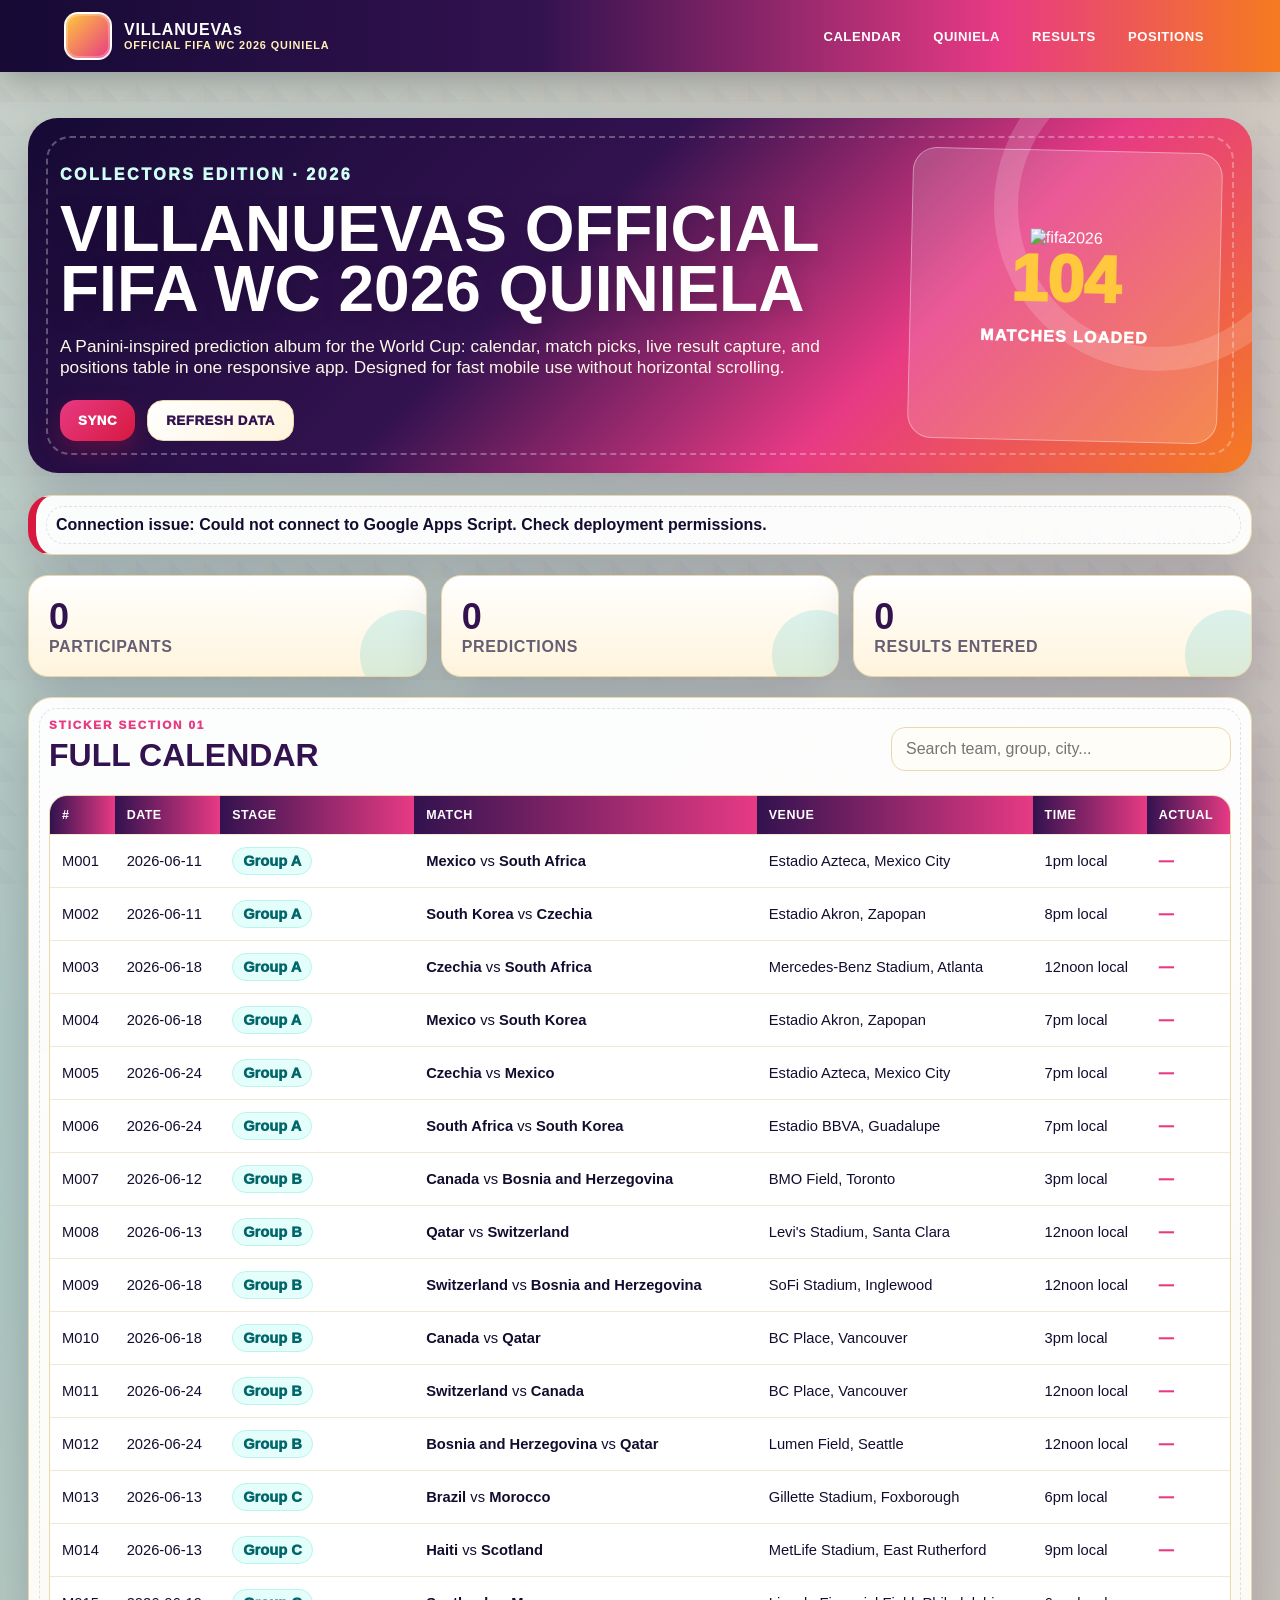
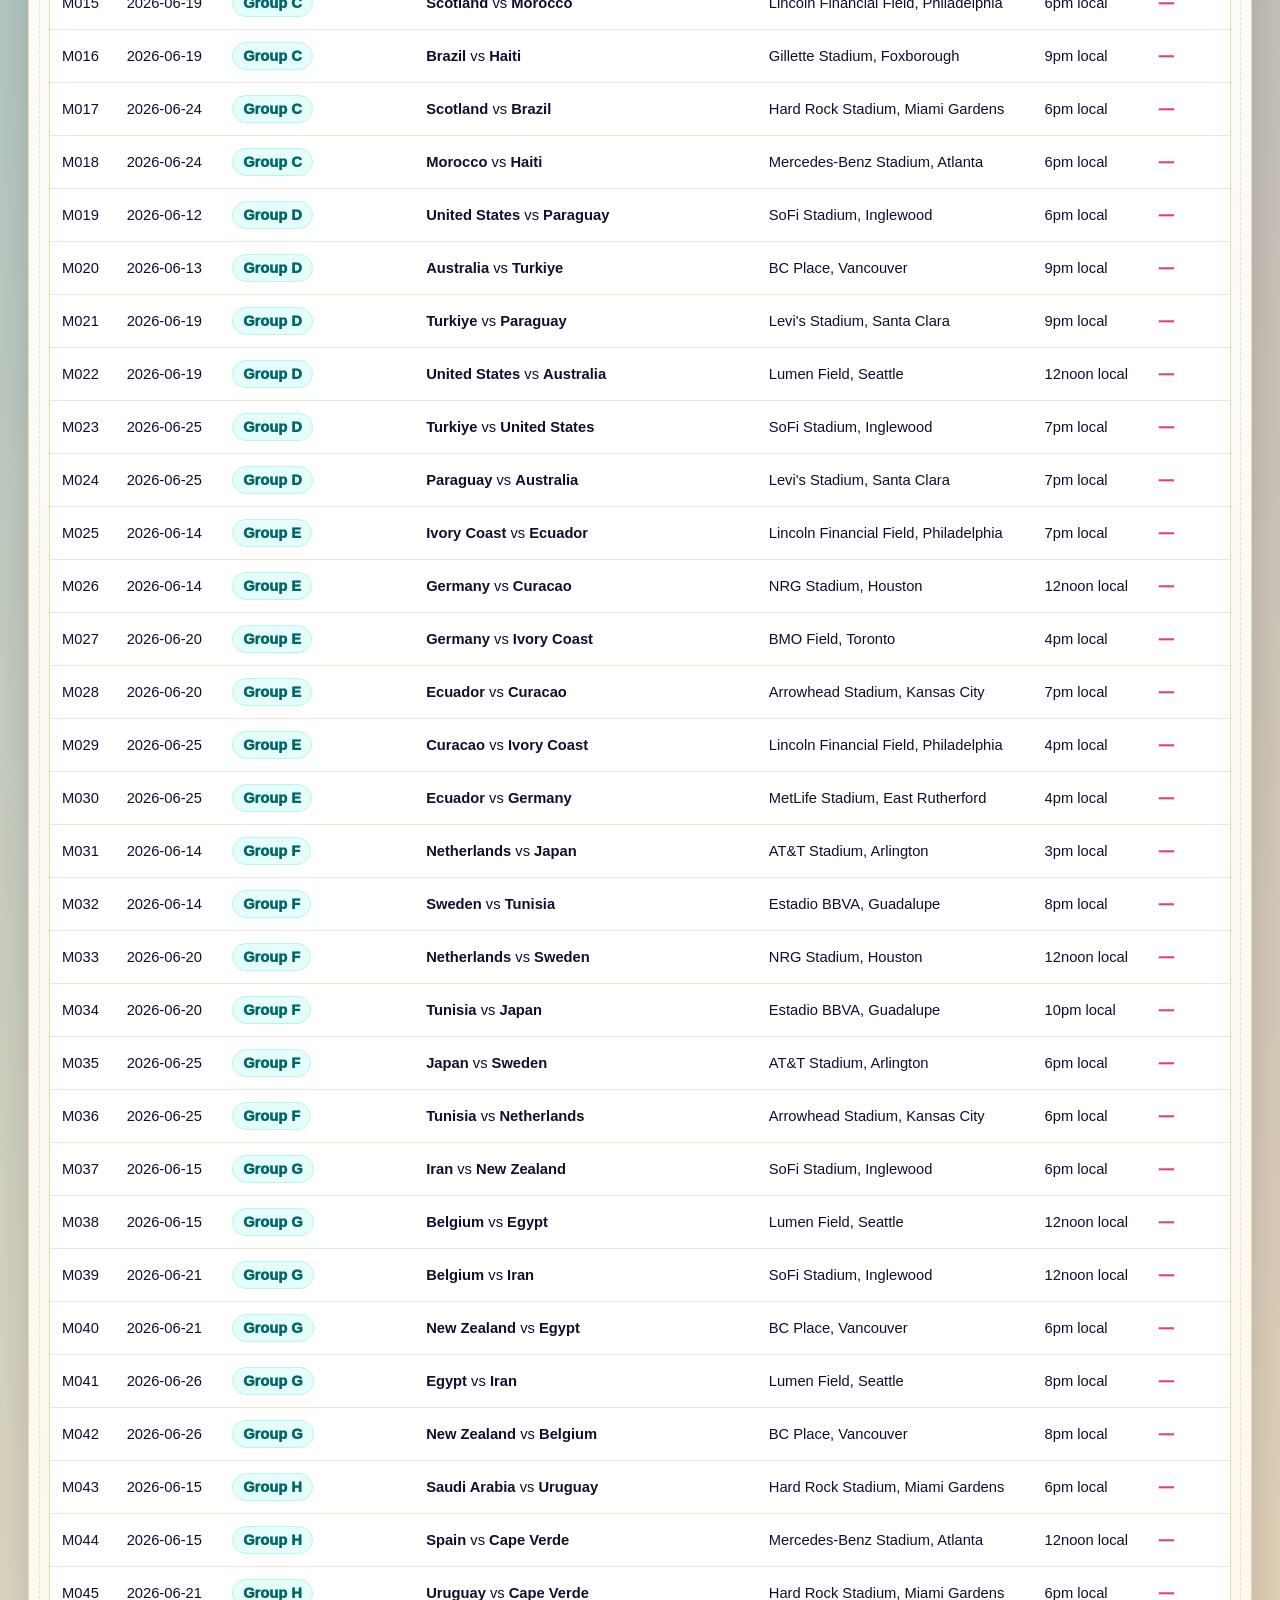
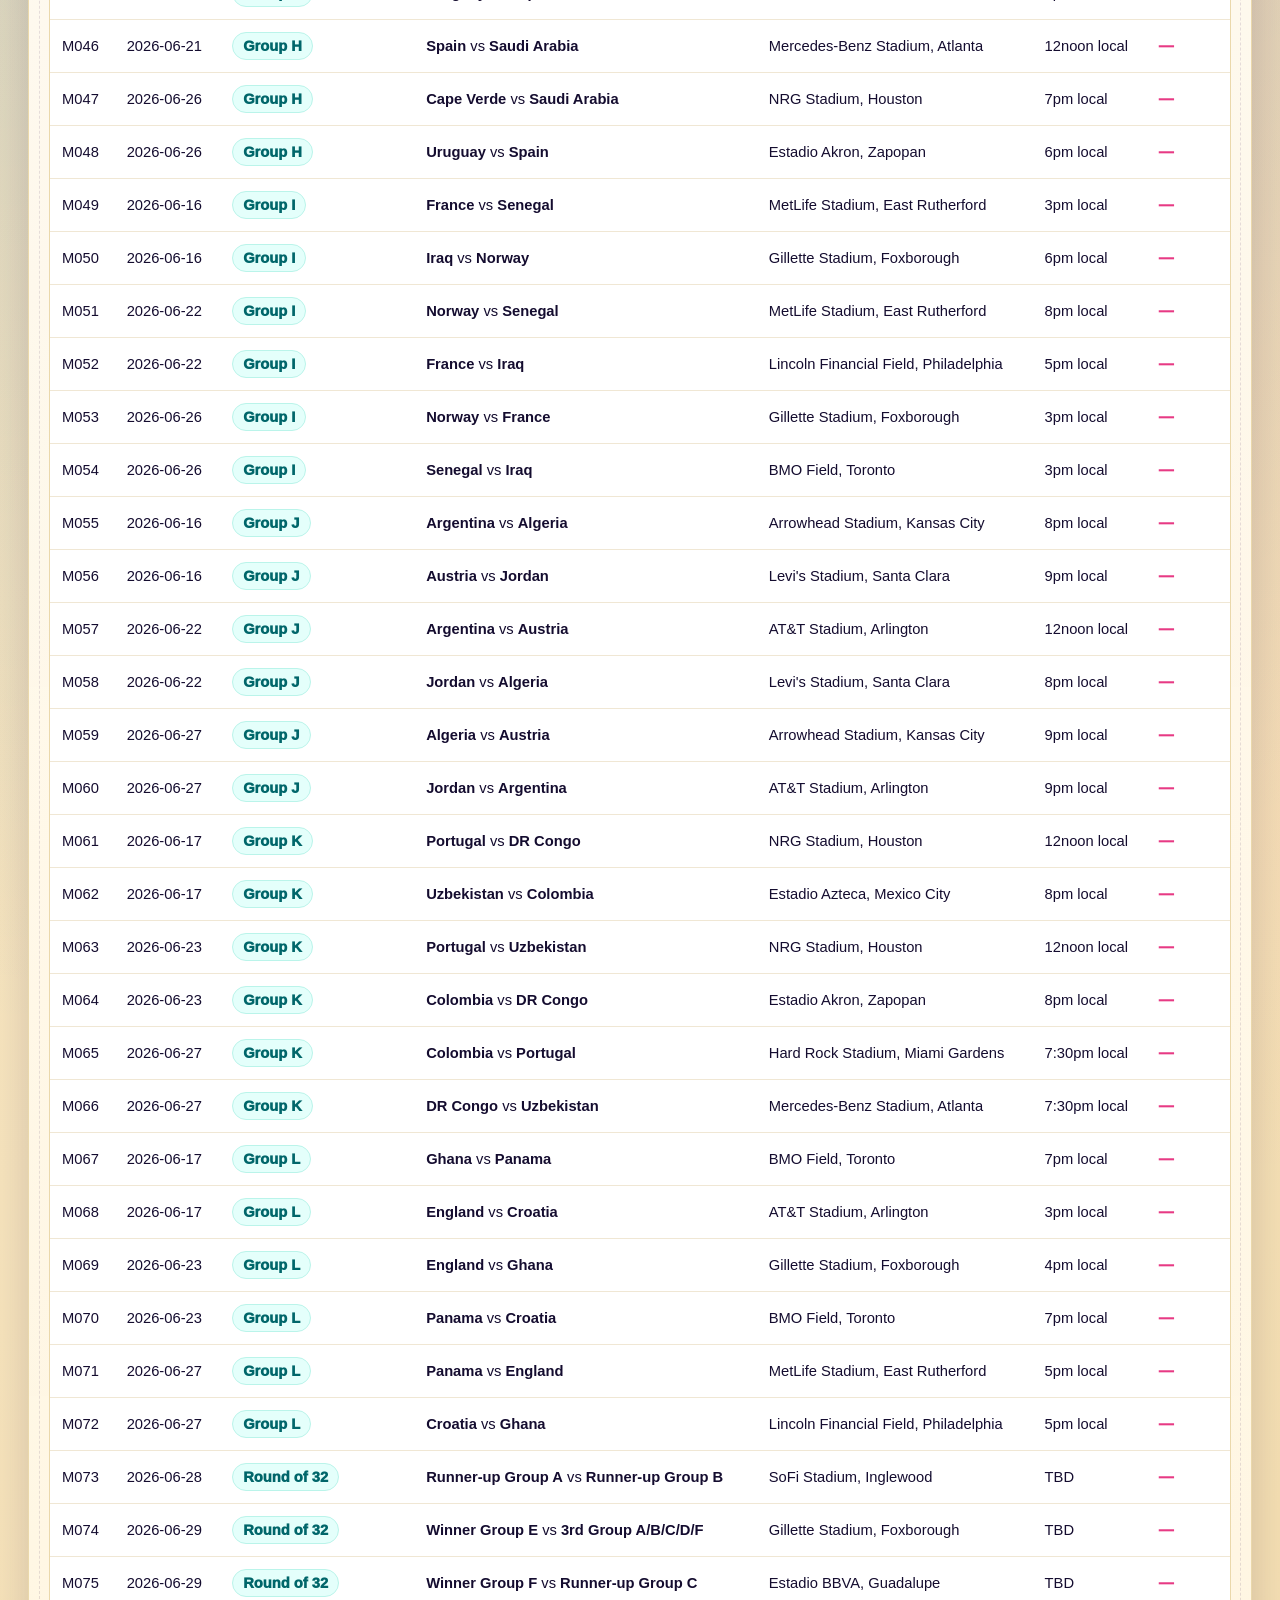
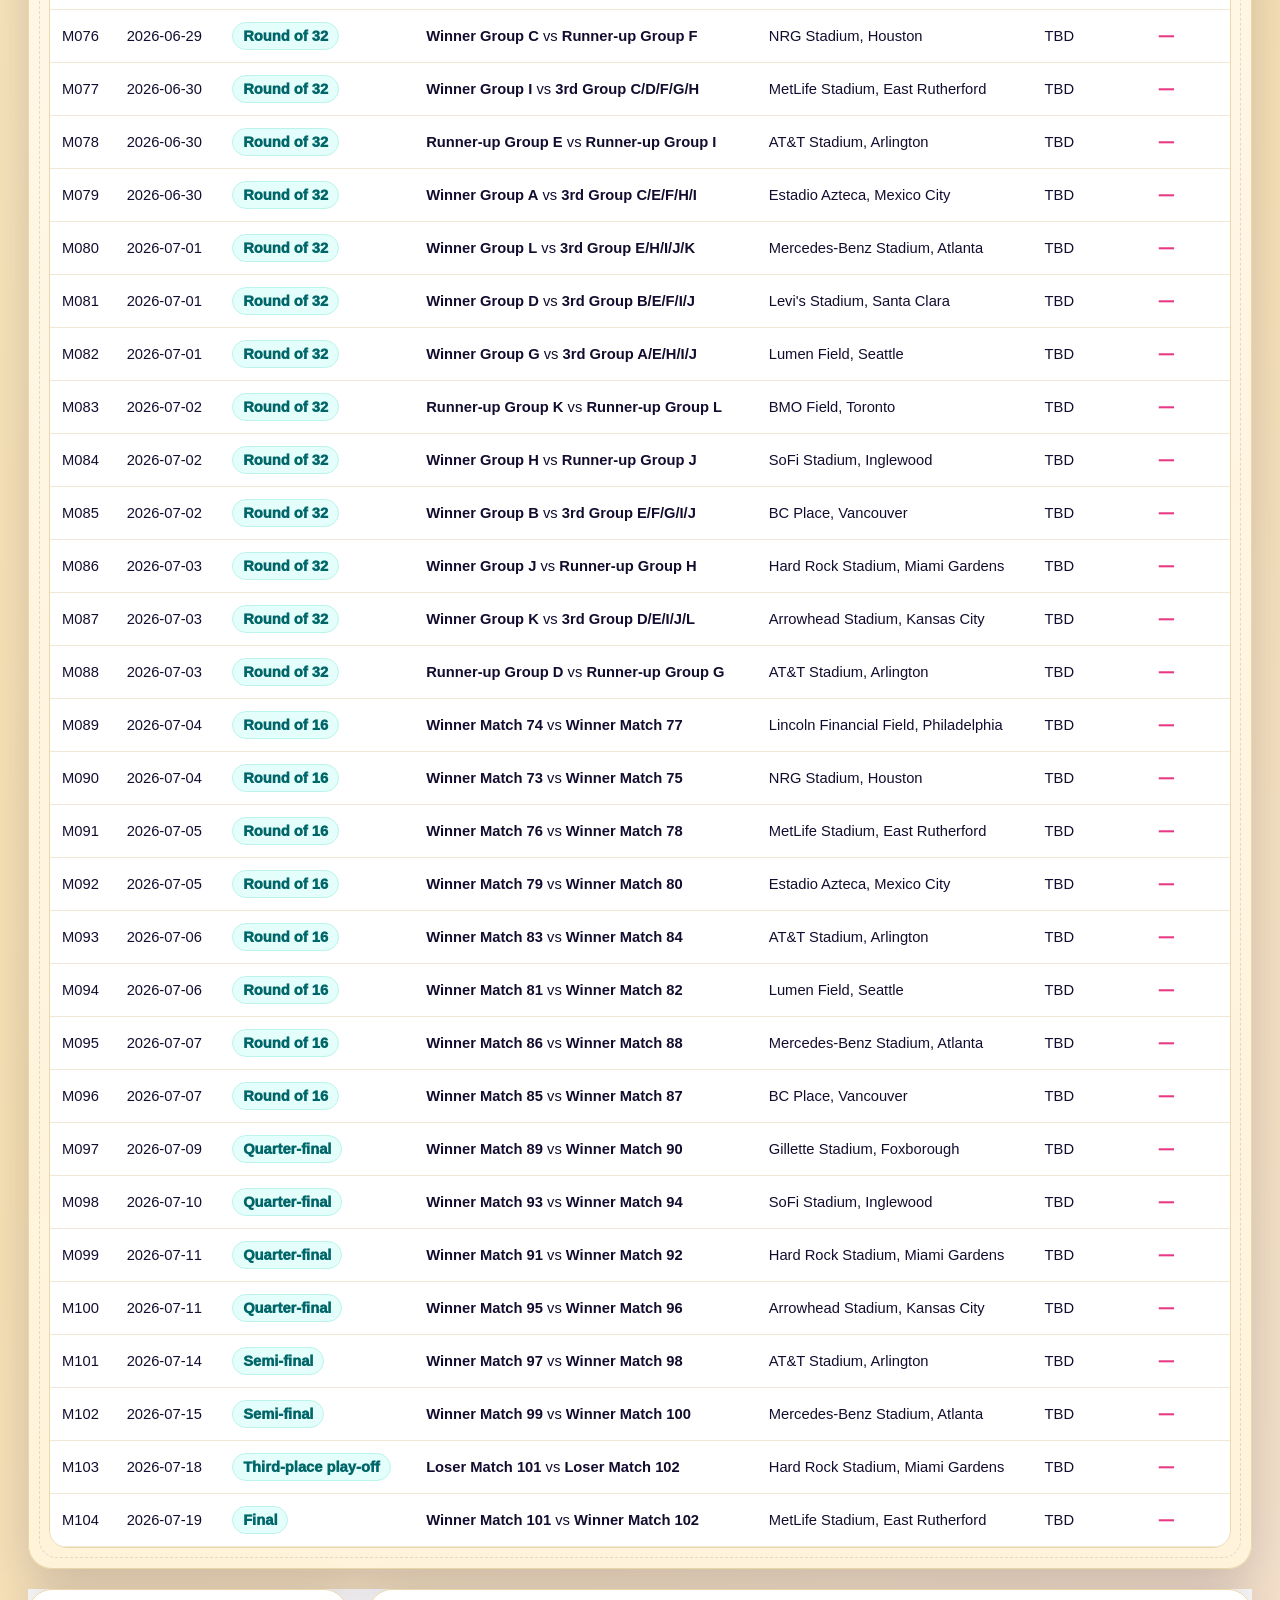
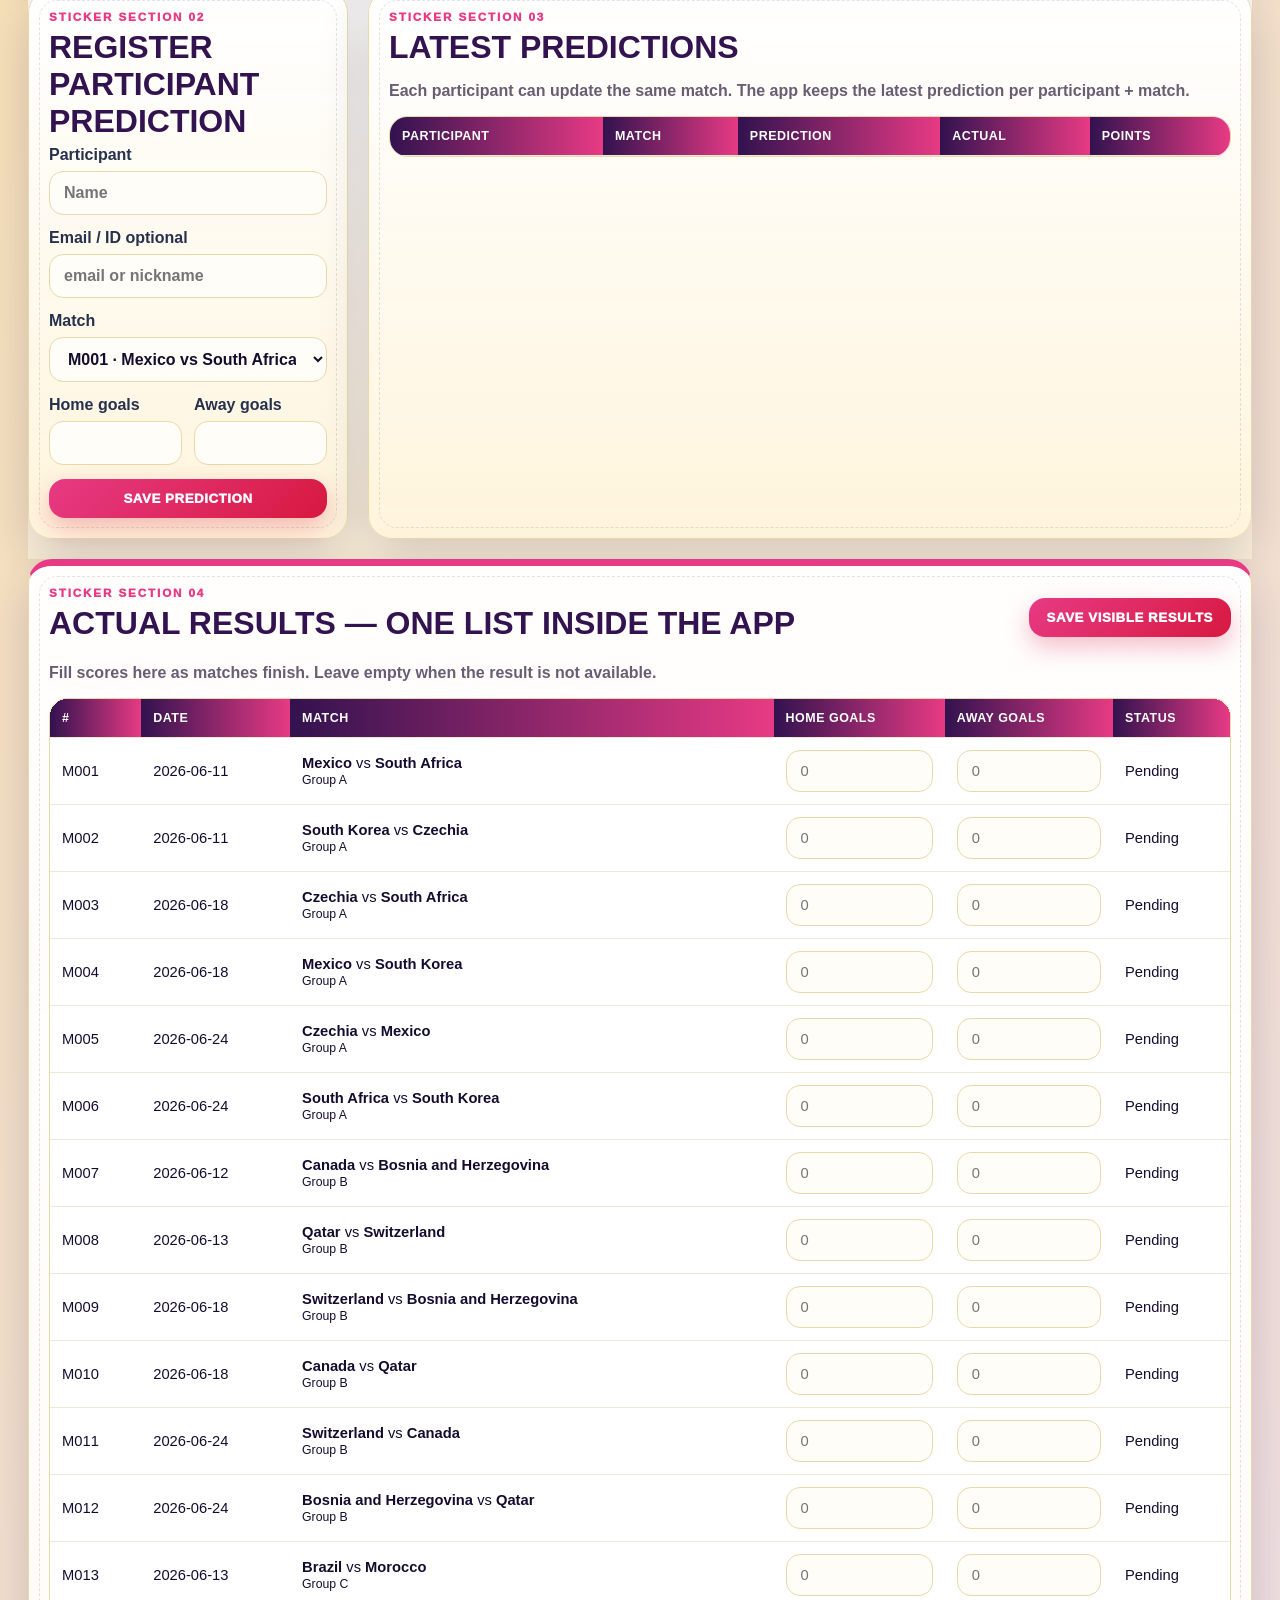
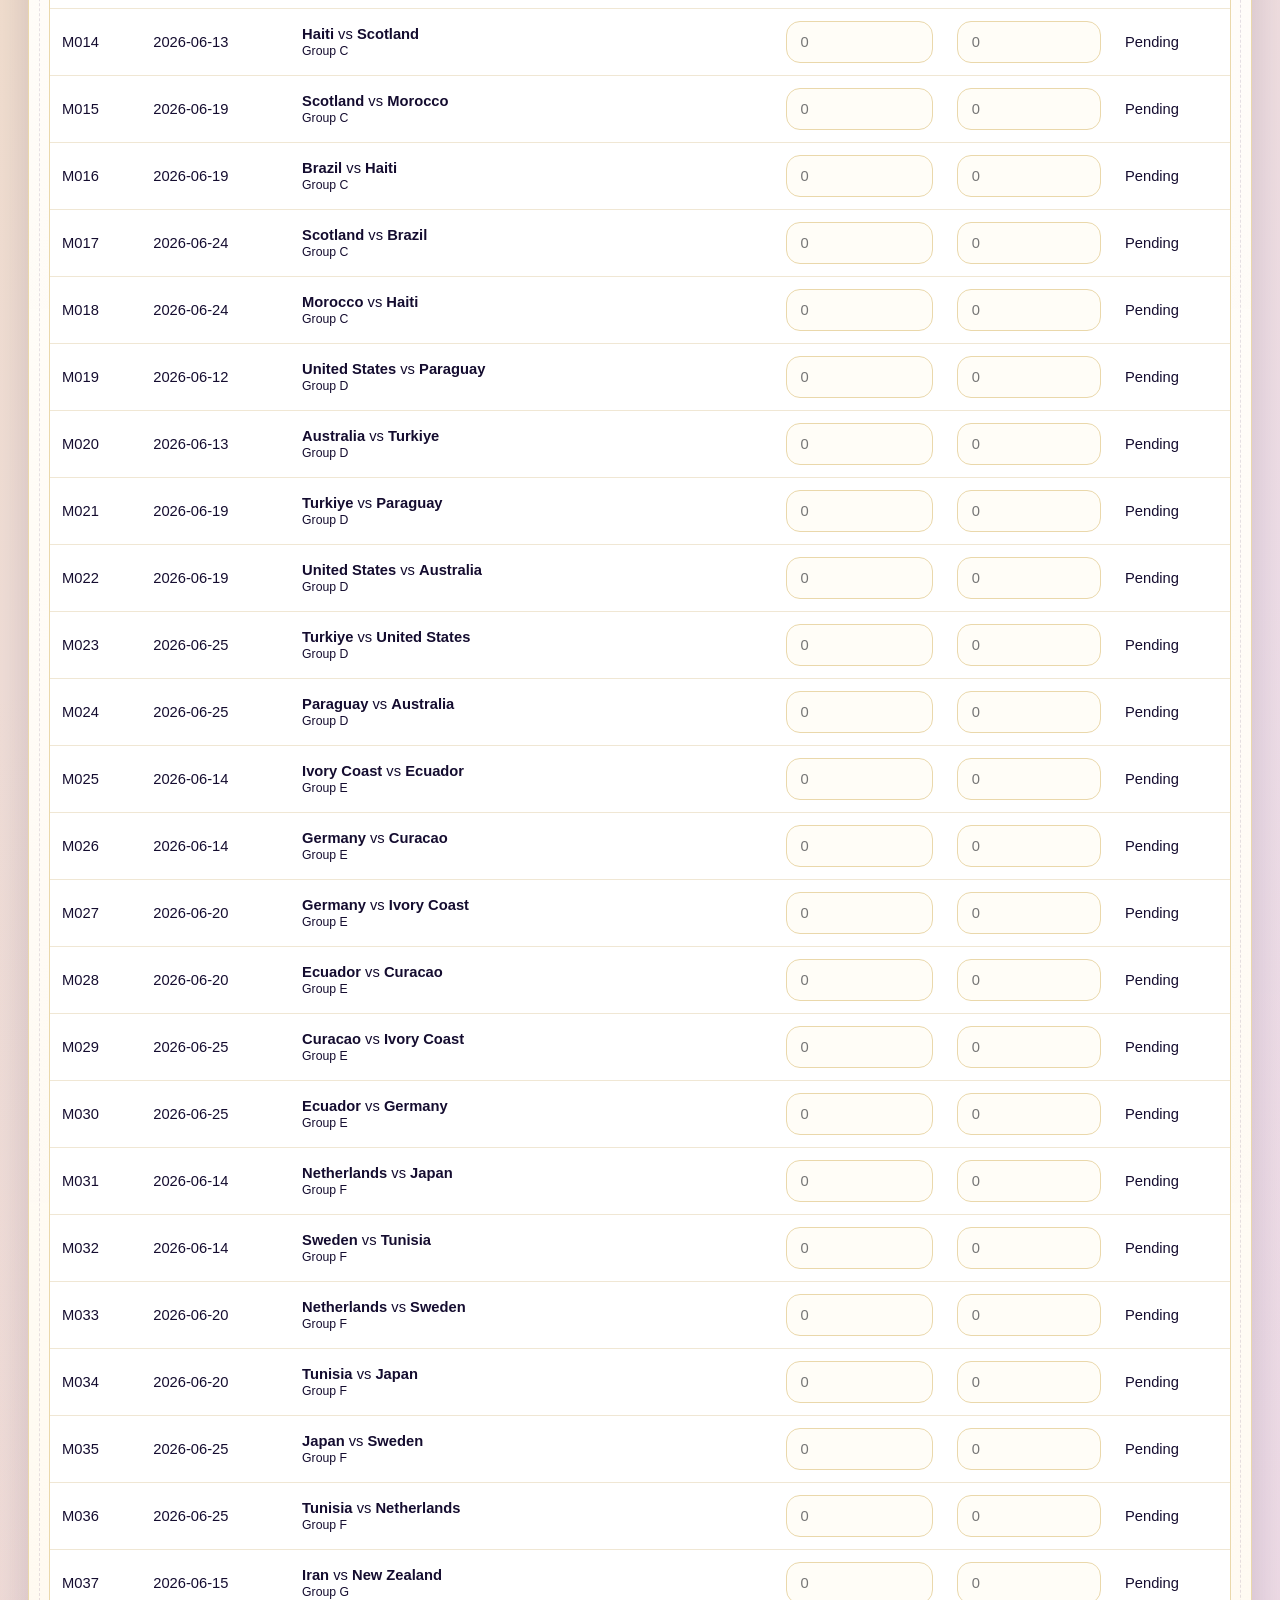
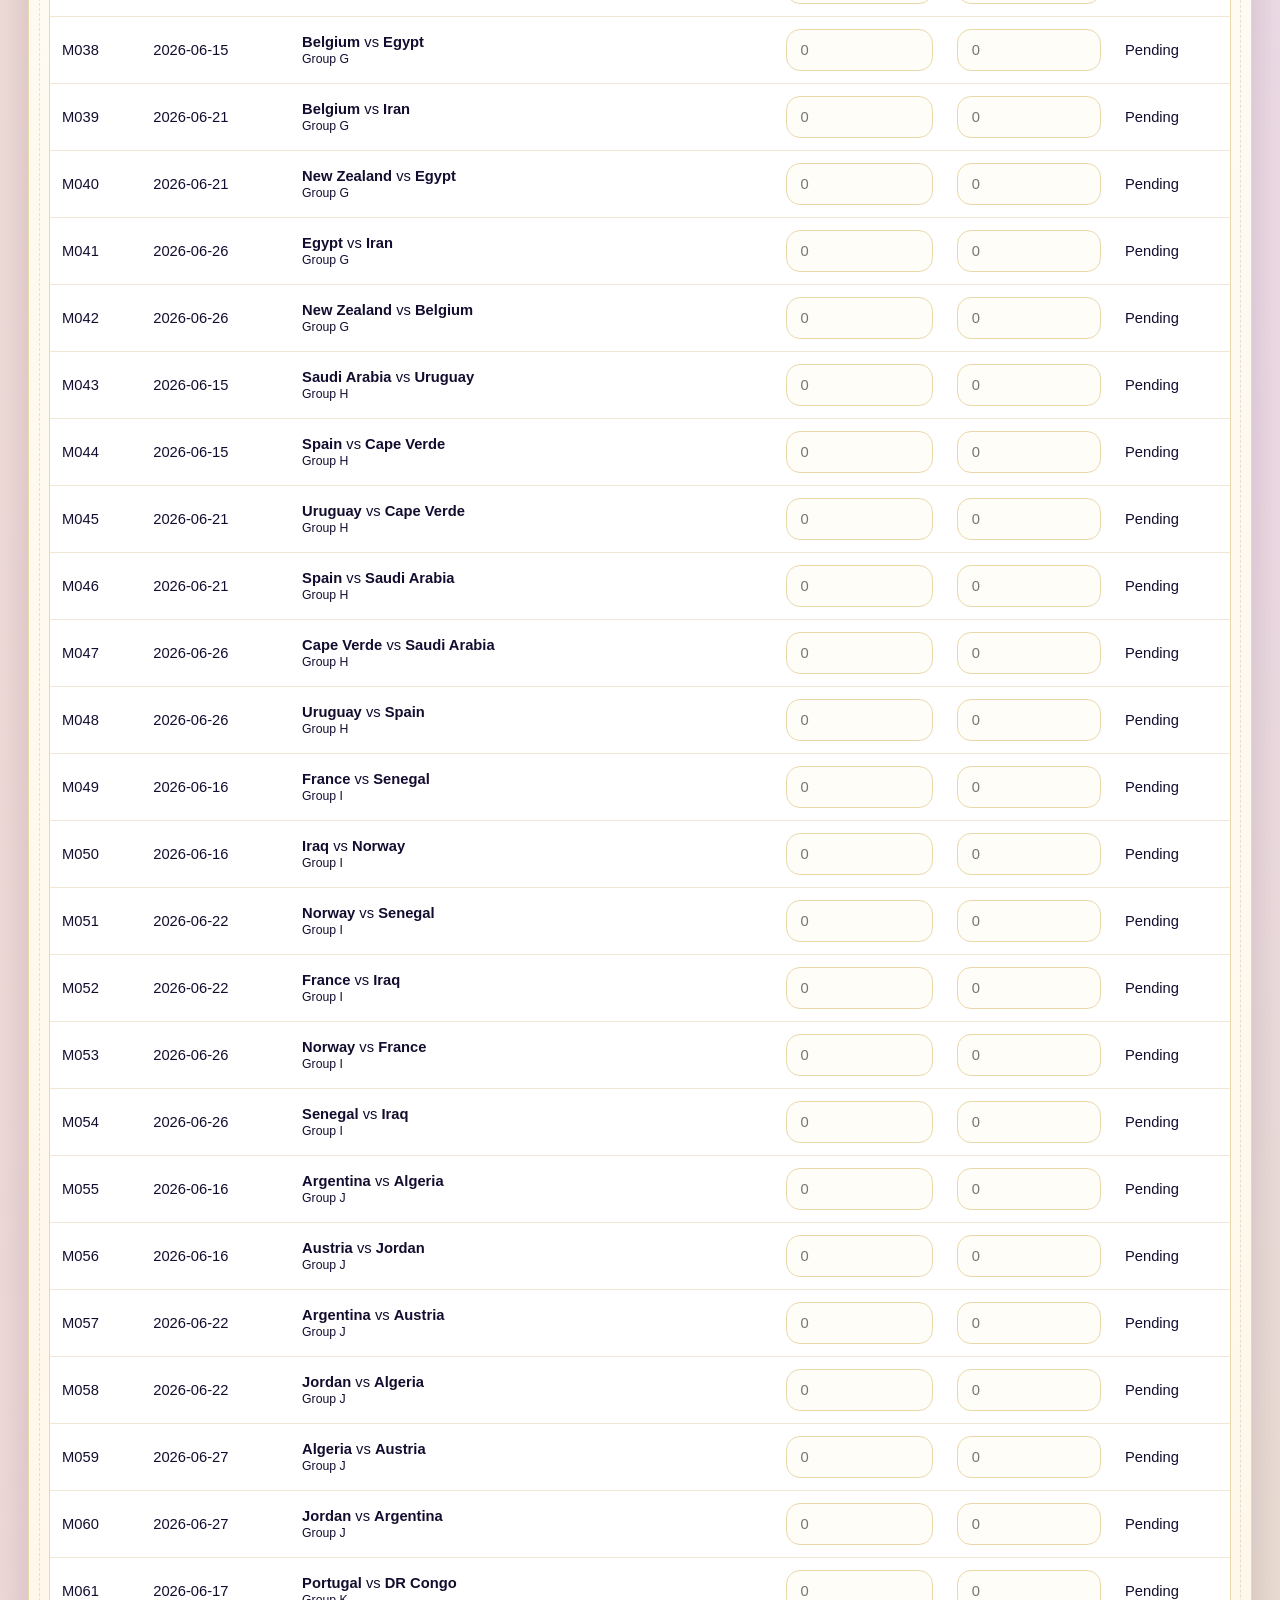
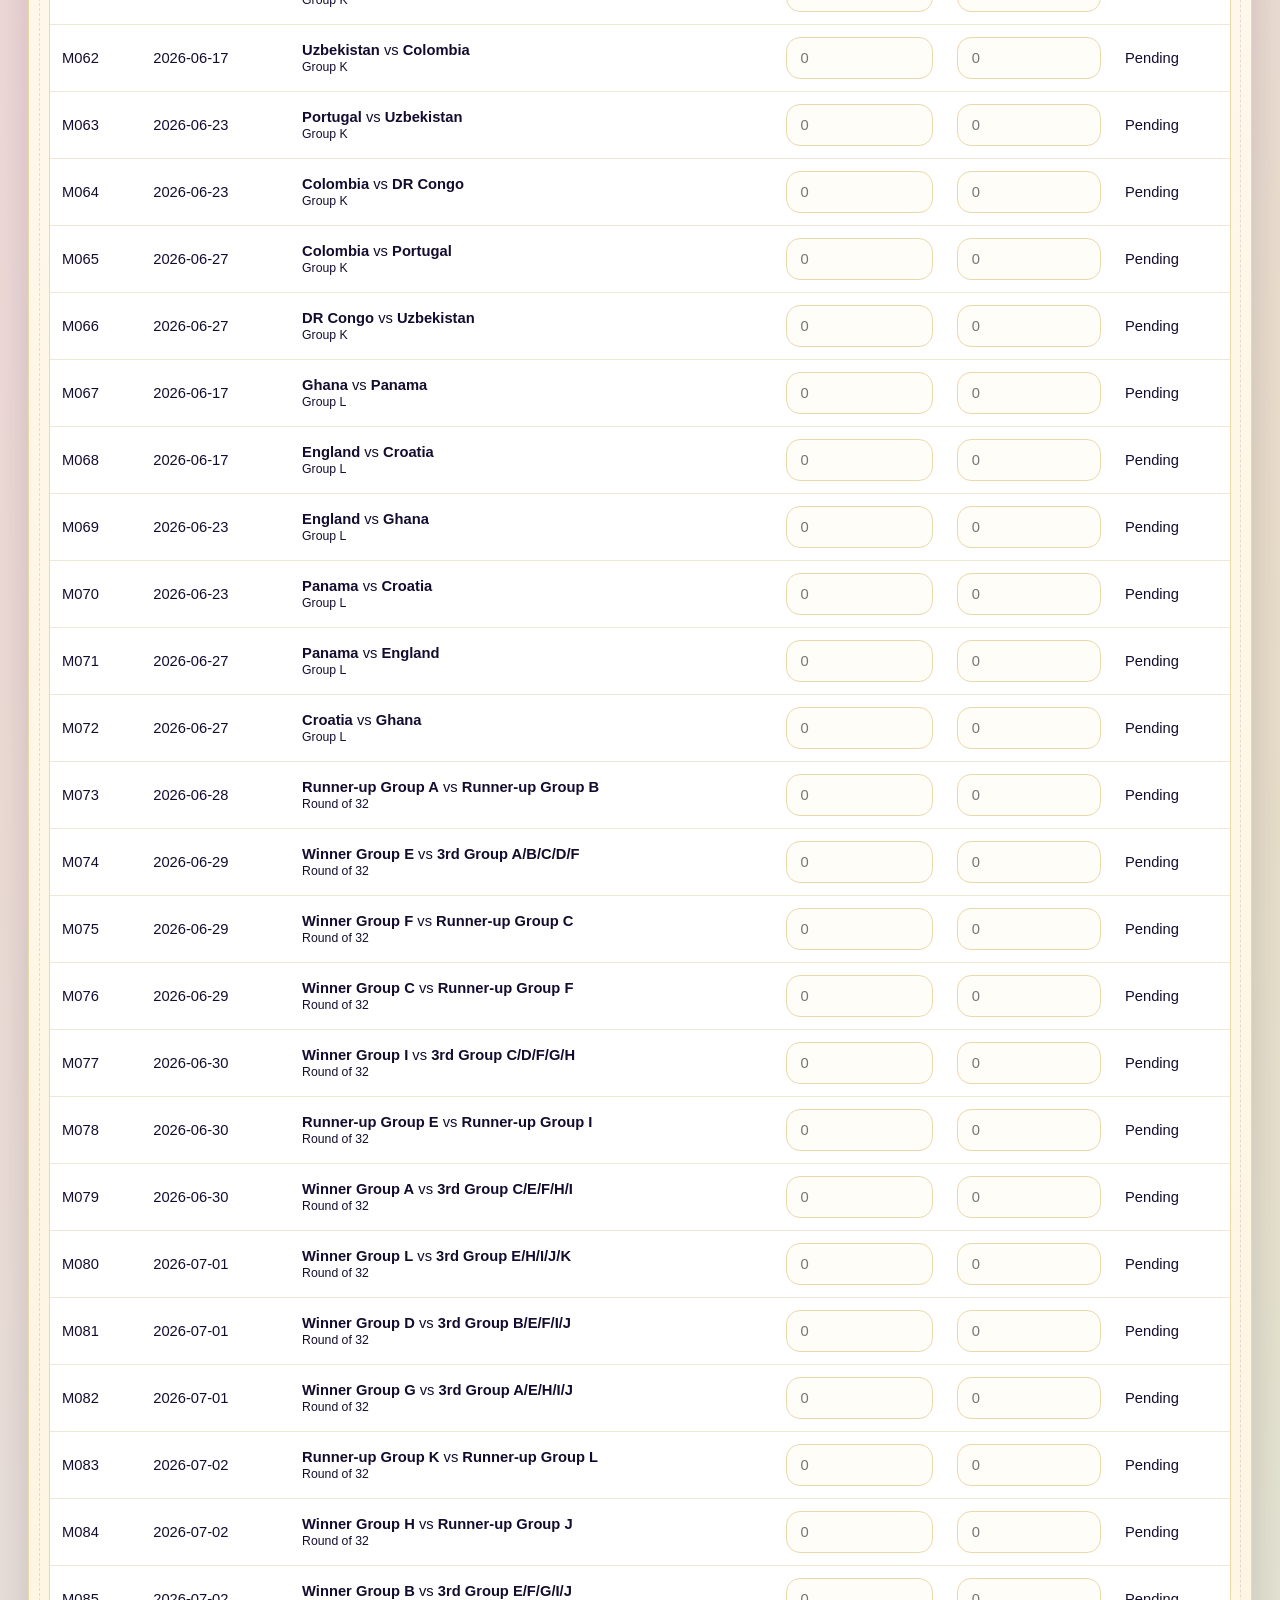
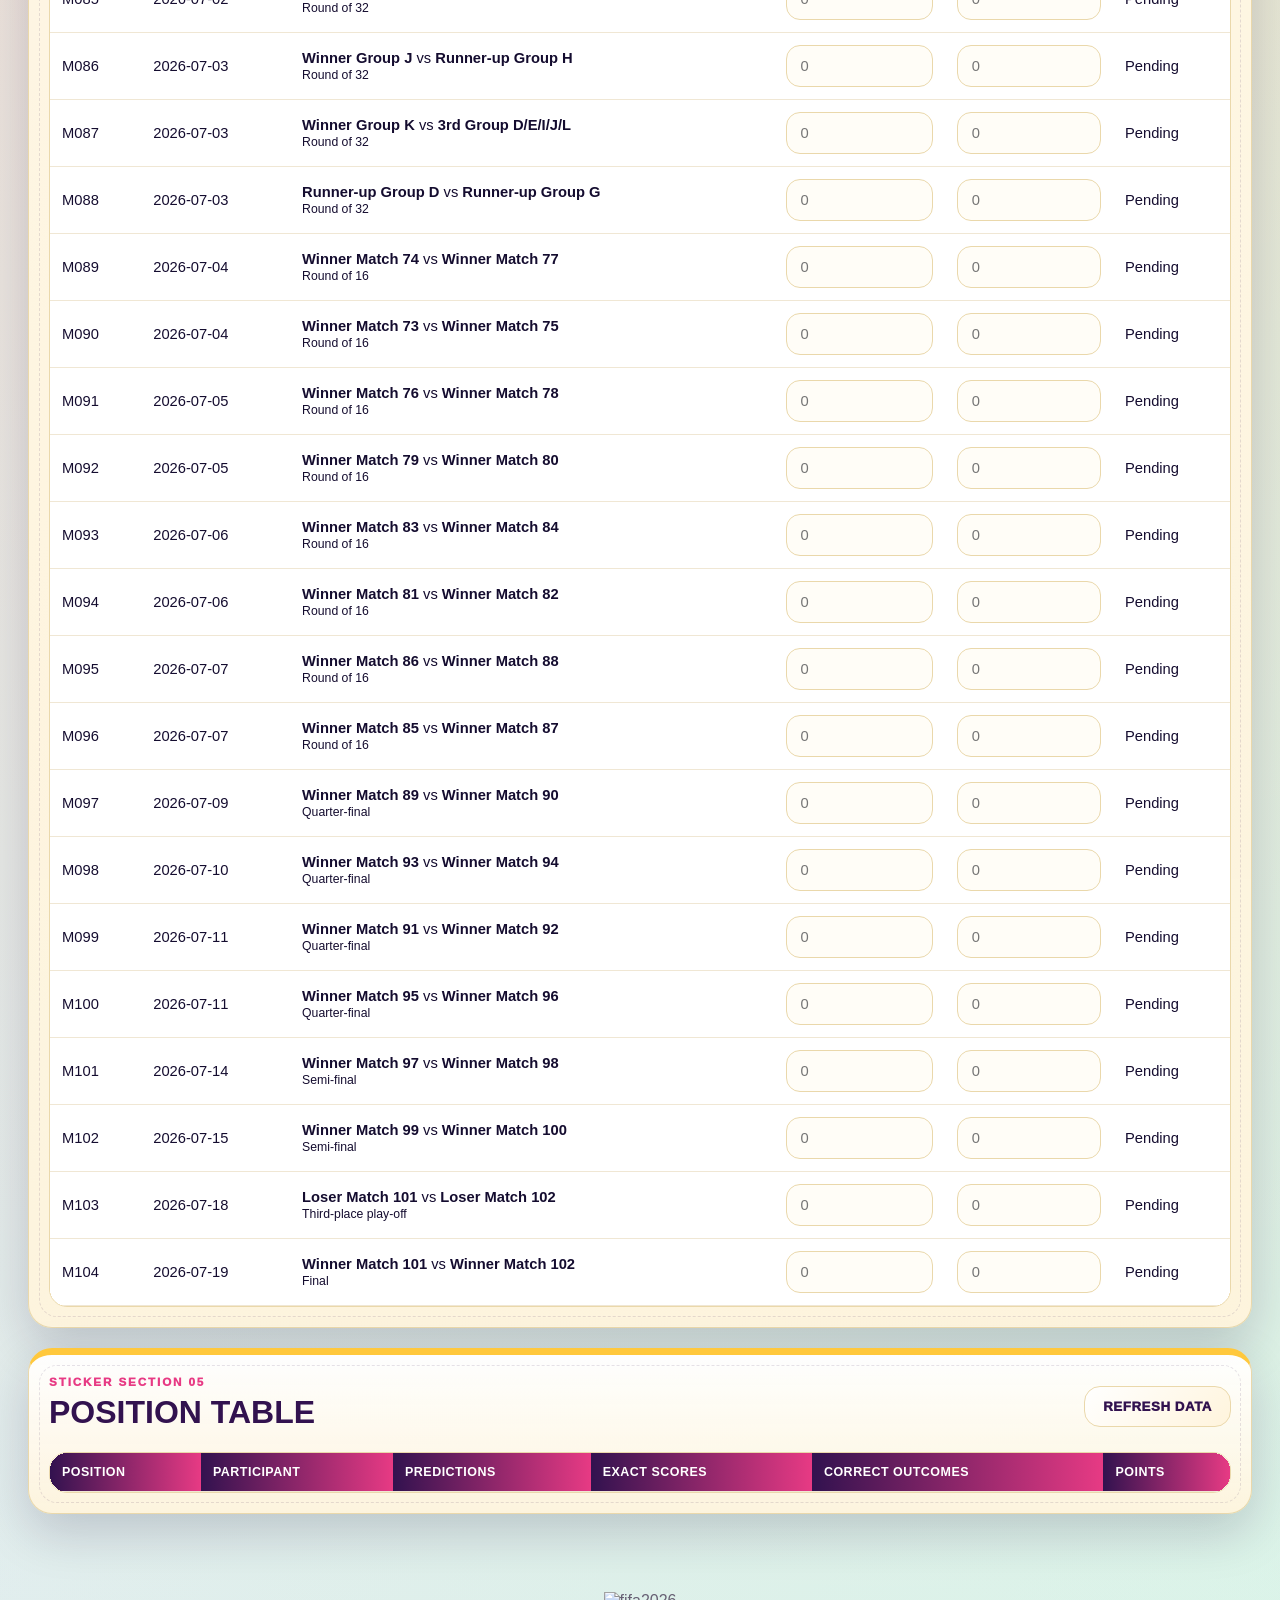
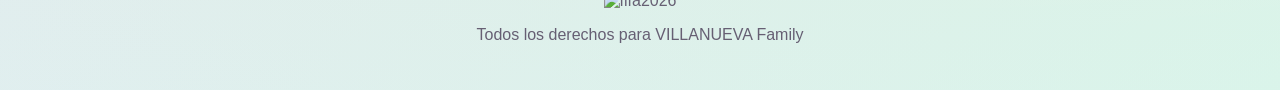
==== index.html @ dacf7bc0 "Update index.html" ====
<!doctype html>
<html lang="en">
<head>
  <meta charset="utf-8" />
  <meta name="viewport" content="width=device-width, initial-scale=1" />
  <title>VILLANUEVAs official FIFA WC 2026 QUINIELA</title>
  <link rel="stylesheet" href="styles.css" />
</head>
<body>
  <header class="topbar">
    <a class="brand" href="#home" aria-label="Home">
      <span class="logo-slot" style="--logo-url:url('https://upload.wikimedia.org/wikipedia/en/1/17/2026_FIFA_World_Cup_emblem.svg')" aria-hidden="true"></span>
      <div>
        <strong>VILLANUEVAs</strong>
        <small>official FIFA WC 2026 QUINIELA</small>
      </div>
    </a>
    <button class="burger" id="burger" aria-label="Open navigation" aria-expanded="false"><span></span><span></span><span></span></button>
    <nav id="nav" aria-label="Main navigation">
      <a href="#calendar">Calendar</a>
      <a href="#quiniela">Quiniela</a>
      <a href="#results">Results</a>
      <a href="#leaderboard">Positions</a>
    </nav>
  </header>

  <main id="home">
    <section class="hero sticker-panel">
      <div class="hero-copy">
        <p class="eyebrow">Collectors edition · 2026</p>
        <h1>VILLANUEVAs official FIFA WC 2026 QUINIELA</h1>
        <p class="hero-text">A Panini-inspired prediction album for the World Cup: calendar, match picks, live result capture, and positions table in one responsive app. Designed for fast mobile use without horizontal scrolling.</p>
        <div class="hero-actions">
          <button id="syncBtn">SYNC</button>
          <button id="refreshHeroBtn" class="secondary">REFRESH DATA</button>
        </div>
      </div>
      <aside class="hero-card album-card">
<div class="image-container">
    <img src="https://upload.wikimedia.org/wikipedia/en/1/17/2026_FIFA_World_Cup_emblem.svg" alt="fifa2026">
</div>        <span>104</span>
        <p>matches loaded</p>
      </aside>
    </section>

    <section class="panel status" id="connectionStatus">Ready to sync.</section>

    <section class="stats album-strip">
      <article class="stat-sticker"><b id="statParticipants">0</b><span>Participants</span></article>
      <article class="stat-sticker"><b id="statPredictions">0</b><span>Predictions</span></article>
      <article class="stat-sticker"><b id="statResults">0</b><span>Results entered</span></article>
    </section>

    <section id="calendar" class="panel album-section">
      <div class="section-head">
        <div><p class="kicker">Sticker section 01</p><h2>Full Calendar</h2></div>
        <input id="search" placeholder="Search team, group, city..." />
      </div>
      <div class="table-wrap match-table-wrap"><table id="scheduleTable"></table></div>
    </section>

    <section id="quiniela" class="grid-two album-section">
      <div class="panel sticker-card">
        <p class="kicker">Sticker section 02</p>
        <h2>Register participant prediction</h2>
        <form id="predictionForm" class="form">
          <label>Participant<input id="participant" required placeholder="Name" /></label>
          <label>Email / ID optional<input id="participantId" placeholder="email or nickname" /></label>
          <label>Match<select id="matchSelect"></select></label>
          <div class="score">
            <label>Home goals<input id="predHome" type="number" min="0" max="20" required /></label>
            <label>Away goals<input id="predAway" type="number" min="0" max="20" required /></label>
          </div>
          <button>Save prediction</button>
        </form>
      </div>
      <div class="panel sticker-card">
        <p class="kicker">Sticker section 03</p>
        <h2>Latest predictions</h2>
        <p class="muted">Each participant can update the same match. The app keeps the latest prediction per participant + match.</p>
        <div class="table-wrap compact"><table id="predictionsTable"></table></div>
      </div>
    </section>

    <section id="results" class="panel album-section results-album">
      <div class="section-head">
        <div><p class="kicker">Sticker section 04</p><h2>Actual results — one list inside the app</h2></div>
        <button id="saveAllResultsBtn">Save visible results</button>
      </div>
      <p class="muted">Fill scores here as matches finish. Leave empty when the result is not available.</p>
      <div class="table-wrap match-table-wrap"><table id="resultsTable"></table></div>
    </section>

    <section id="leaderboard" class="panel album-section podium-section">
      <div class="section-head">
        <div><p class="kicker">Sticker section 05</p><h2>Position Table</h2></div>
        <button id="refreshBtn" class="secondary">REFRESH DATA</button>
      </div>
      <div class="table-wrap"><table id="leaderboardTable"></table></div>
    </section>
  </main>

  <footer>
<div class="image-container">
    <img src="https://images.mlssoccer.com/image/private/t_editorial_landscape_12_desktop_2x/f_auto/mls-skc-prd/jqslzfkzp0jjtvbfx3uw.jpg" alt="fifa2026">
</div>     <p>Todos los derechos para VILLANUEVA Family</p>
  </footer>
  <script src="app.js"></script>
</body>
</html>
---- styles.css ----
:root{
  --wc-purple:#32124f;
  --wc-deep:#160a35;
  --wc-blue:#102a7a;
  --wc-pink:#e73a84;
  --wc-red:#d7193f;
  --wc-orange:#f57b20;
  --wc-yellow:#ffc83d;
  --wc-teal:#00b3b8;
  --wc-mint:#72d6b5;
  --paper:#fff4dc;
  --sticker:#ffffff;
  --ink:#140c2f;
  --muted:#665f73;
  --line:#ead8ab;
  --shadow:0 18px 50px rgba(22,10,53,.18);
}
*{box-sizing:border-box}
html{scroll-behavior:smooth}
body{margin:0;font-family:Inter,Arial,sans-serif;background:
  radial-gradient(circle at 12% 8%,rgba(0,179,184,.32),transparent 23%),
  radial-gradient(circle at 88% 7%,rgba(231,58,132,.26),transparent 25%),
  radial-gradient(circle at 72% 82%,rgba(255,200,61,.28),transparent 28%),
  linear-gradient(135deg,#fff4dc 0%,#f7e1b3 38%,#efe0ff 72%,#d8f7f5 100%);color:var(--ink)}
body:before{content:"";position:fixed;inset:0;pointer-events:none;opacity:.22;background-image:linear-gradient(45deg,rgba(50,18,79,.10) 25%,transparent 25%),linear-gradient(-45deg,rgba(245,123,32,.10) 25%,transparent 25%);background-size:34px 34px;z-index:-1}
.topbar{position:sticky;top:0;z-index:50;display:flex;align-items:center;justify-content:space-between;padding:12px 5vw;background:linear-gradient(90deg,var(--wc-deep),var(--wc-purple) 42%,var(--wc-pink) 78%,var(--wc-orange));color:white;box-shadow:0 10px 35px rgba(0,0,0,.25)}
.brand{display:flex;gap:12px;align-items:center;color:white;text-decoration:none}.brand strong{display:block;letter-spacing:.05em}.brand small{display:block;color:#fff0ba;font-weight:900;text-transform:uppercase;font-size:.68rem;letter-spacing:.08em}.logo-slot{width:48px;height:48px;border-radius:14px;background:var(--logo-url),linear-gradient(135deg,var(--wc-yellow),var(--wc-pink));background-size:contain;background-repeat:no-repeat;background-position:center;display:grid;place-items:center;color:white;font-weight:1000;border:2px solid rgba(255,255,255,.82);box-shadow:inset 0 0 0 2px rgba(255,255,255,.25);background-color:white}
nav{display:flex;gap:8px}nav a{color:white;text-decoration:none;font-weight:900;text-transform:uppercase;letter-spacing:.04em;font-size:.82rem;padding:10px 12px;border-radius:999px}nav a:hover{background:rgba(255,255,255,.18)}
.burger{display:none;background:rgba(255,255,255,.15);border:1px solid rgba(255,255,255,.30);border-radius:12px;padding:8px;box-shadow:none}.burger span{display:block;width:26px;height:3px;background:white;margin:5px;border-radius:3px;transition:.2s}.burger.open span:nth-child(1){transform:translateY(8px) rotate(45deg)}.burger.open span:nth-child(2){opacity:0}.burger.open span:nth-child(3){transform:translateY(-8px) rotate(-45deg)}
main{max-width:1260px;margin:auto;padding:28px 18px}.hero{display:grid;grid-template-columns:1fr 310px;gap:22px;align-items:stretch;margin:18px 0 22px;padding:32px;border-radius:30px;color:white;overflow:hidden;position:relative;background:linear-gradient(135deg,var(--wc-deep),var(--wc-purple) 42%,var(--wc-pink) 70%,var(--wc-orange));box-shadow:var(--shadow)}
.hero:before{content:"";position:absolute;inset:18px;border:2px dashed rgba(255,255,255,.30);border-radius:24px;pointer-events:none}.hero:after{content:"";position:absolute;right:-70px;top:-75px;width:280px;height:280px;border:24px solid rgba(255,255,255,.16);border-radius:50%}.hero-copy{position:relative;z-index:1}.eyebrow,.kicker{text-transform:uppercase;letter-spacing:.16em;font-weight:1000}.eyebrow{color:#cffff5}.kicker{margin:0 0 6px;color:var(--wc-pink);font-size:.73rem}.hero h1{font-size:clamp(2rem,5vw,4.6rem);line-height:.93;margin:.18em 0;text-transform:uppercase;max-width:860px;text-shadow:0 6px 20px rgba(0,0,0,.18)}.hero-text{font-size:1.08rem;max-width:760px;color:#fff9e9}.hero-actions{display:flex;gap:12px;flex-wrap:wrap;margin-top:22px}.hero-card{position:relative;z-index:1;background:rgba(255,255,255,.16);border:1px solid rgba(255,255,255,.38);border-radius:24px;padding:20px;display:flex;flex-direction:column;justify-content:center;align-items:center;text-align:center;transform:rotate(1.3deg)}.hero-card span{font-size:4.1rem;font-weight:1000;color:var(--wc-yellow);line-height:1}.hero-card p{font-weight:1000;text-transform:uppercase;letter-spacing:.08em}.image-placeholder{width:100%;min-height:150px;border:2px dashed rgba(255,255,255,.72);border-radius:18px;display:grid;place-items:center;text-align:center;padding:14px;color:white;font-weight:1000;background:rgba(255,255,255,.11)}.logo-placeholder{background-image:var(--hero-logo);background-color:white;background-size:contain;background-repeat:no-repeat;background-position:center}.logo-placeholder span{font-size:.72rem;color:var(--wc-purple);align-self:end;background:rgba(255,255,255,.82);padding:6px 8px;border-radius:999px}
button{border:0;border-radius:16px;padding:12px 18px;background:linear-gradient(135deg,var(--wc-pink),var(--wc-red));color:white;font-weight:1000;cursor:pointer;box-shadow:0 10px 24px rgba(215,25,63,.28);text-transform:uppercase;letter-spacing:.04em}button.secondary{background:linear-gradient(135deg,#fff,var(--paper));color:var(--wc-purple);box-shadow:none;border:1px solid var(--line)}button:hover{filter:brightness(1.05);transform:translateY(-1px)}
.panel{background:rgba(255,255,255,.94);border:1px solid var(--line);border-radius:24px;padding:20px;margin-bottom:20px;box-shadow:var(--shadow);position:relative}.panel:before{content:"";position:absolute;inset:10px;border:1px dashed rgba(50,18,79,.12);border-radius:18px;pointer-events:none}.status{font-weight:900}.status.ok{border-left:8px solid var(--wc-mint)}.status.warn{border-left:8px solid var(--wc-yellow)}.status.error{border-left:8px solid var(--wc-red)}.status.info{border-left:8px solid var(--wc-teal)}
.stats{display:grid;grid-template-columns:repeat(3,1fr);gap:14px;margin-bottom:20px}.stat-sticker{background:linear-gradient(180deg,#fff,var(--paper));border:1px solid var(--line);border-radius:20px;padding:20px;box-shadow:var(--shadow);position:relative;overflow:hidden}.stat-sticker:after{content:"";position:absolute;right:-24px;bottom:-24px;width:90px;height:90px;border-radius:50%;background:rgba(0,179,184,.14)}.stat-sticker b{display:block;font-size:2.25rem;color:var(--wc-purple)}.stat-sticker span{color:var(--muted);font-weight:900;text-transform:uppercase;letter-spacing:.04em}.section-head{display:flex;justify-content:space-between;gap:12px;align-items:center;margin-bottom:14px}h2{margin:.1em 0 .2em;font-size:clamp(1.4rem,3vw,2rem);color:var(--wc-purple);text-transform:uppercase}.muted{color:var(--muted);font-weight:650}
input,select{width:100%;padding:12px 14px;border:1px solid var(--line);border-radius:14px;font:inherit;background:#fffdf7;color:var(--ink)}#search{max-width:340px}.grid-two{display:grid;grid-template-columns:1fr 1fr;gap:20px}.form{display:grid;gap:14px}.score{display:grid;grid-template-columns:1fr 1fr;gap:12px}label{font-weight:900;color:#25314d}label input,label select{margin-top:7px}.table-wrap{overflow:auto;border-radius:18px;border:1px solid var(--line);background:white;position:relative}table{width:100%;border-collapse:collapse;background:white;min-width:840px}th,td{padding:12px;border-bottom:1px solid #f0e7d4;text-align:left;font-size:.92rem}th{background:linear-gradient(90deg,var(--wc-purple),var(--wc-pink));color:white;position:sticky;top:0;z-index:2;text-transform:uppercase;font-size:.78rem;letter-spacing:.04em}tr:hover td{background:#fffaf0}.tag{display:inline-block;padding:5px 10px;border-radius:999px;background:#e4fffb;color:#00666a;font-weight:1000;border:1px solid #baf4ea}.pts{font-weight:1000;color:#008f72}.rank{font-weight:1000;color:var(--wc-orange)}.actual-score{font-weight:1000;color:var(--wc-pink)}.album-section,.sticker-card{background:linear-gradient(180deg,rgba(255,255,255,.96),rgba(255,244,220,.93))}.results-album{border-top:7px solid var(--wc-pink)}.podium-section{border-top:7px solid var(--wc-yellow)}
footer{text-align:center;color:var(--muted);padding:30px}.footer-logo-slot{display:inline-grid;place-items:center;min-width:170px;min-height:54px;border:2px dashed var(--line);border-radius:14px;font-weight:1000;color:var(--wc-purple);background:rgba(255,255,255,.6)}
@media(max-width:820px){
  .burger{display:block}nav{display:none;position:absolute;left:12px;right:12px;top:68px;flex-direction:column;background:linear-gradient(180deg,var(--wc-purple),var(--wc-deep));padding:14px;border-radius:20px;border:1px solid rgba(255,255,255,.22);box-shadow:0 20px 45px rgba(0,0,0,.28)}nav.open{display:flex}nav a{padding:15px 16px;border-radius:14px;background:rgba(255,255,255,.08)}
  .hero,.grid-two,.stats{grid-template-columns:1fr}.section-head{align-items:stretch;flex-direction:column}.hero-card{transform:none}.hero-actions{display:grid}.hero:before{inset:10px}.brand small{font-size:.58rem}.brand strong{font-size:.9rem}main{padding:14px 10px}.topbar{padding:10px 12px}.score{grid-template-columns:1fr}.panel{padding:16px;border-radius:20px}.hero{padding:24px 18px}.logo-slot{width:44px;height:44px}
  .table-wrap{overflow:visible;border:0;background:transparent}.table-wrap table{min-width:0;width:100%;border-collapse:separate;border-spacing:0 12px;background:transparent}.table-wrap thead{display:none}.table-wrap tbody,.table-wrap tr,.table-wrap td{display:block;width:100%}.table-wrap tr{background:#fff;border:1px solid var(--line);border-radius:20px;box-shadow:0 10px 26px rgba(22,10,53,.10);padding:12px;margin-bottom:12px;overflow:hidden}.table-wrap td{border:0;padding:8px 10px;display:grid;grid-template-columns:106px 1fr;gap:10px;align-items:start;font-size:.94rem}.table-wrap td:before{content:attr(data-label);font-weight:1000;text-transform:uppercase;letter-spacing:.04em;color:var(--wc-purple);font-size:.72rem}.table-wrap .teams{display:block;padding:12px;background:linear-gradient(135deg,#fff7e5,#f3fffd);border-radius:14px;margin:4px 0 8px}.table-wrap .teams:before{display:block;margin-bottom:6px}.table-wrap .teams b{display:block;font-size:1rem;color:var(--wc-deep)}.table-wrap .teams span{display:inline-block;margin:5px 0;padding:3px 8px;border-radius:999px;background:var(--wc-yellow);font-size:.72rem;font-weight:1000;color:var(--wc-deep)}.match-id{font-weight:1000;color:var(--wc-pink)}.result-row td[data-label="Home goals"],.result-row td[data-label="Away goals"]{grid-template-columns:1fr}.result-row td[data-label="Home goals"]:before,.result-row td[data-label="Away goals"]:before{margin-bottom:6px}.resultInput{font-size:1.05rem;text-align:center;font-weight:900}.compact table{border-spacing:0 10px}#search{max-width:none}.tag{width:max-content}.status-cell{font-weight:1000;color:var(--wc-purple)}
}
@media(max-width:420px){.brand div{max-width:230px}.hero h1{font-size:2rem}.table-wrap td{grid-template-columns:92px 1fr}.panel:before{display:none}}
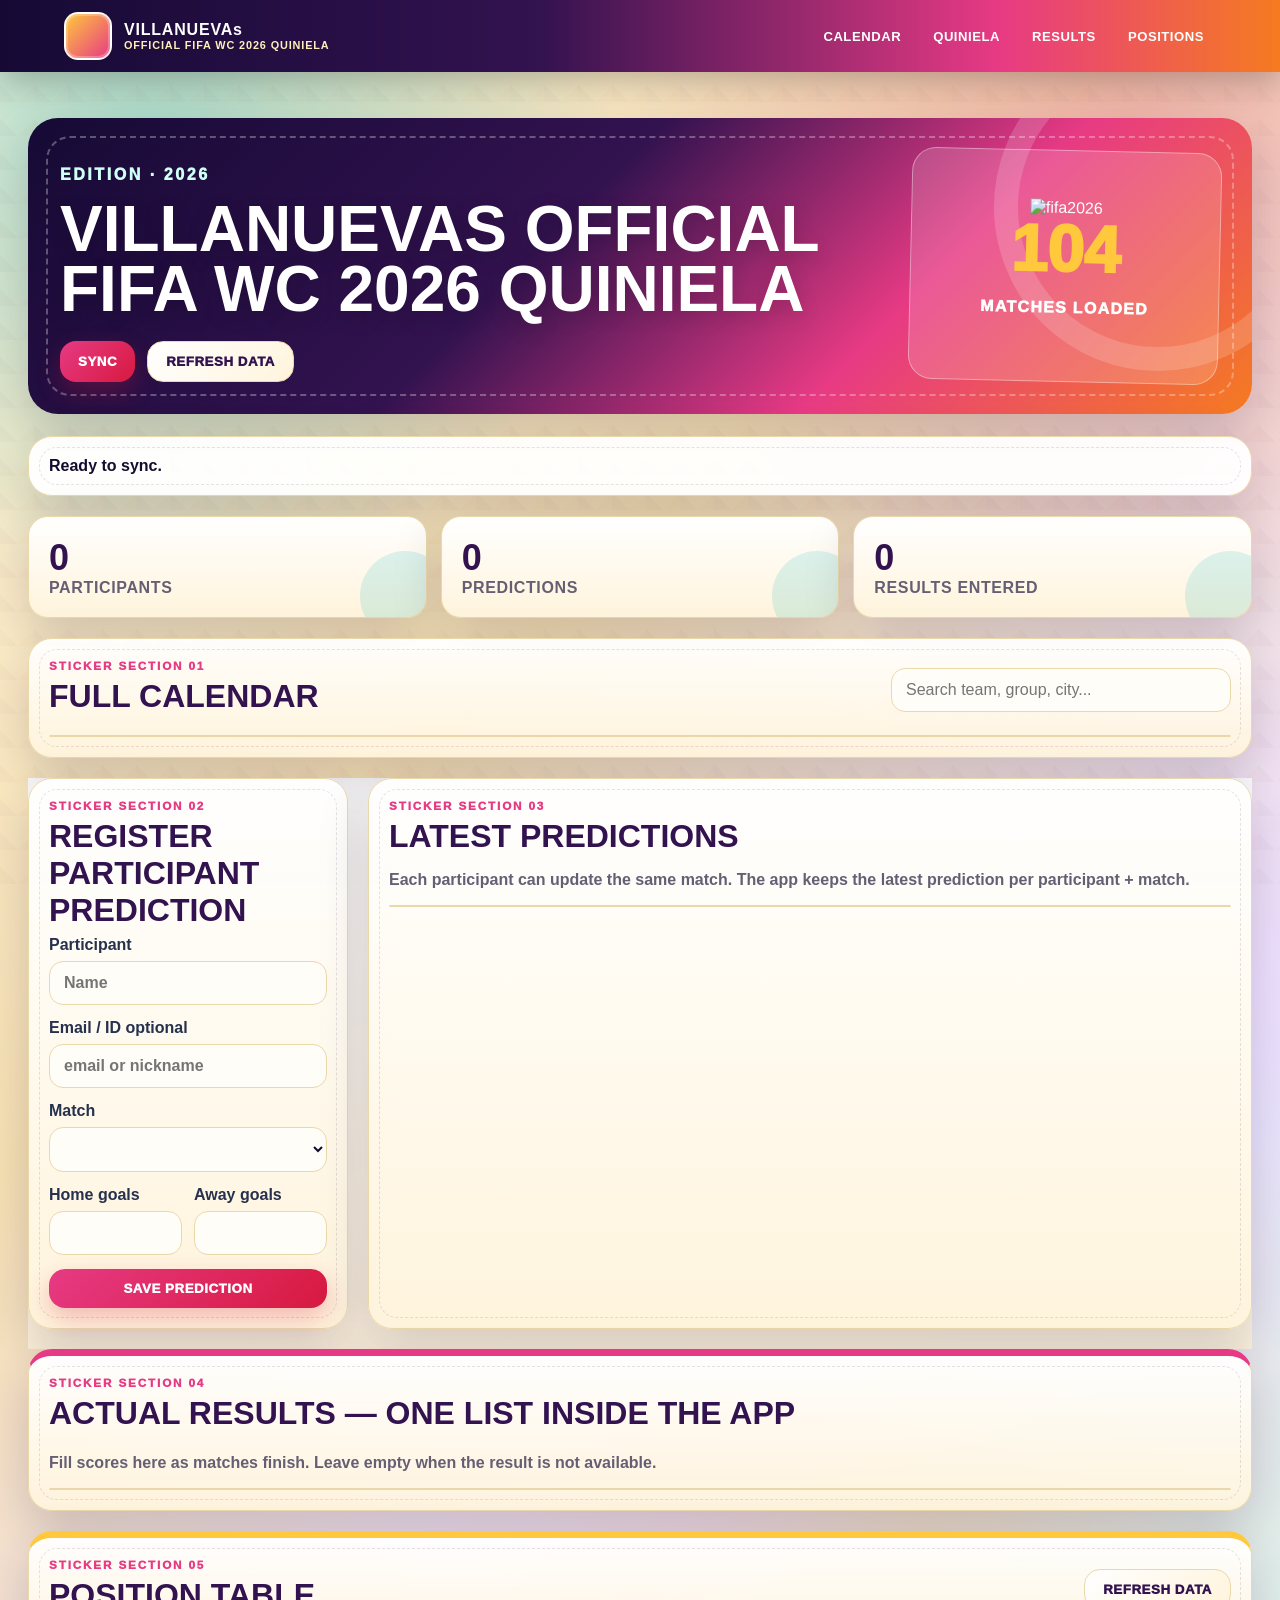
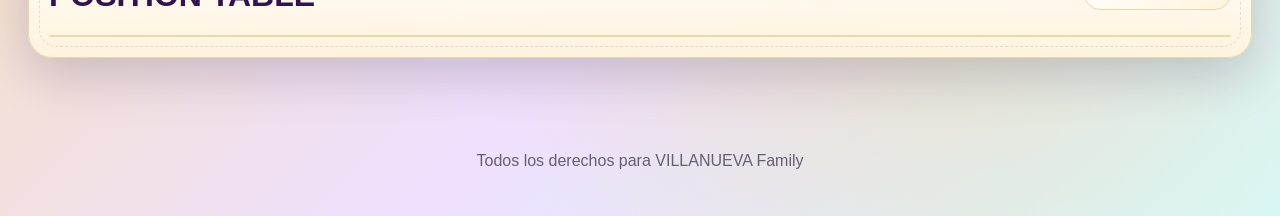
==== commit 700b9f79: "Update index.html" ====
--- a/index.html
+++ b/index.html
@@ -27,9 +27,8 @@
   <main id="home">
     <section class="hero sticker-panel">
       <div class="hero-copy">
-        <p class="eyebrow">Collectors edition · 2026</p>
+        <p class="eyebrow">Edition · 2026</p>
         <h1>VILLANUEVAs official FIFA WC 2026 QUINIELA</h1>
-        <p class="hero-text">A Panini-inspired prediction album for the World Cup: calendar, match picks, live result capture, and positions table in one responsive app. Designed for fast mobile use without horizontal scrolling.</p>
         <div class="hero-actions">
           <button id="syncBtn">SYNC</button>
           <button id="refreshHeroBtn" class="secondary">REFRESH DATA</button>
@@ -85,7 +84,6 @@
     <section id="results" class="panel album-section results-album">
       <div class="section-head">
         <div><p class="kicker">Sticker section 04</p><h2>Actual results — one list inside the app</h2></div>
-        <button id="saveAllResultsBtn">Save visible results</button>
       </div>
       <p class="muted">Fill scores here as matches finish. Leave empty when the result is not available.</p>
       <div class="table-wrap match-table-wrap"><table id="resultsTable"></table></div>
@@ -102,7 +100,6 @@
 
   <footer>
 <div class="image-container">
-    <img src="https://images.mlssoccer.com/image/private/t_editorial_landscape_12_desktop_2x/f_auto/mls-skc-prd/jqslzfkzp0jjtvbfx3uw.jpg" alt="fifa2026">
 </div>     <p>Todos los derechos para VILLANUEVA Family</p>
   </footer>
   <script src="app.js"></script>
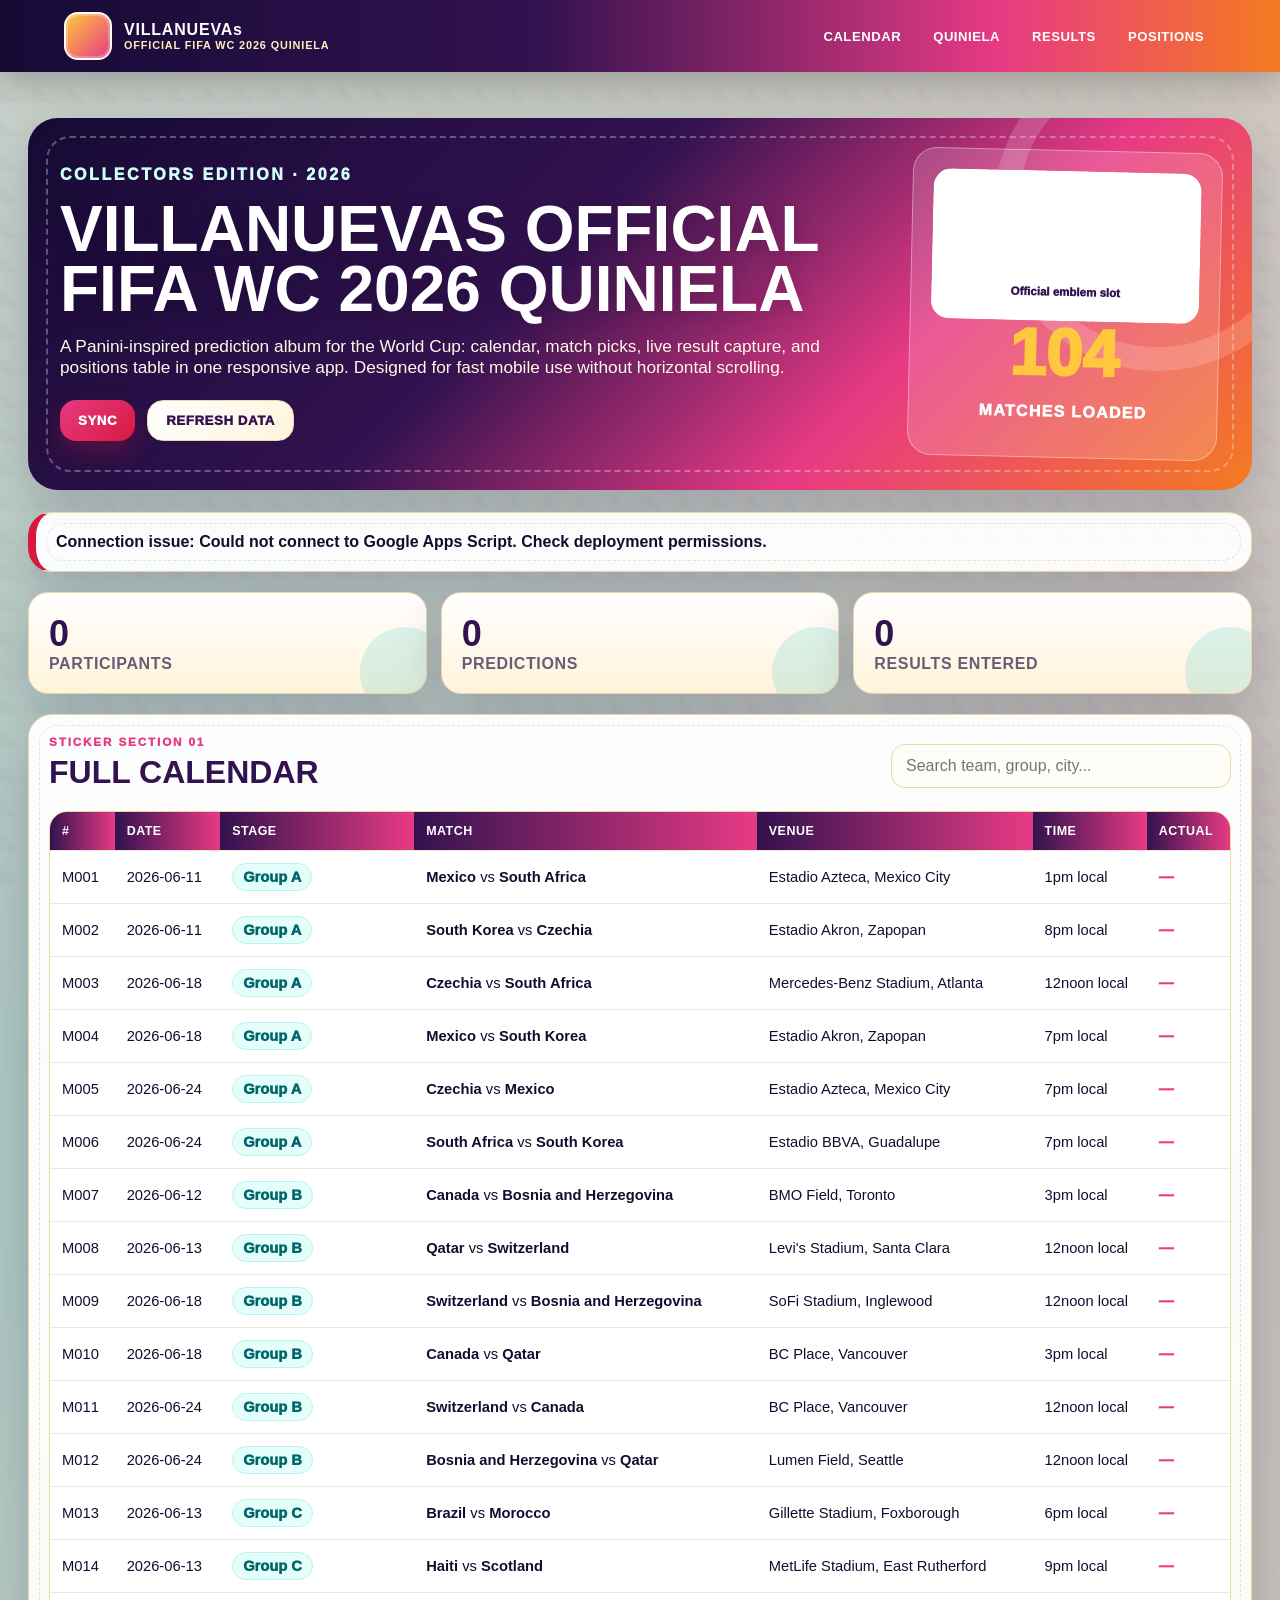
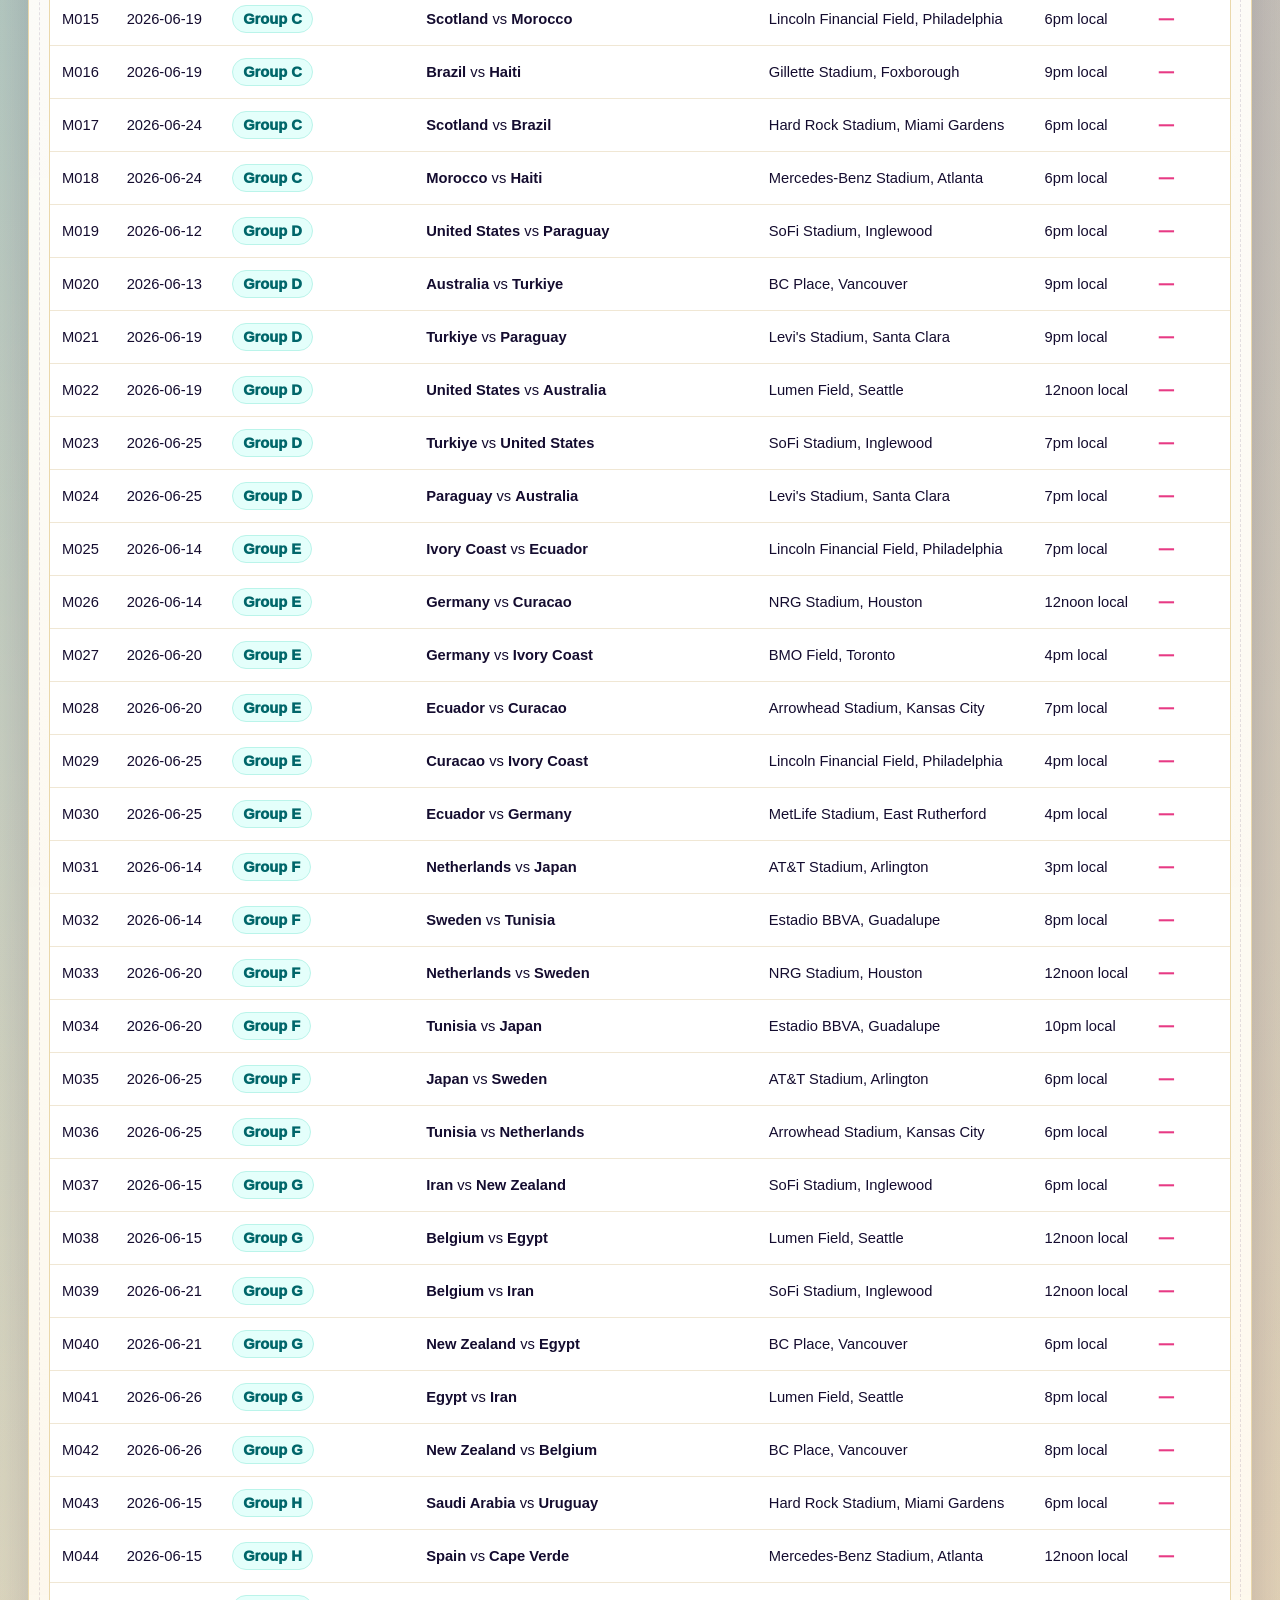
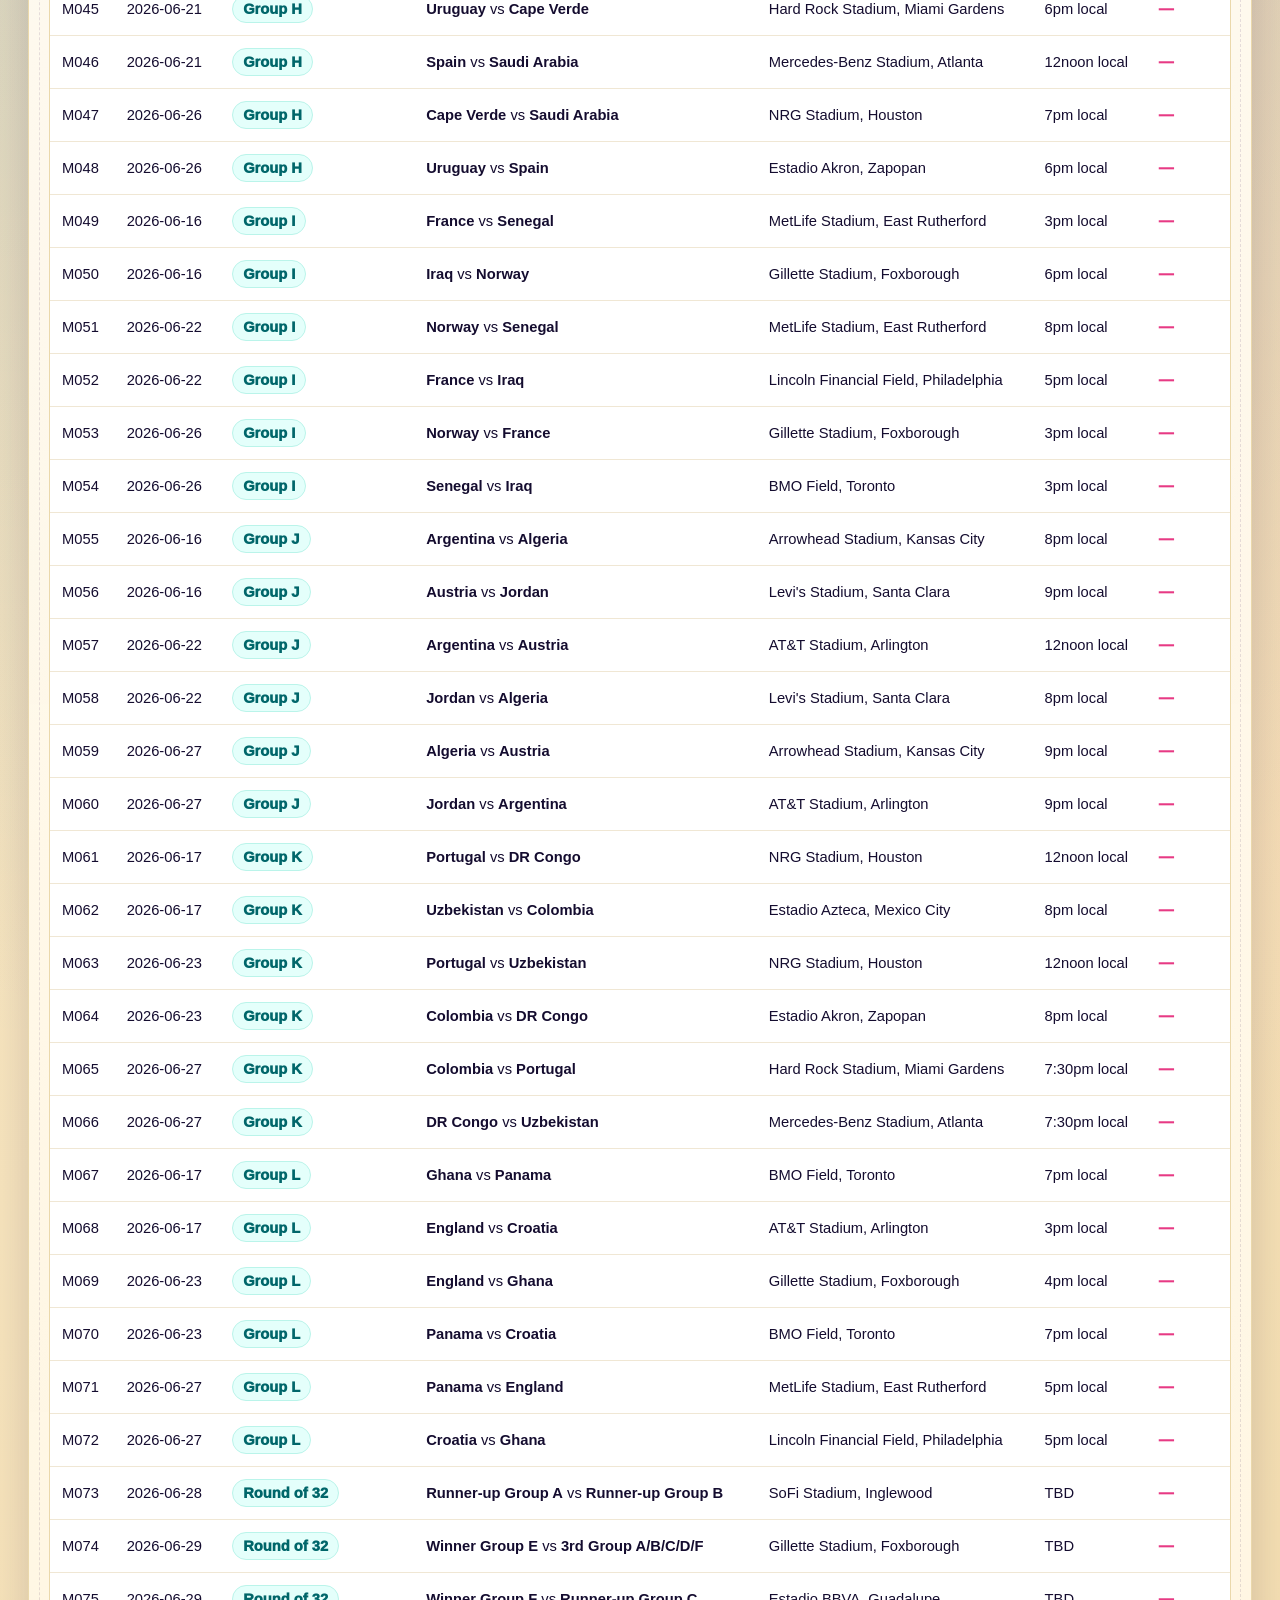
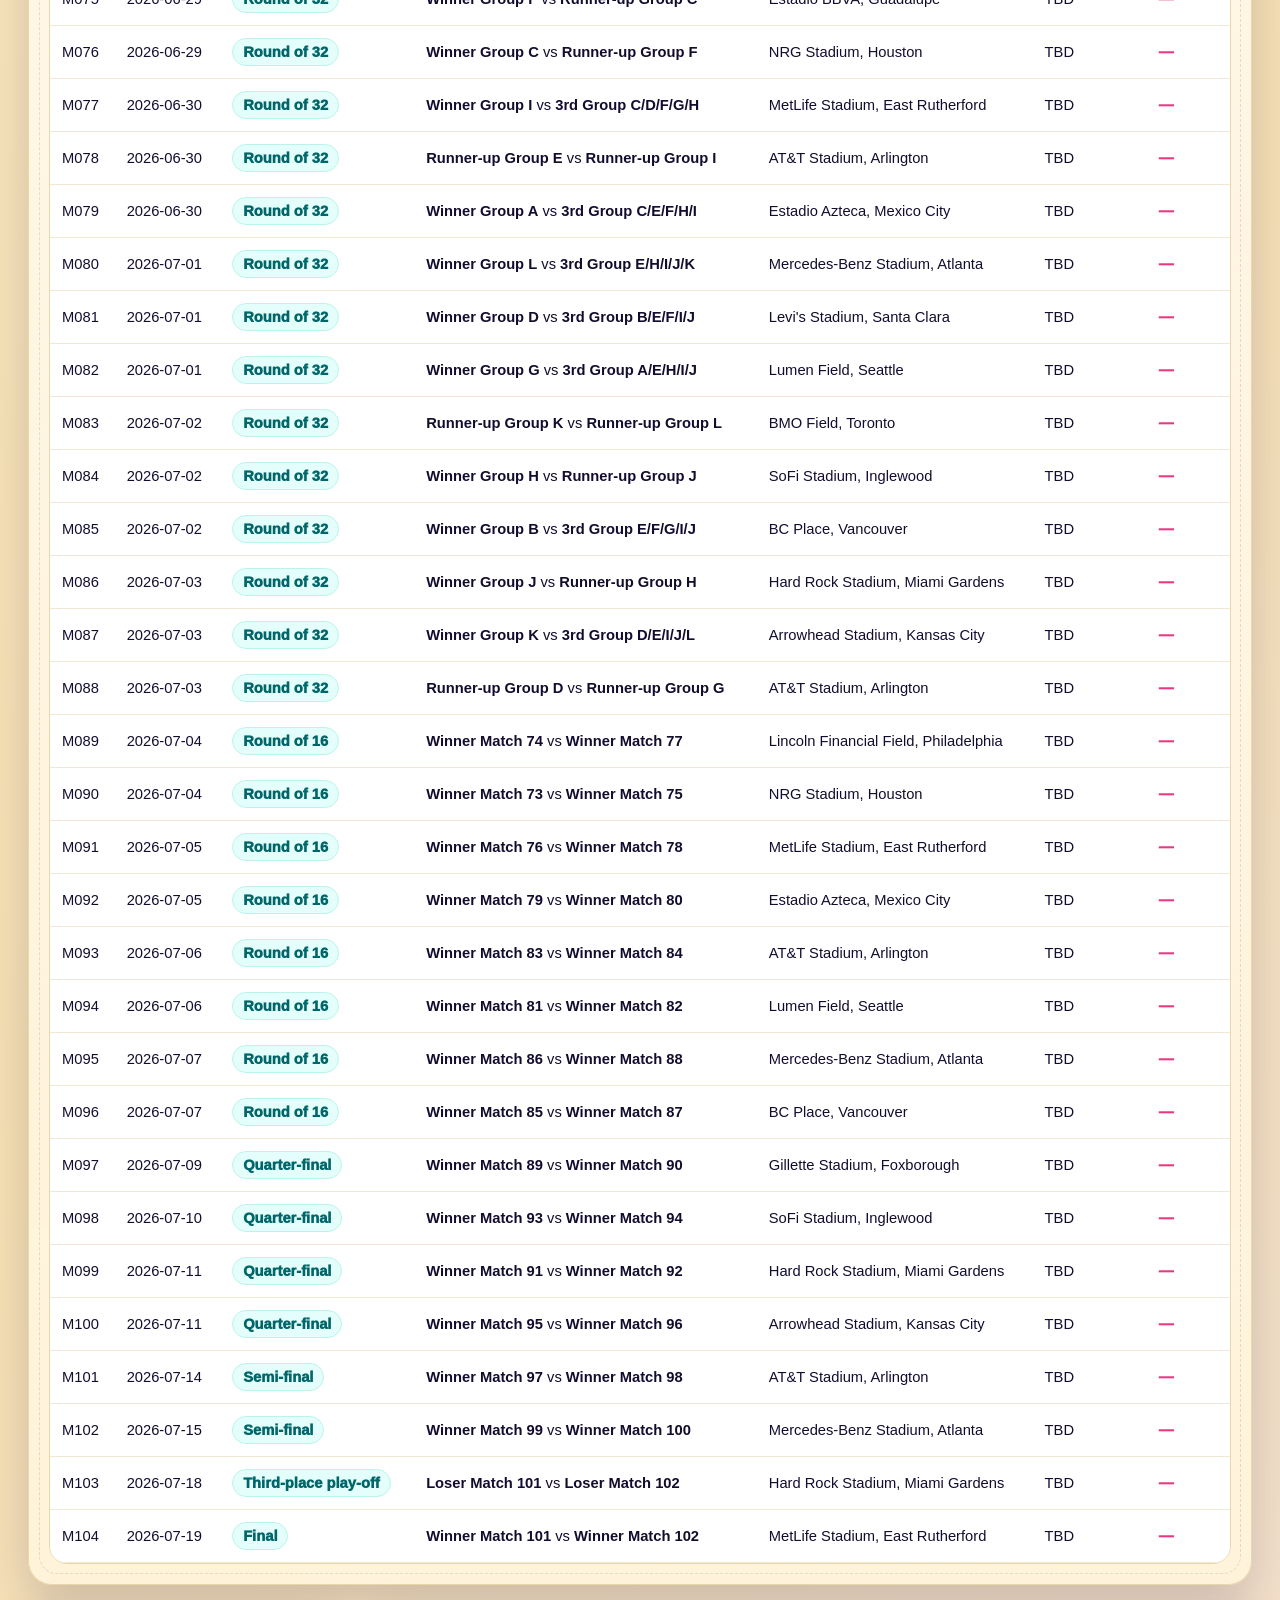
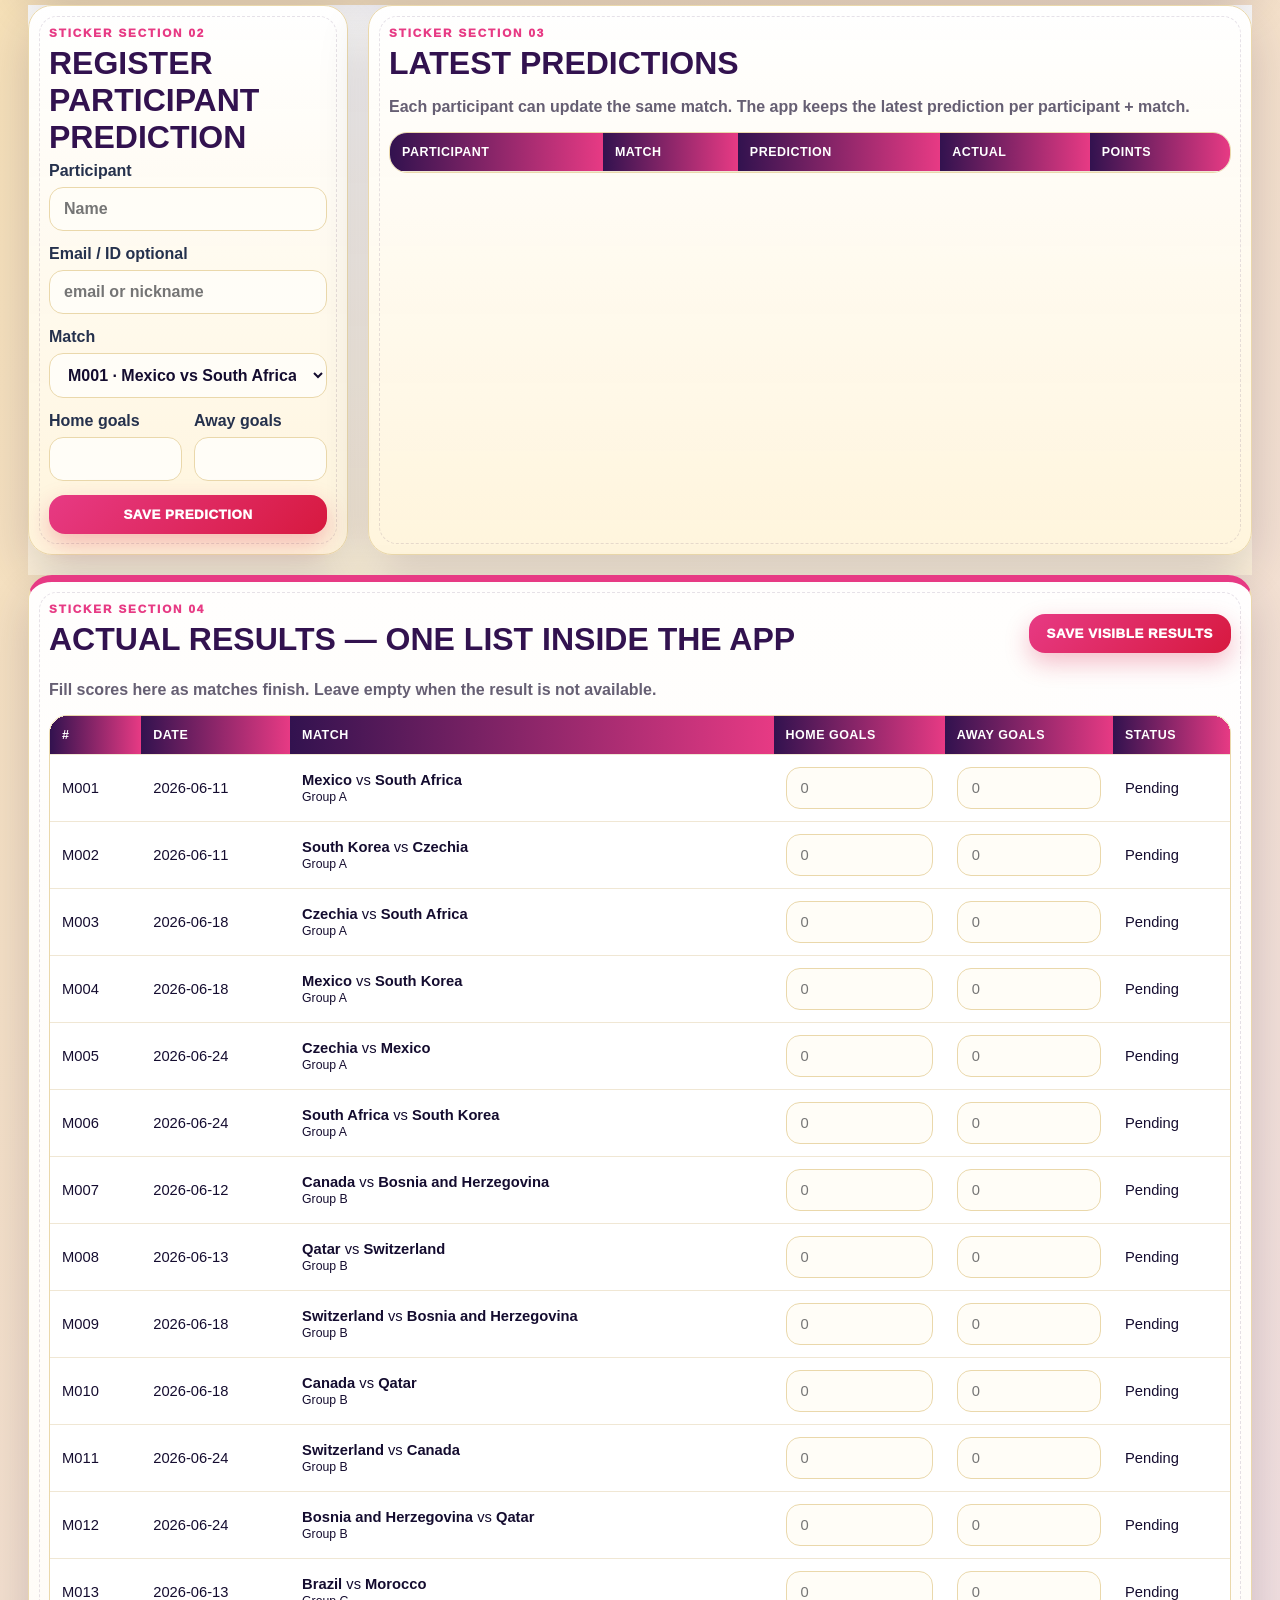
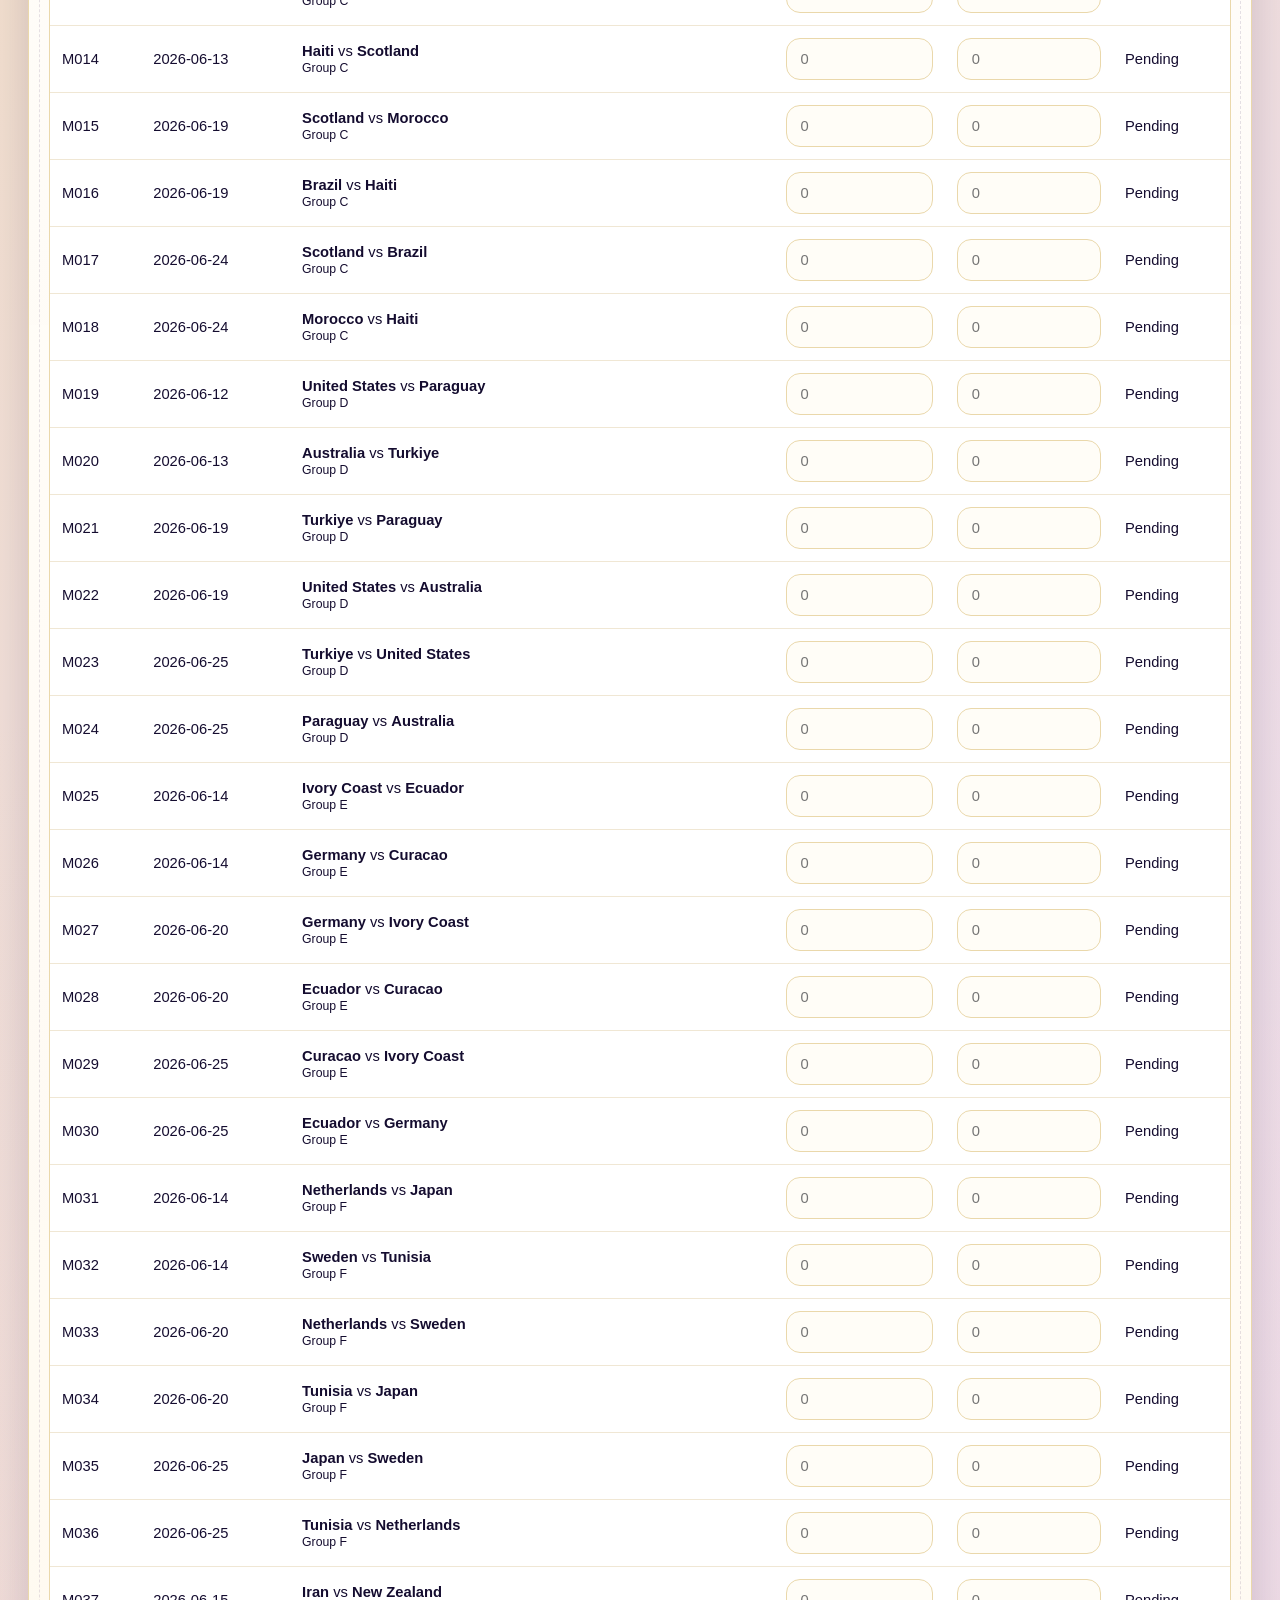
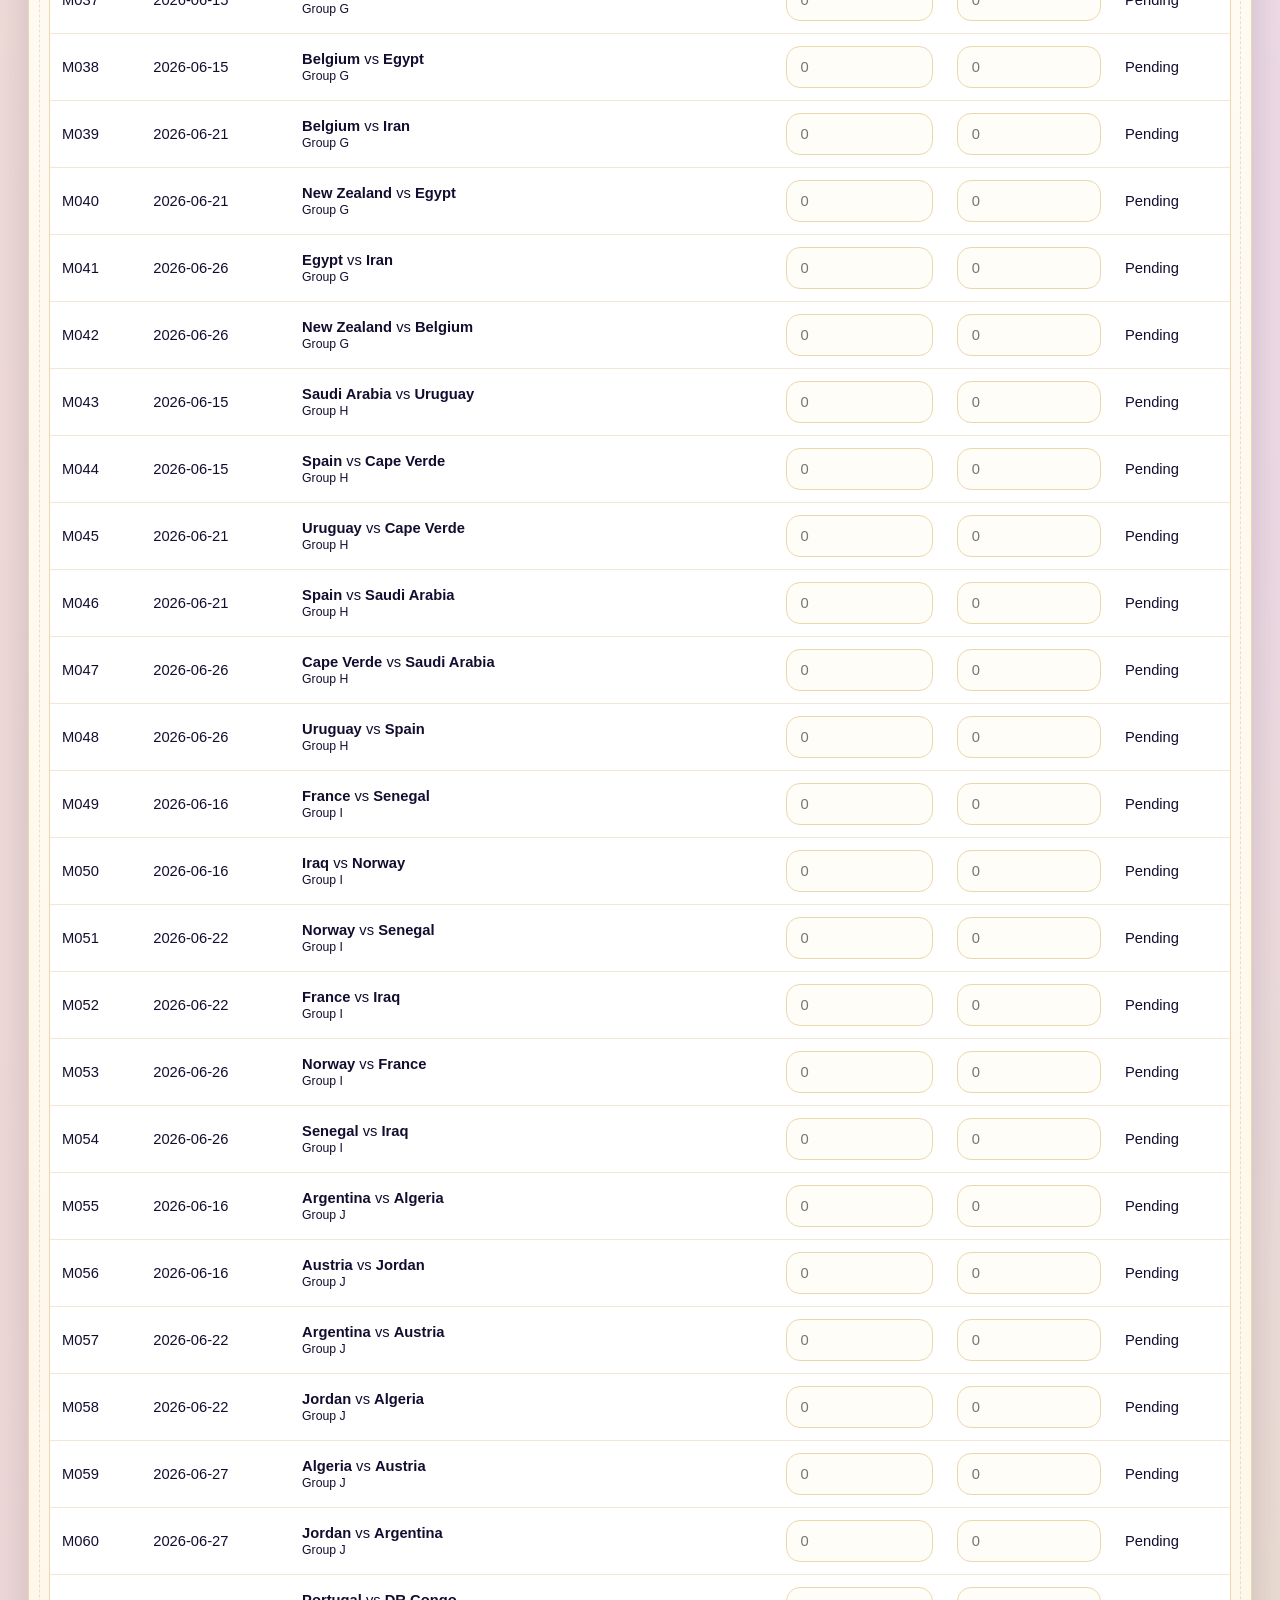
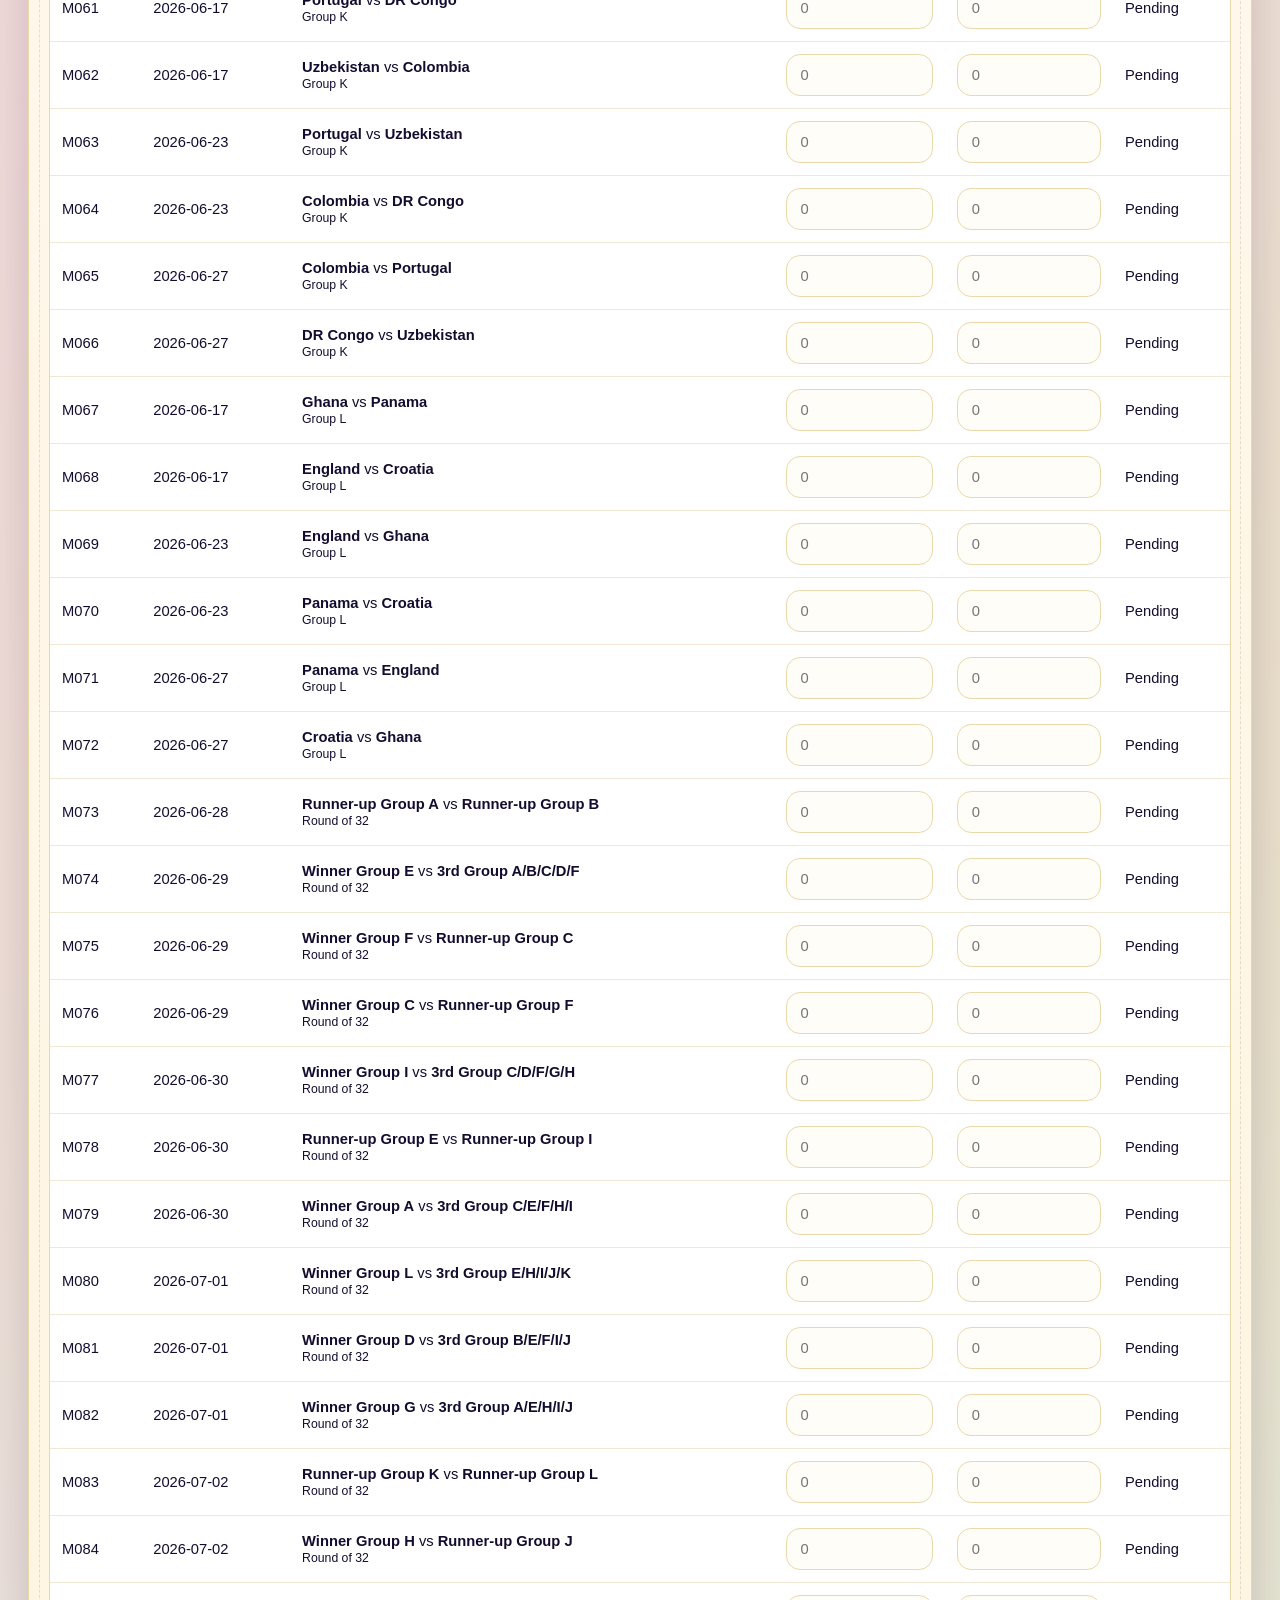
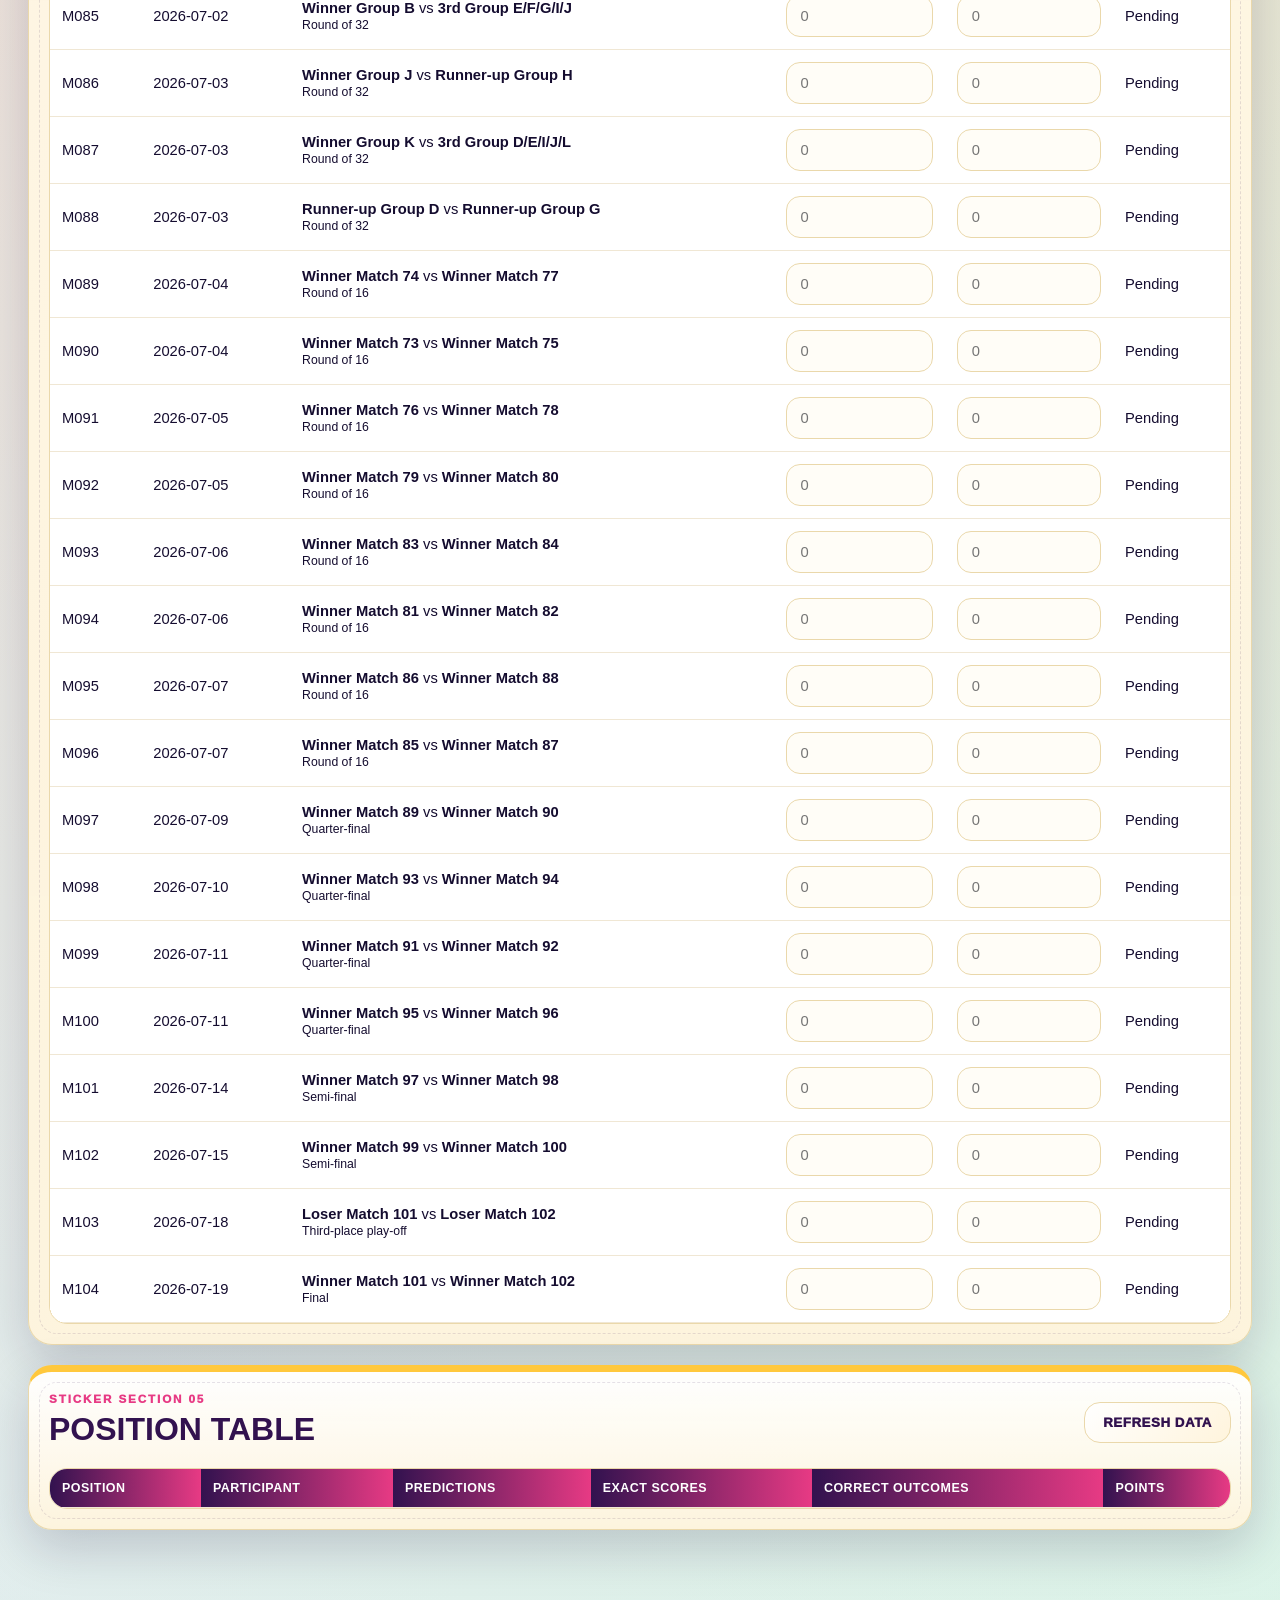
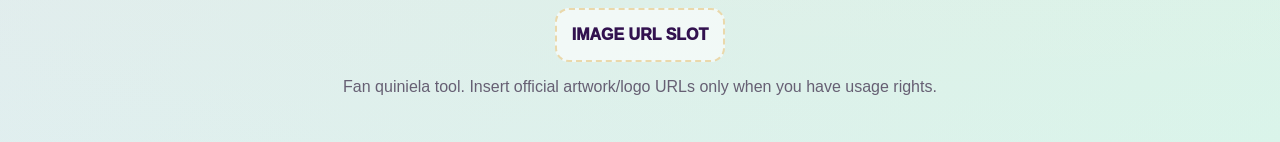
==== commit 687369ff: "Add files via upload" ====
--- a/index.html
+++ b/index.html
@@ -27,17 +27,17 @@
   <main id="home">
     <section class="hero sticker-panel">
       <div class="hero-copy">
-        <p class="eyebrow">Edition · 2026</p>
+        <p class="eyebrow">Collectors edition · 2026</p>
         <h1>VILLANUEVAs official FIFA WC 2026 QUINIELA</h1>
+        <p class="hero-text">A Panini-inspired prediction album for the World Cup: calendar, match picks, live result capture, and positions table in one responsive app. Designed for fast mobile use without horizontal scrolling.</p>
         <div class="hero-actions">
           <button id="syncBtn">SYNC</button>
           <button id="refreshHeroBtn" class="secondary">REFRESH DATA</button>
         </div>
       </div>
       <aside class="hero-card album-card">
-<div class="image-container">
-    <img src="https://upload.wikimedia.org/wikipedia/en/1/17/2026_FIFA_World_Cup_emblem.svg" alt="fifa2026">
-</div>        <span>104</span>
+        <div class="image-placeholder logo-placeholder" style="--hero-logo:url('https://upload.wikimedia.org/wikipedia/en/1/17/2026_FIFA_World_Cup_emblem.svg')"><span>Official emblem slot</span></div>
+        <span>104</span>
         <p>matches loaded</p>
       </aside>
     </section>
@@ -84,6 +84,7 @@
     <section id="results" class="panel album-section results-album">
       <div class="section-head">
         <div><p class="kicker">Sticker section 04</p><h2>Actual results — one list inside the app</h2></div>
+        <button id="saveAllResultsBtn">Save visible results</button>
       </div>
       <p class="muted">Fill scores here as matches finish. Leave empty when the result is not available.</p>
       <div class="table-wrap match-table-wrap"><table id="resultsTable"></table></div>
@@ -99,8 +100,8 @@
   </main>
 
   <footer>
-<div class="image-container">
-</div>     <p>Todos los derechos para VILLANUEVA Family</p>
+    <span class="footer-logo-slot">IMAGE URL SLOT</span>
+    <p>Fan quiniela tool. Insert official artwork/logo URLs only when you have usage rights.</p>
   </footer>
   <script src="app.js"></script>
 </body>
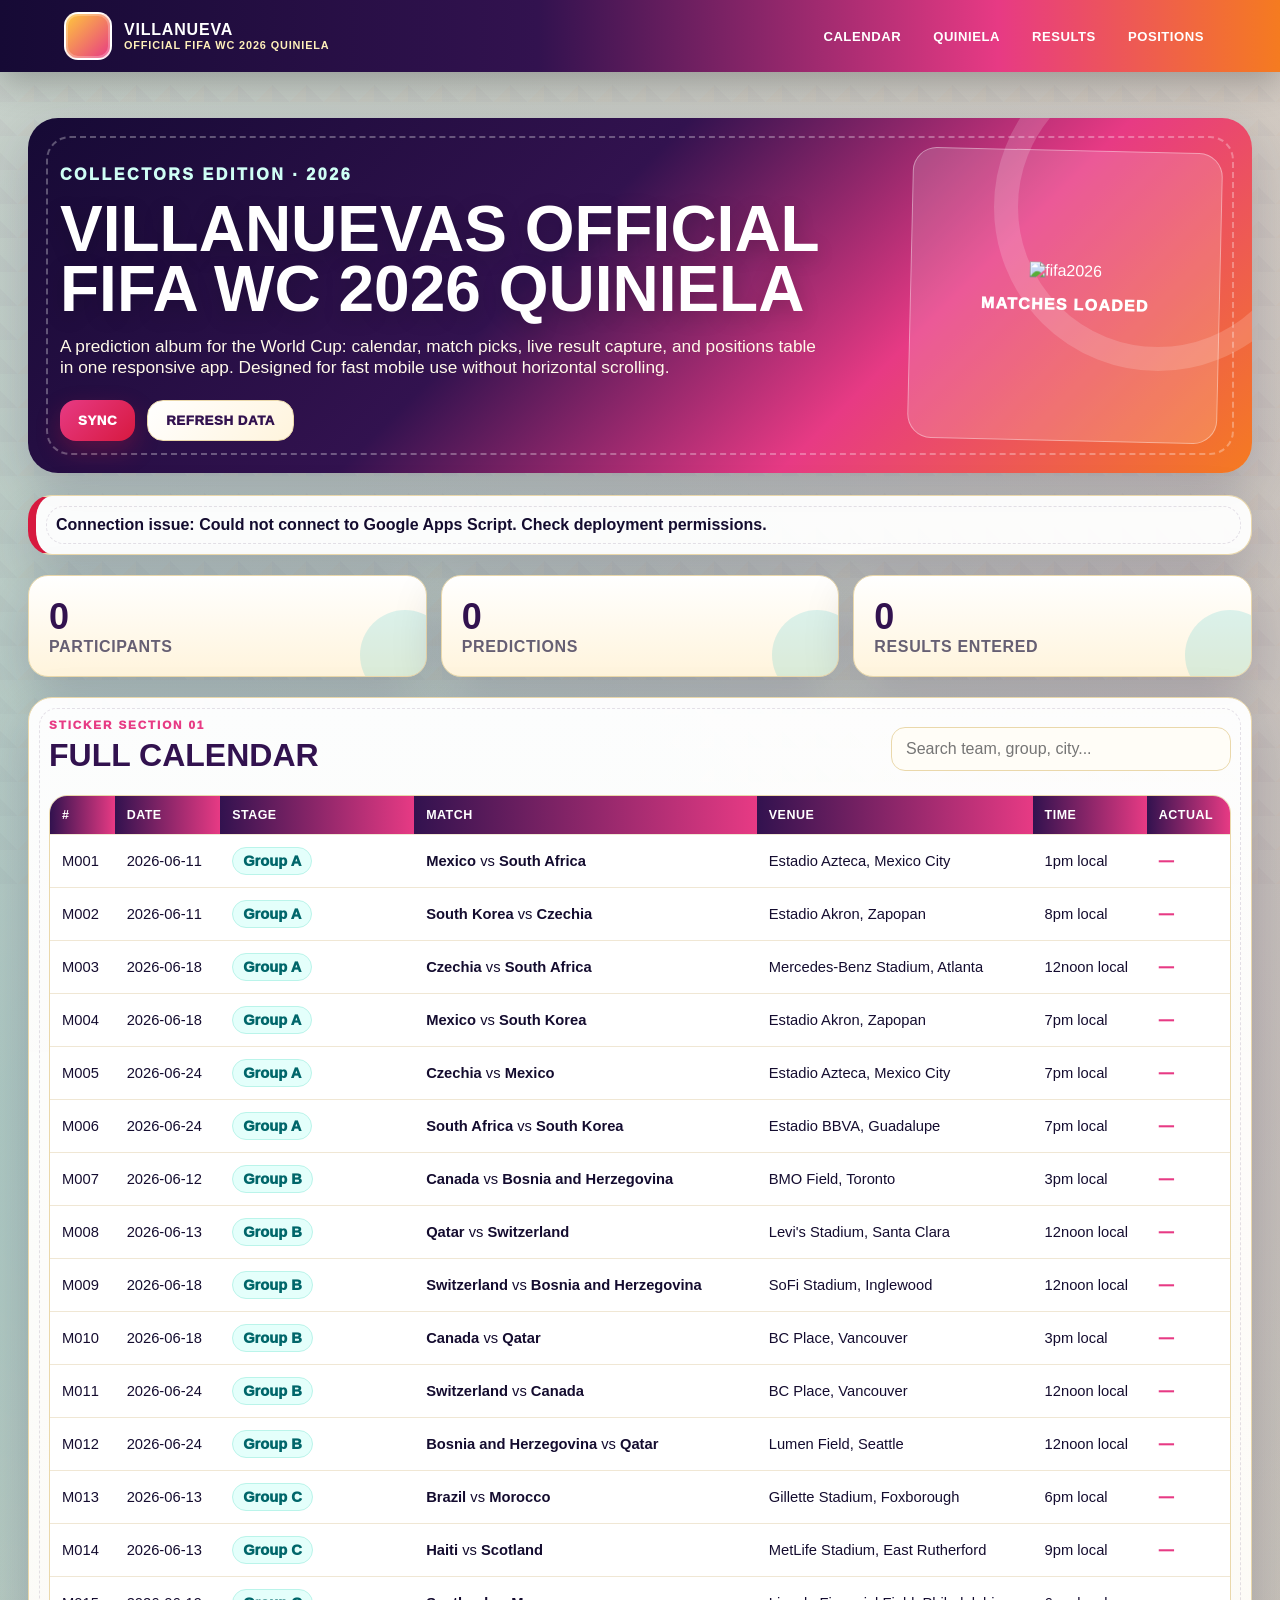
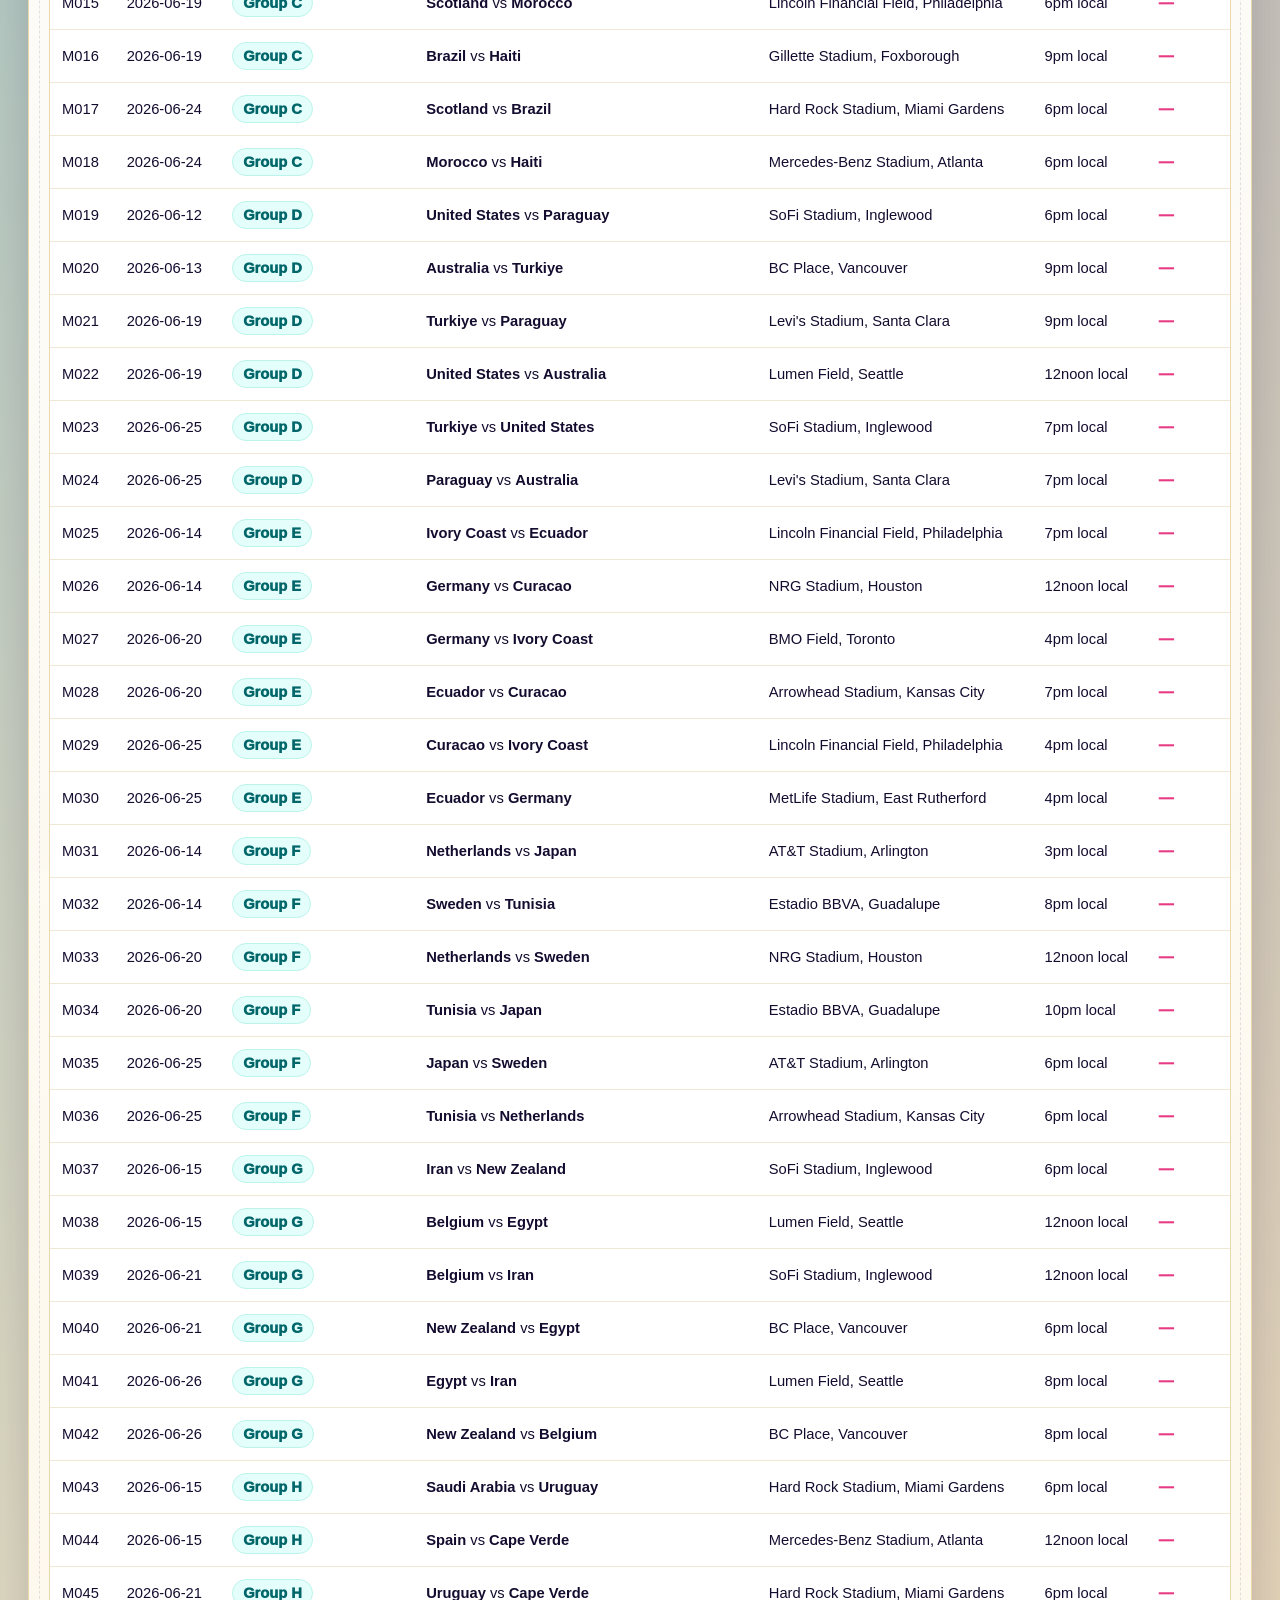
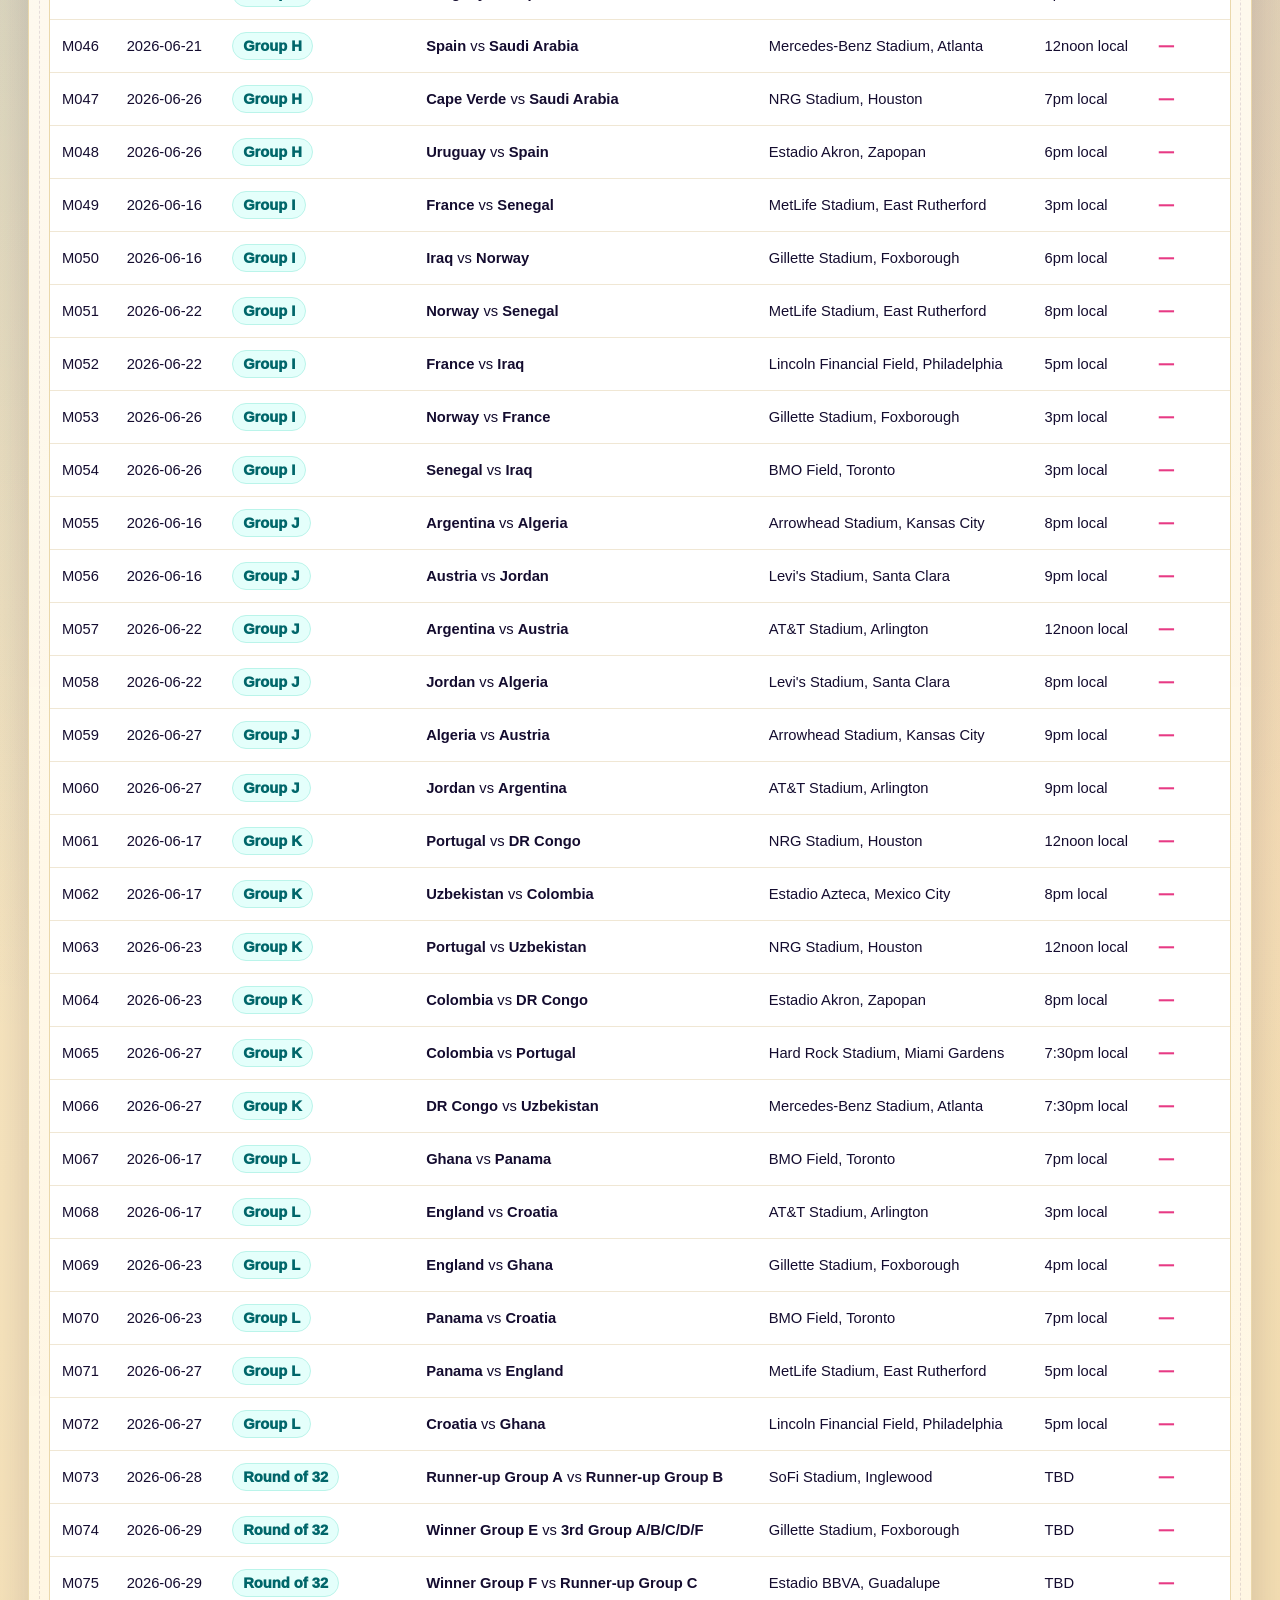
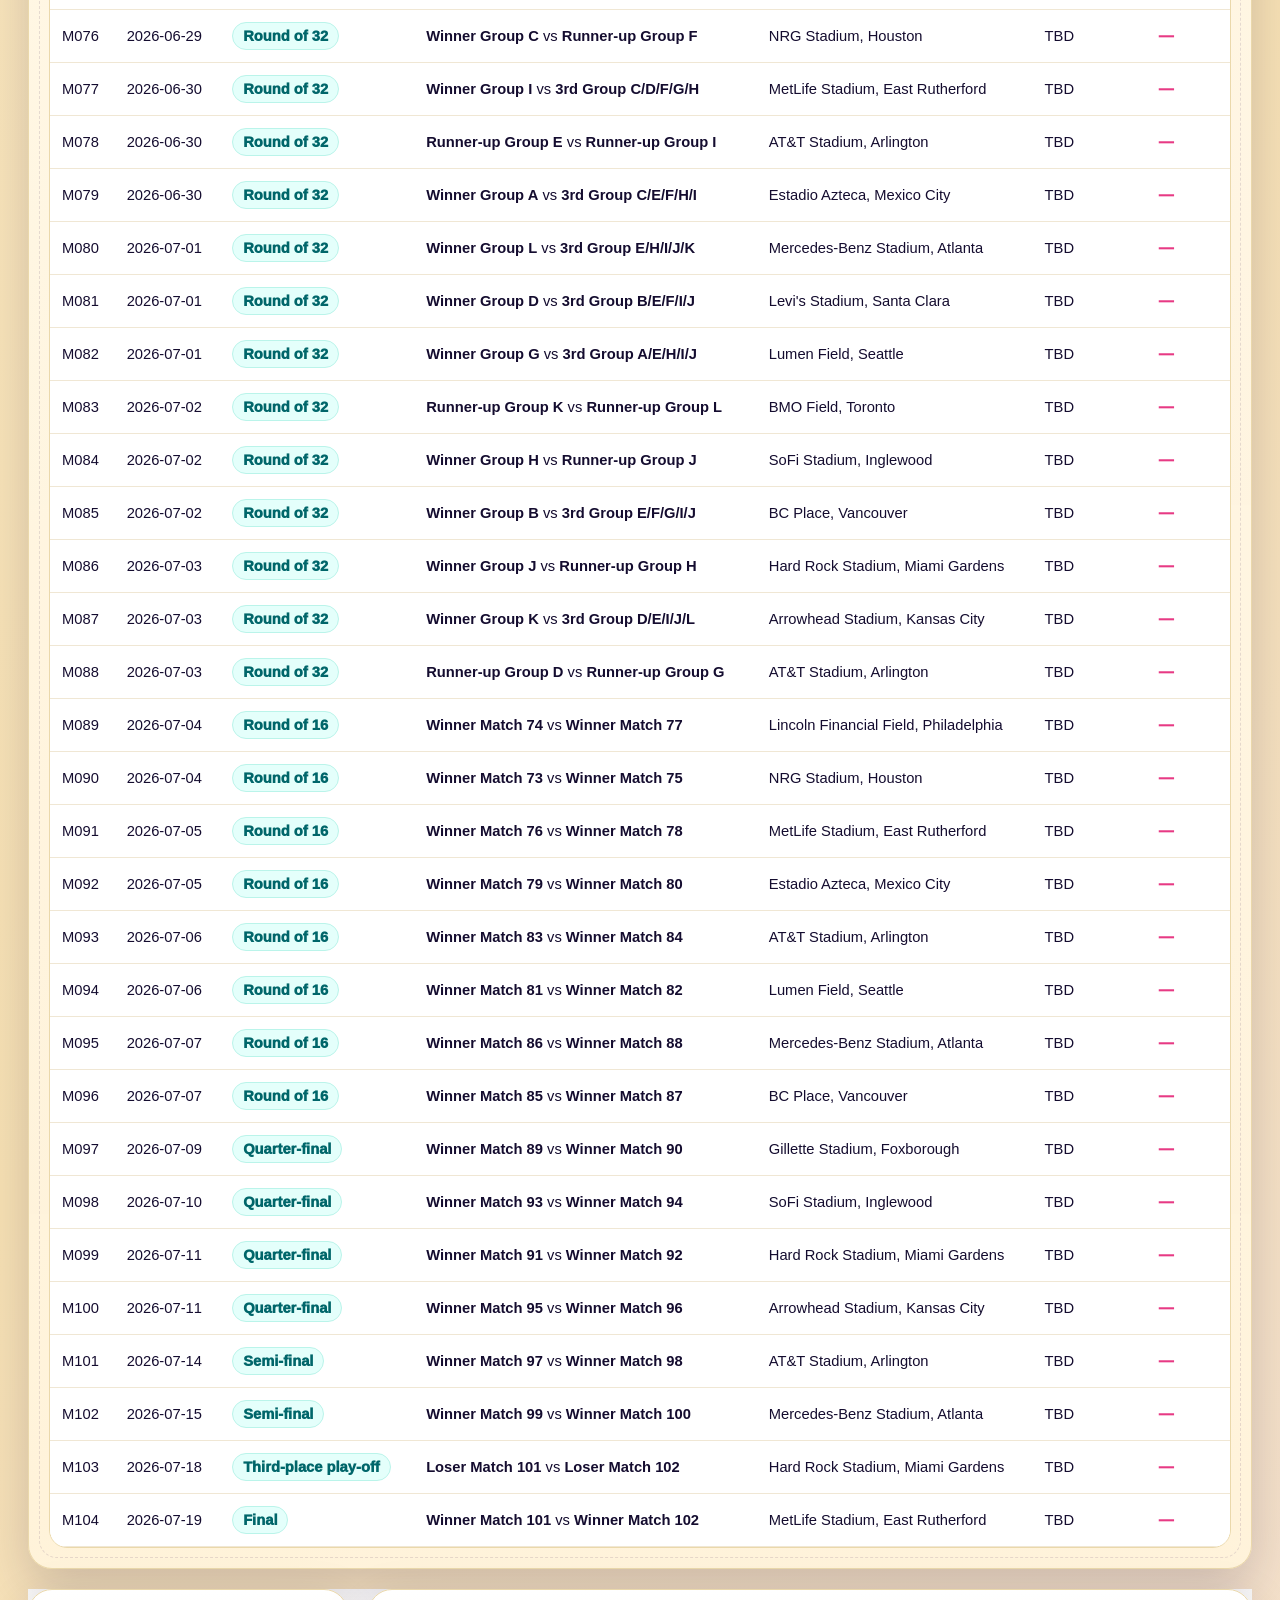
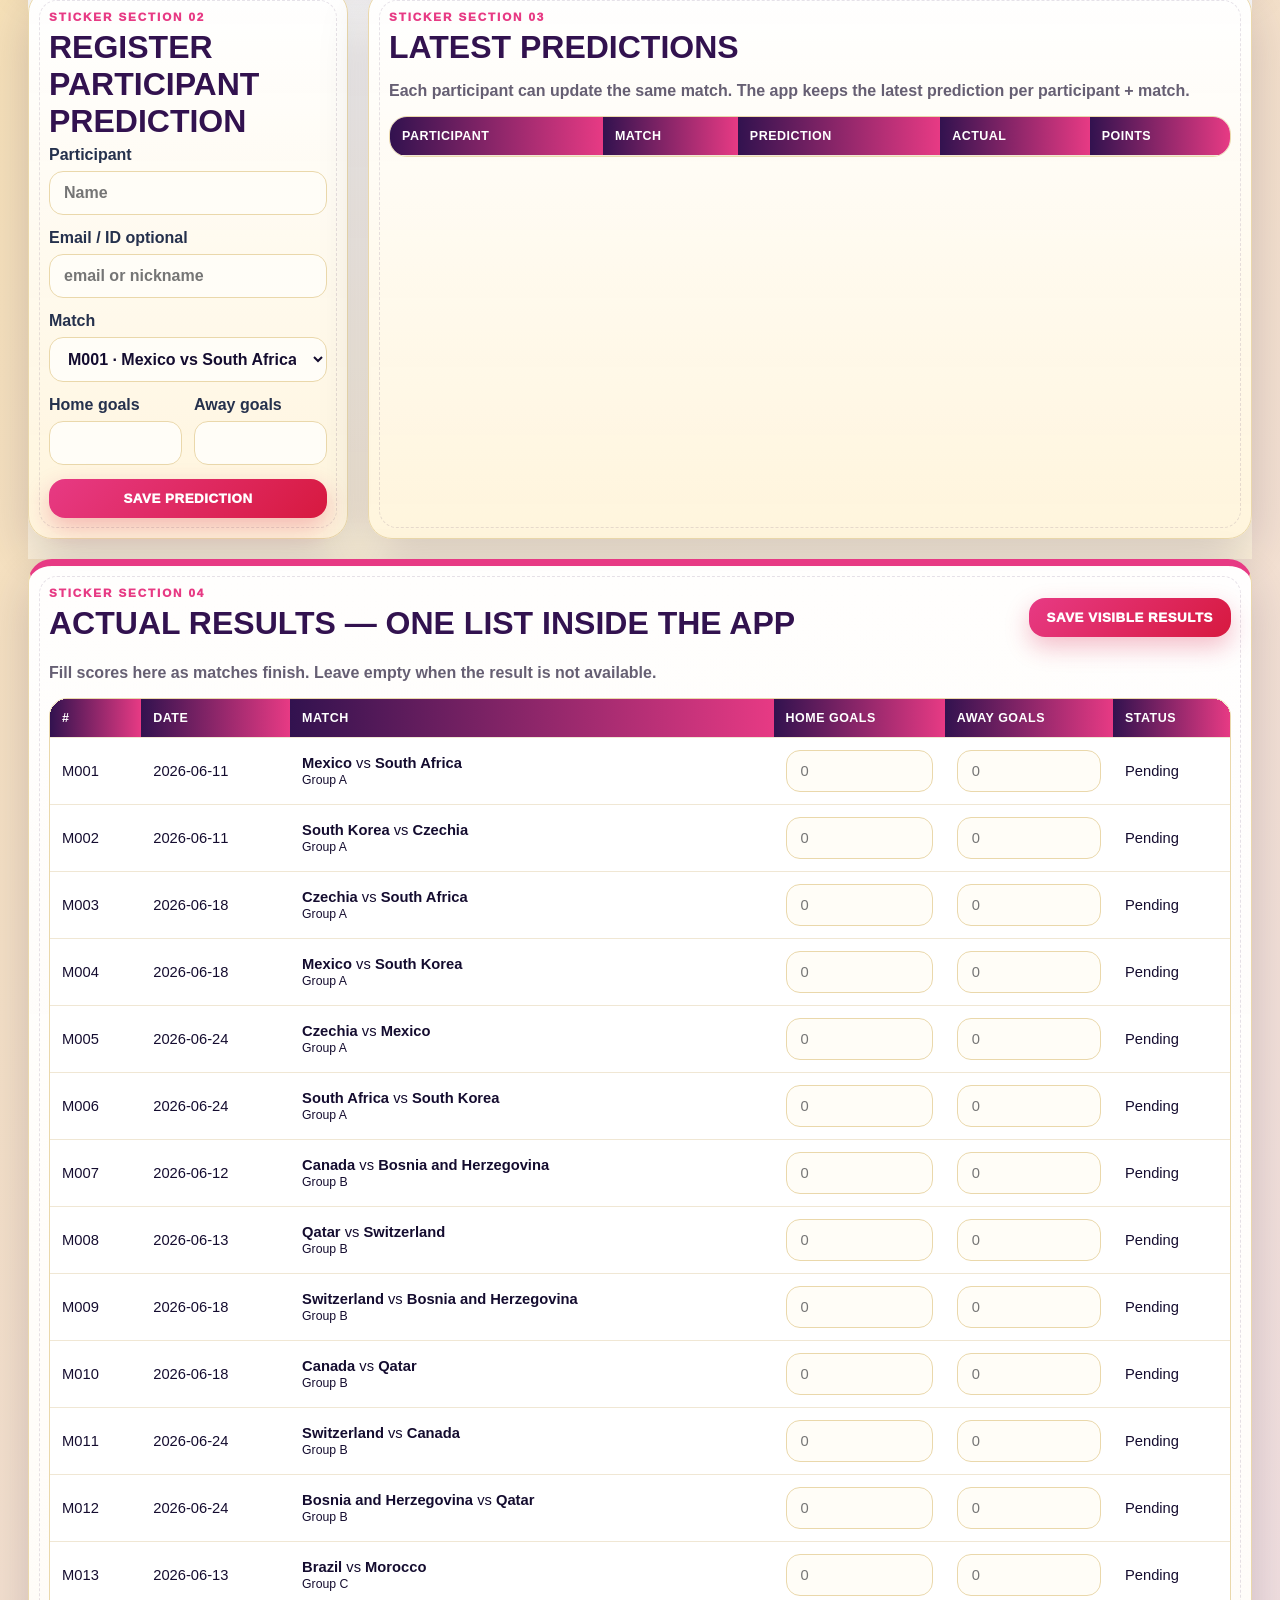
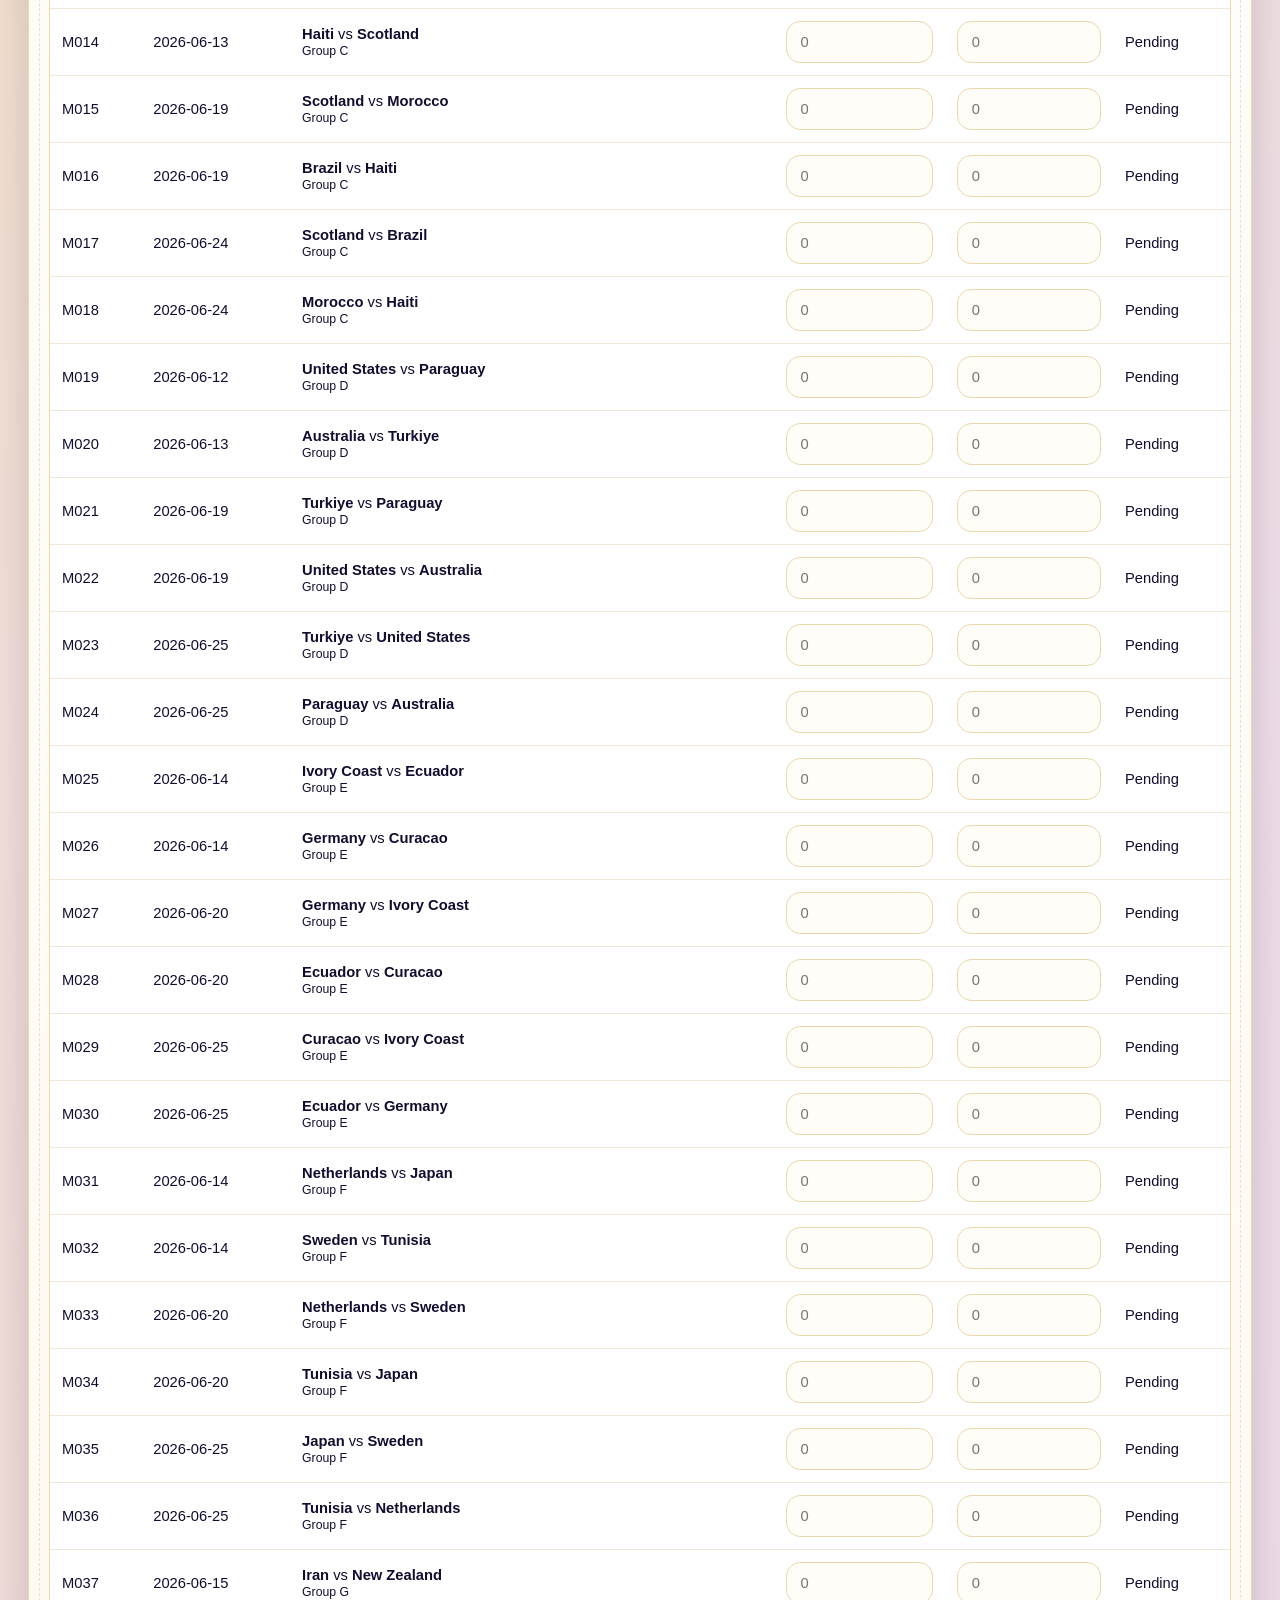
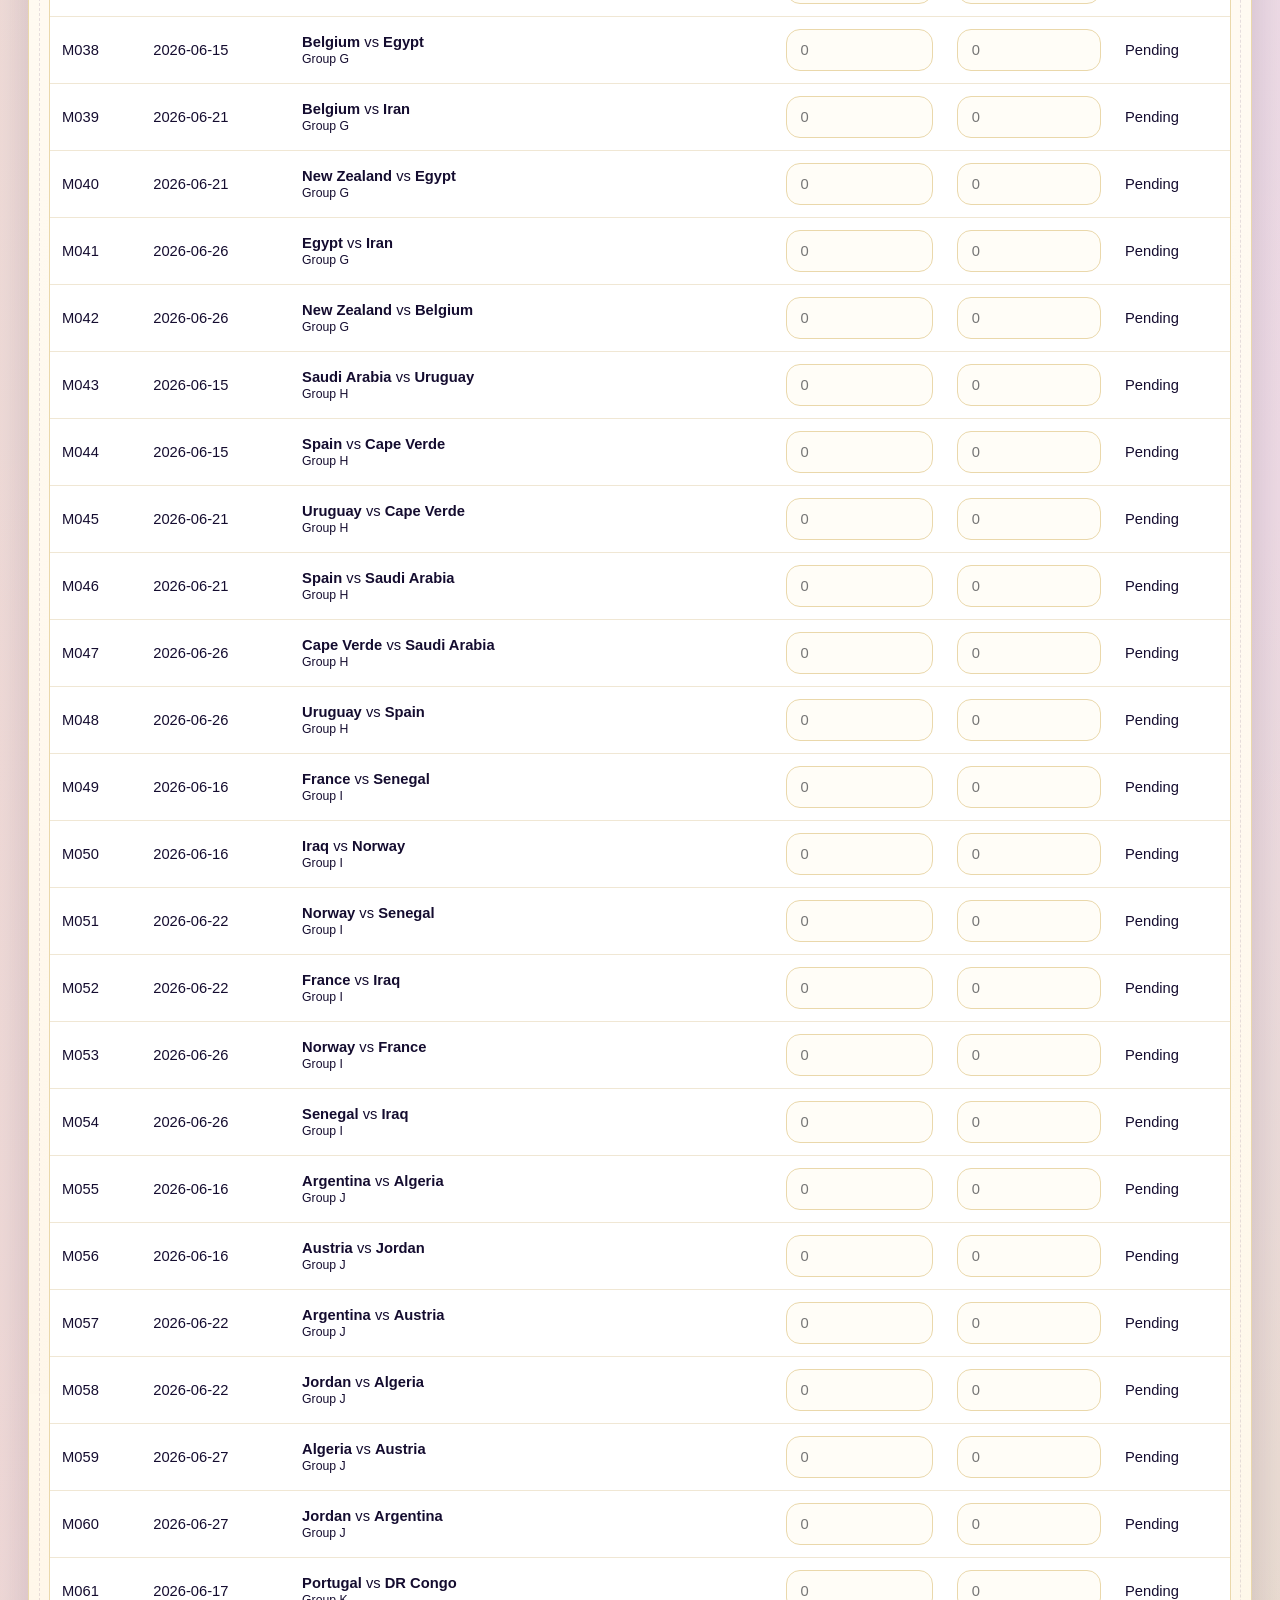
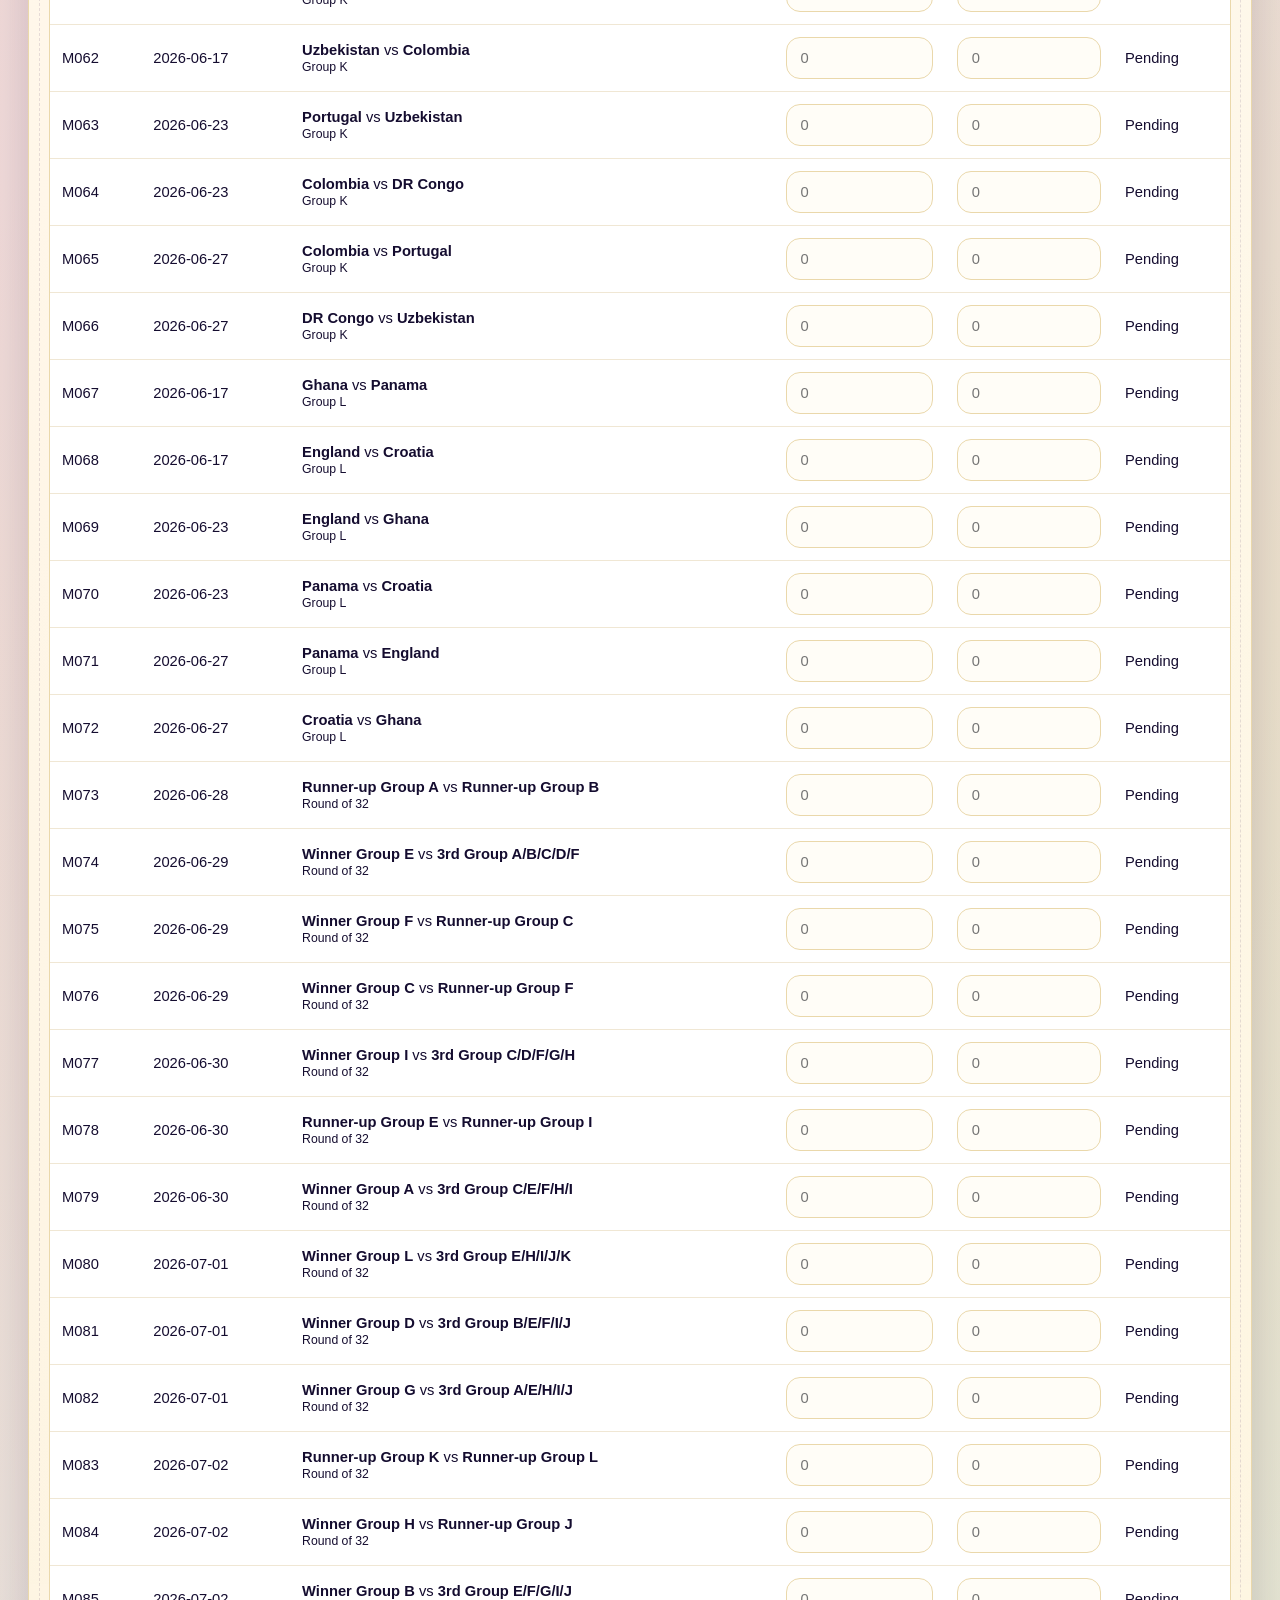
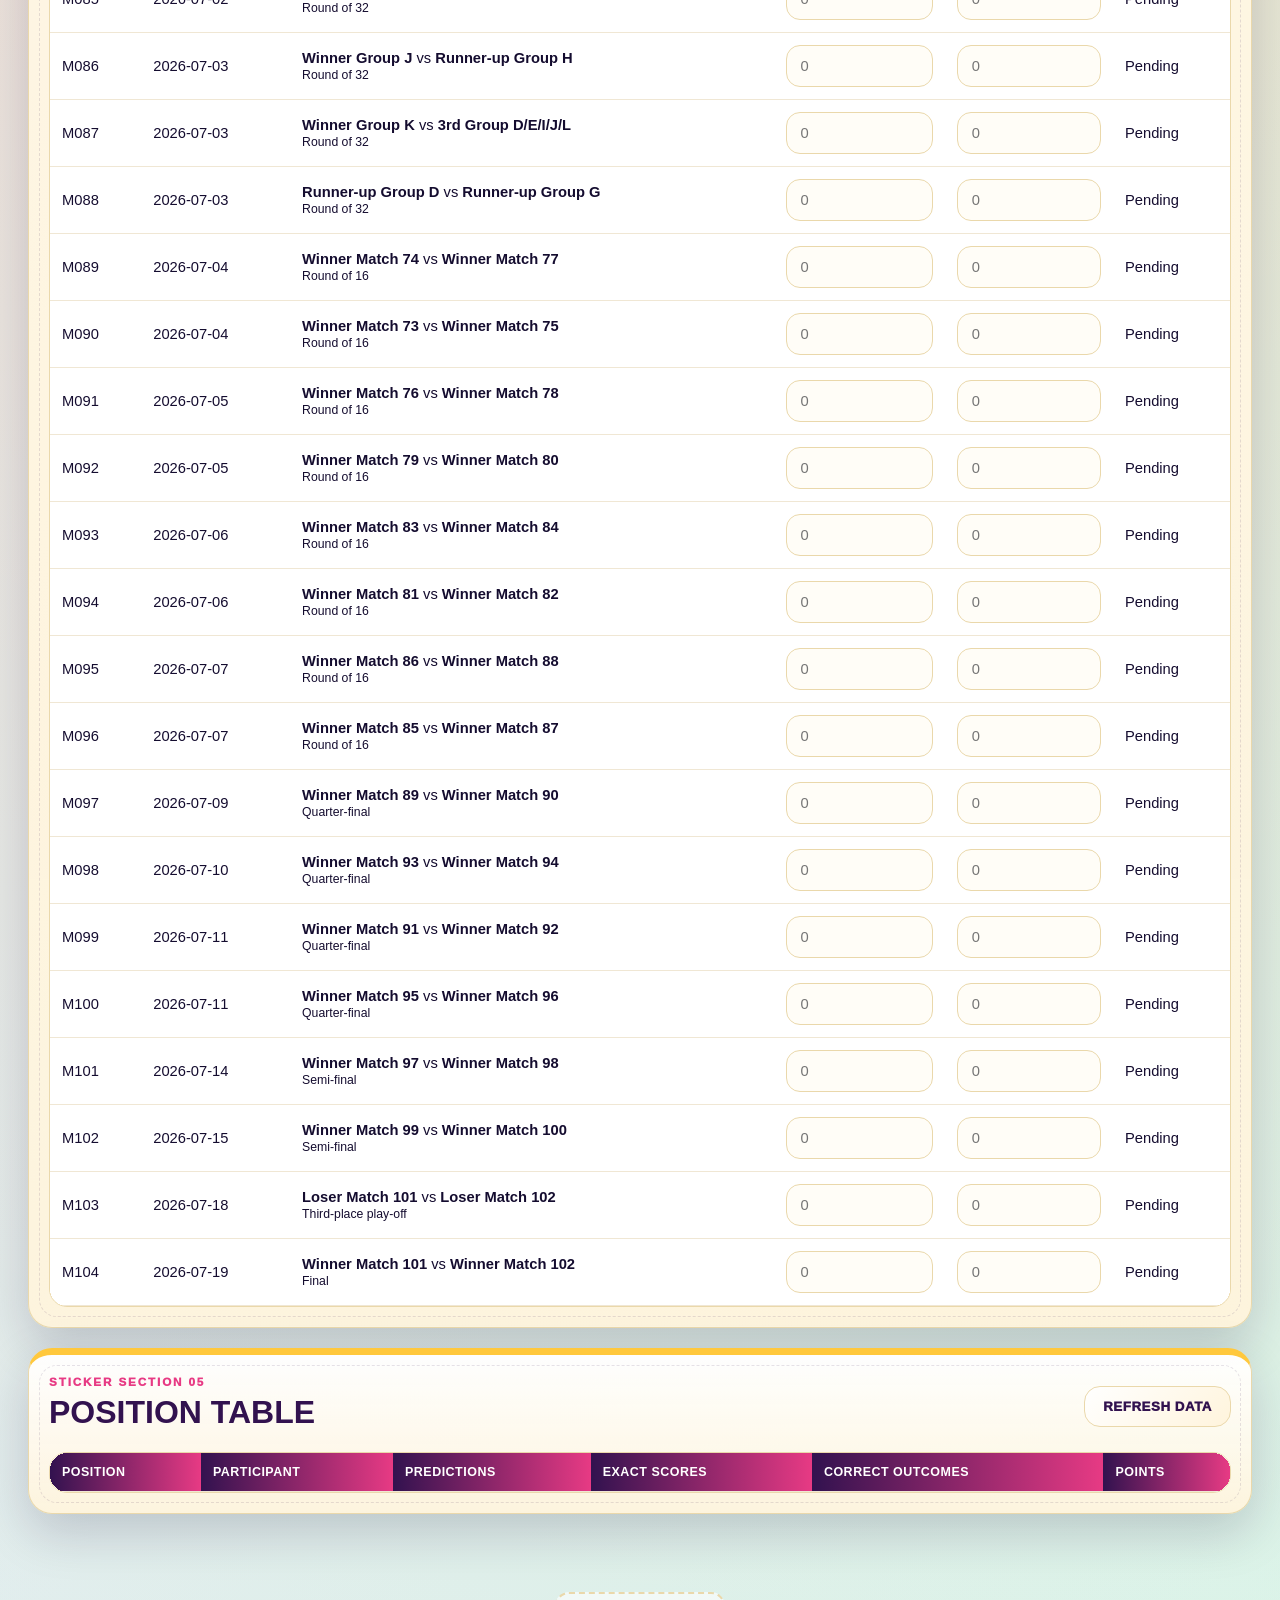
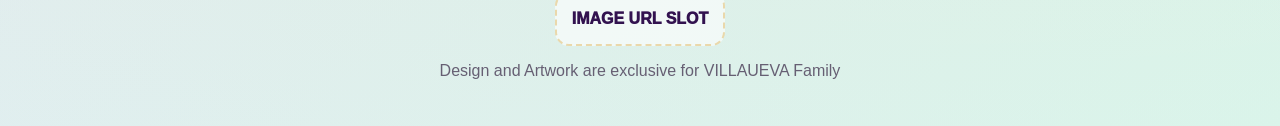
==== commit ab1321fb: "Update index.html" ====
--- a/index.html
+++ b/index.html
@@ -3,7 +3,7 @@
 <head>
   <meta charset="utf-8" />
   <meta name="viewport" content="width=device-width, initial-scale=1" />
-  <title>VILLANUEVAs official FIFA WC 2026 QUINIELA</title>
+  <title>VILLANUEVA official FIFA WC 2026 QUINIELA</title>
   <link rel="stylesheet" href="styles.css" />
 </head>
 <body>
@@ -11,7 +11,7 @@
     <a class="brand" href="#home" aria-label="Home">
       <span class="logo-slot" style="--logo-url:url('https://upload.wikimedia.org/wikipedia/en/1/17/2026_FIFA_World_Cup_emblem.svg')" aria-hidden="true"></span>
       <div>
-        <strong>VILLANUEVAs</strong>
+        <strong>VILLANUEVA</strong>
         <small>official FIFA WC 2026 QUINIELA</small>
       </div>
     </a>
@@ -29,15 +29,16 @@
       <div class="hero-copy">
         <p class="eyebrow">Collectors edition · 2026</p>
         <h1>VILLANUEVAs official FIFA WC 2026 QUINIELA</h1>
-        <p class="hero-text">A Panini-inspired prediction album for the World Cup: calendar, match picks, live result capture, and positions table in one responsive app. Designed for fast mobile use without horizontal scrolling.</p>
+        <p class="hero-text">A prediction album for the World Cup: calendar, match picks, live result capture, and positions table in one responsive app. Designed for fast mobile use without horizontal scrolling.</p>
         <div class="hero-actions">
           <button id="syncBtn">SYNC</button>
           <button id="refreshHeroBtn" class="secondary">REFRESH DATA</button>
         </div>
       </div>
       <aside class="hero-card album-card">
-        <div class="image-placeholder logo-placeholder" style="--hero-logo:url('https://upload.wikimedia.org/wikipedia/en/1/17/2026_FIFA_World_Cup_emblem.svg')"><span>Official emblem slot</span></div>
-        <span>104</span>
+       <div class="image-container">
+    <img src="https://upload.wikimedia.org/wikipedia/en/1/17/2026_FIFA_World_Cup_emblem.svg" alt="fifa2026">
+</div>  
         <p>matches loaded</p>
       </aside>
     </section>
@@ -101,7 +102,7 @@
 
   <footer>
     <span class="footer-logo-slot">IMAGE URL SLOT</span>
-    <p>Fan quiniela tool. Insert official artwork/logo URLs only when you have usage rights.</p>
+    <p>Design and Artwork are exclusive for VILLAUEVA Family</p>
   </footer>
   <script src="app.js"></script>
 </body>
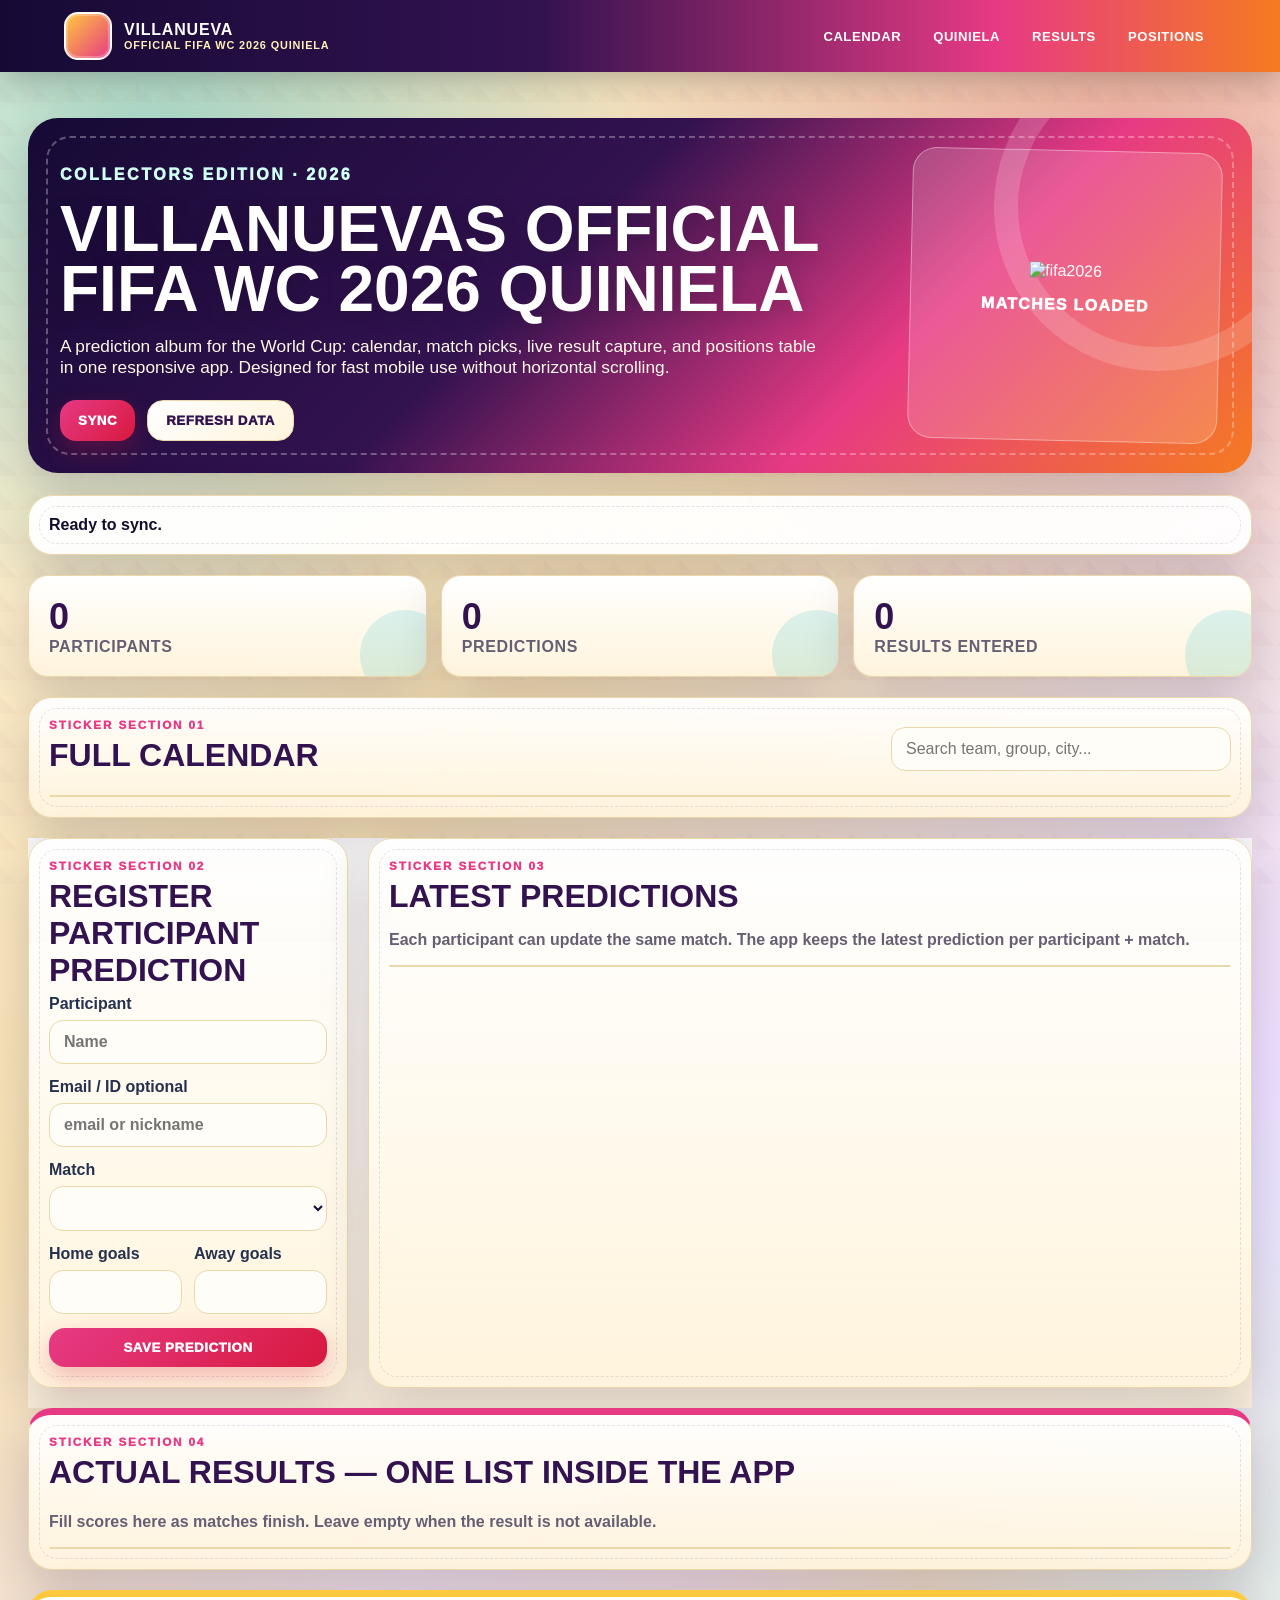
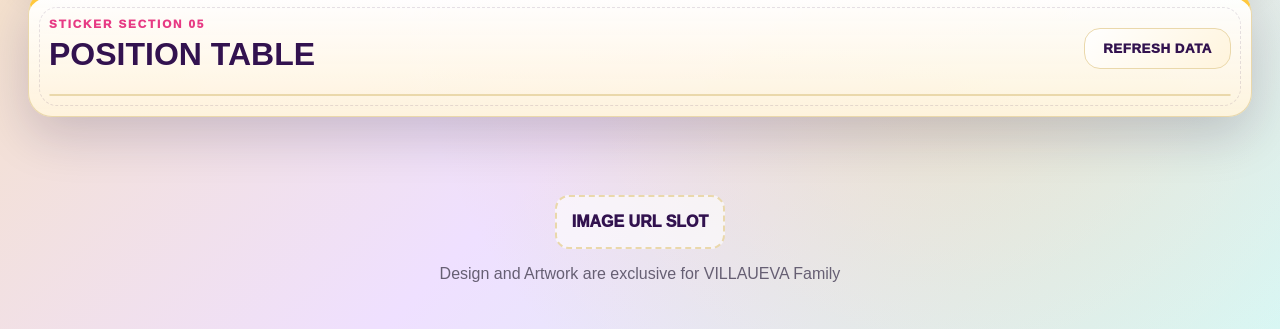
==== commit e178c968: "Update index.html" ====
--- a/index.html
+++ b/index.html
@@ -85,7 +85,6 @@
     <section id="results" class="panel album-section results-album">
       <div class="section-head">
         <div><p class="kicker">Sticker section 04</p><h2>Actual results — one list inside the app</h2></div>
-        <button id="saveAllResultsBtn">Save visible results</button>
       </div>
       <p class="muted">Fill scores here as matches finish. Leave empty when the result is not available.</p>
       <div class="table-wrap match-table-wrap"><table id="resultsTable"></table></div>
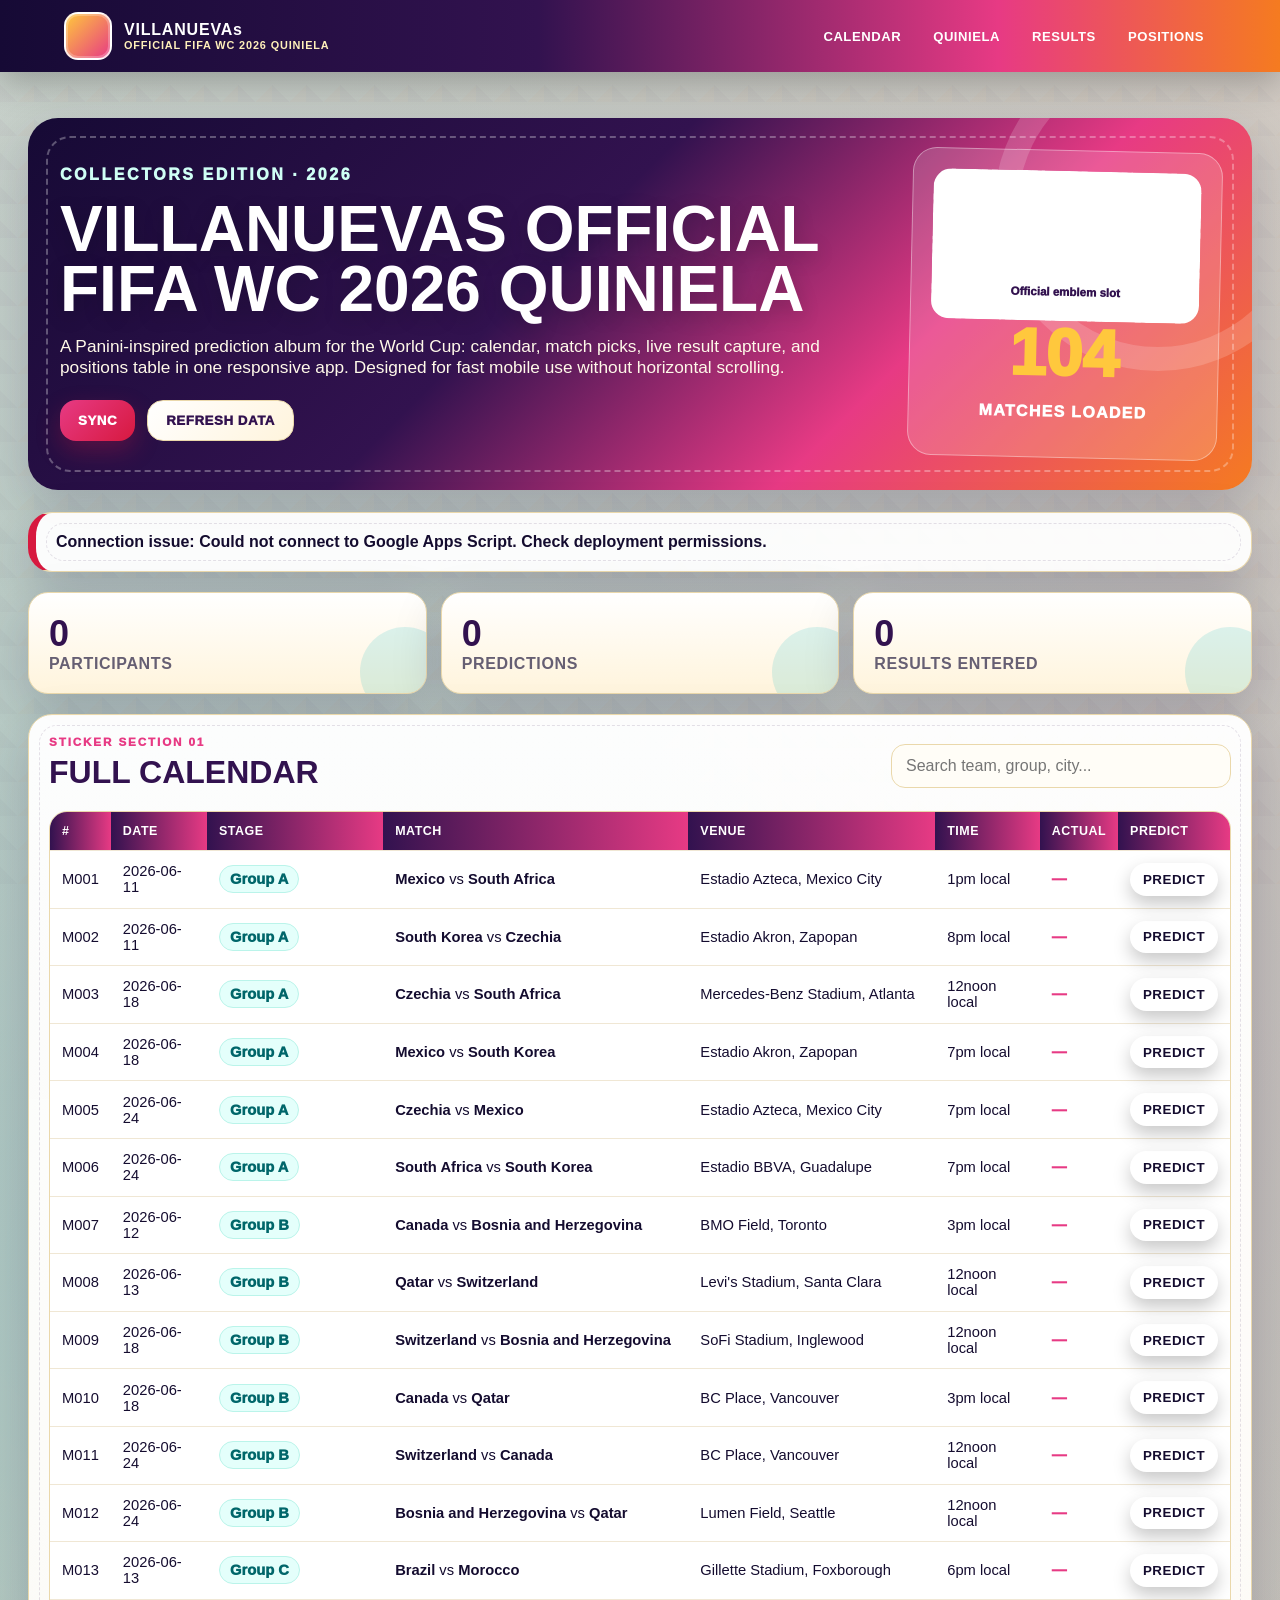
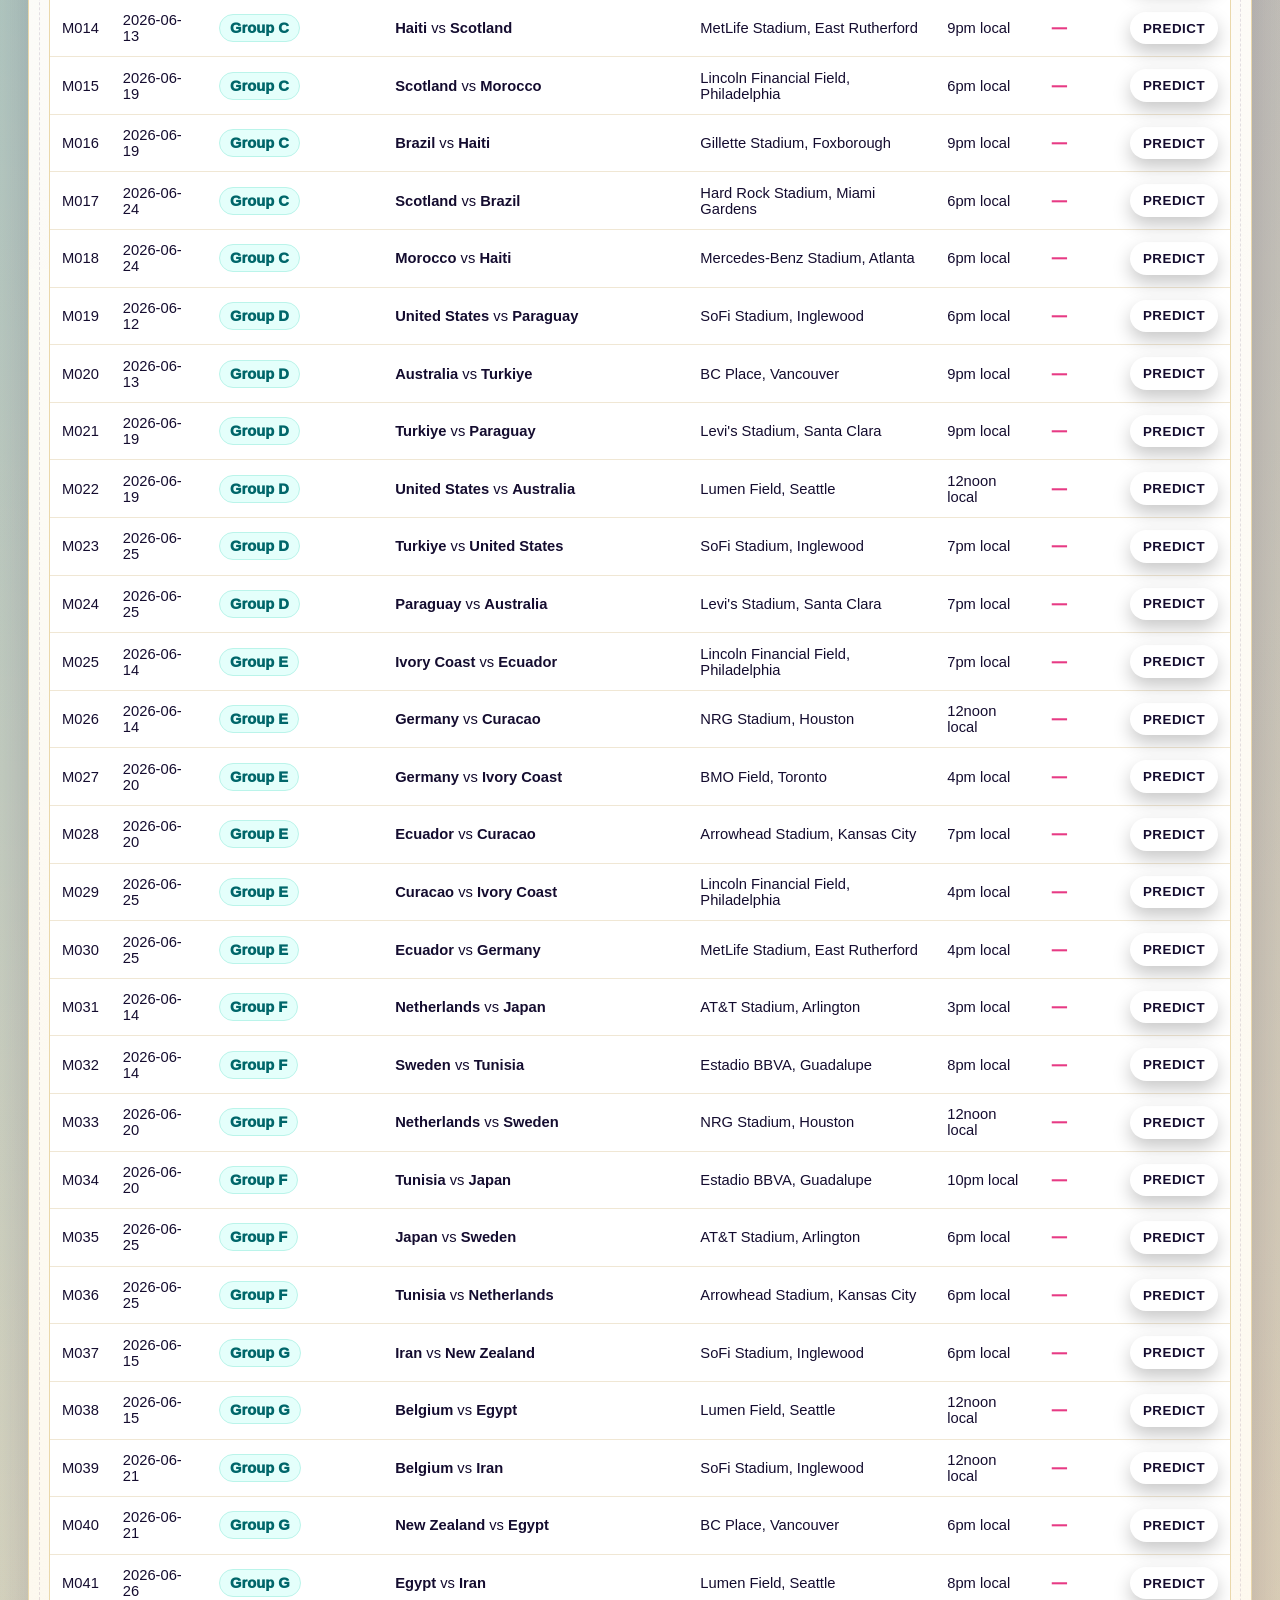
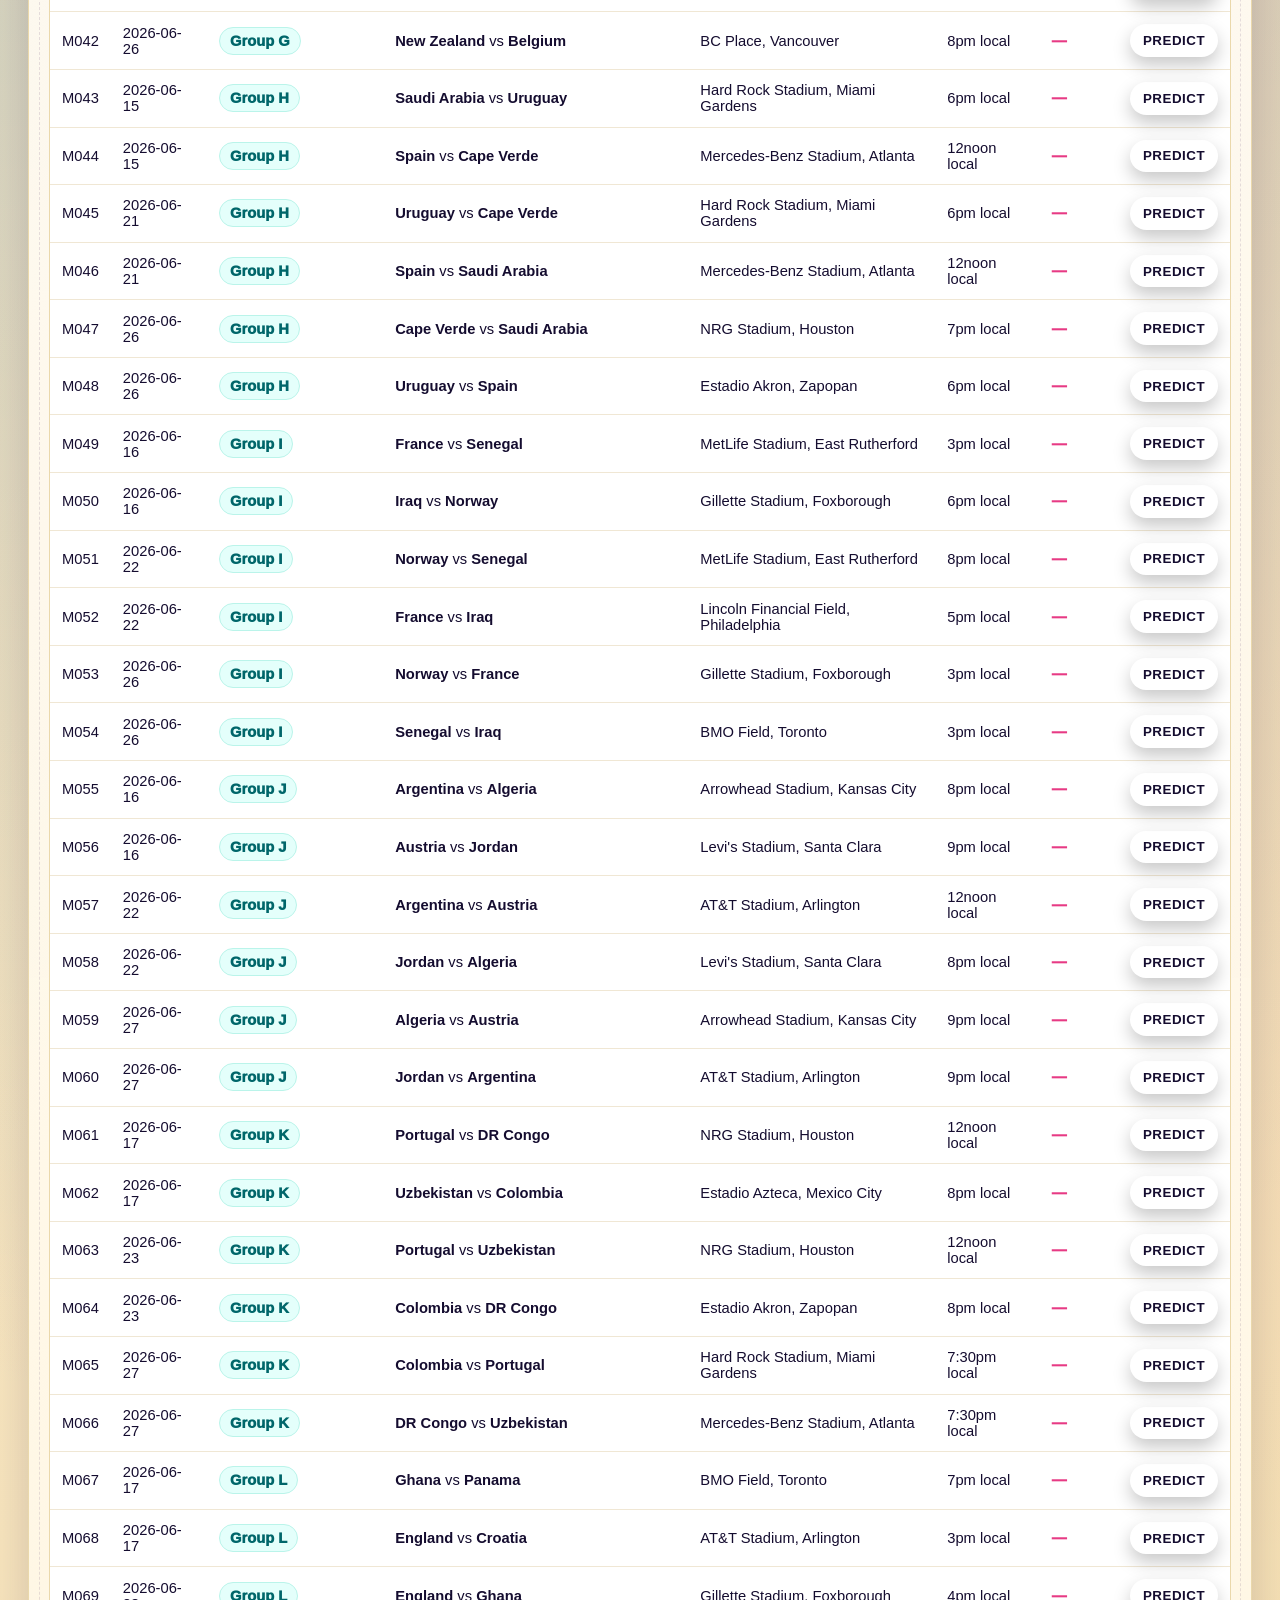
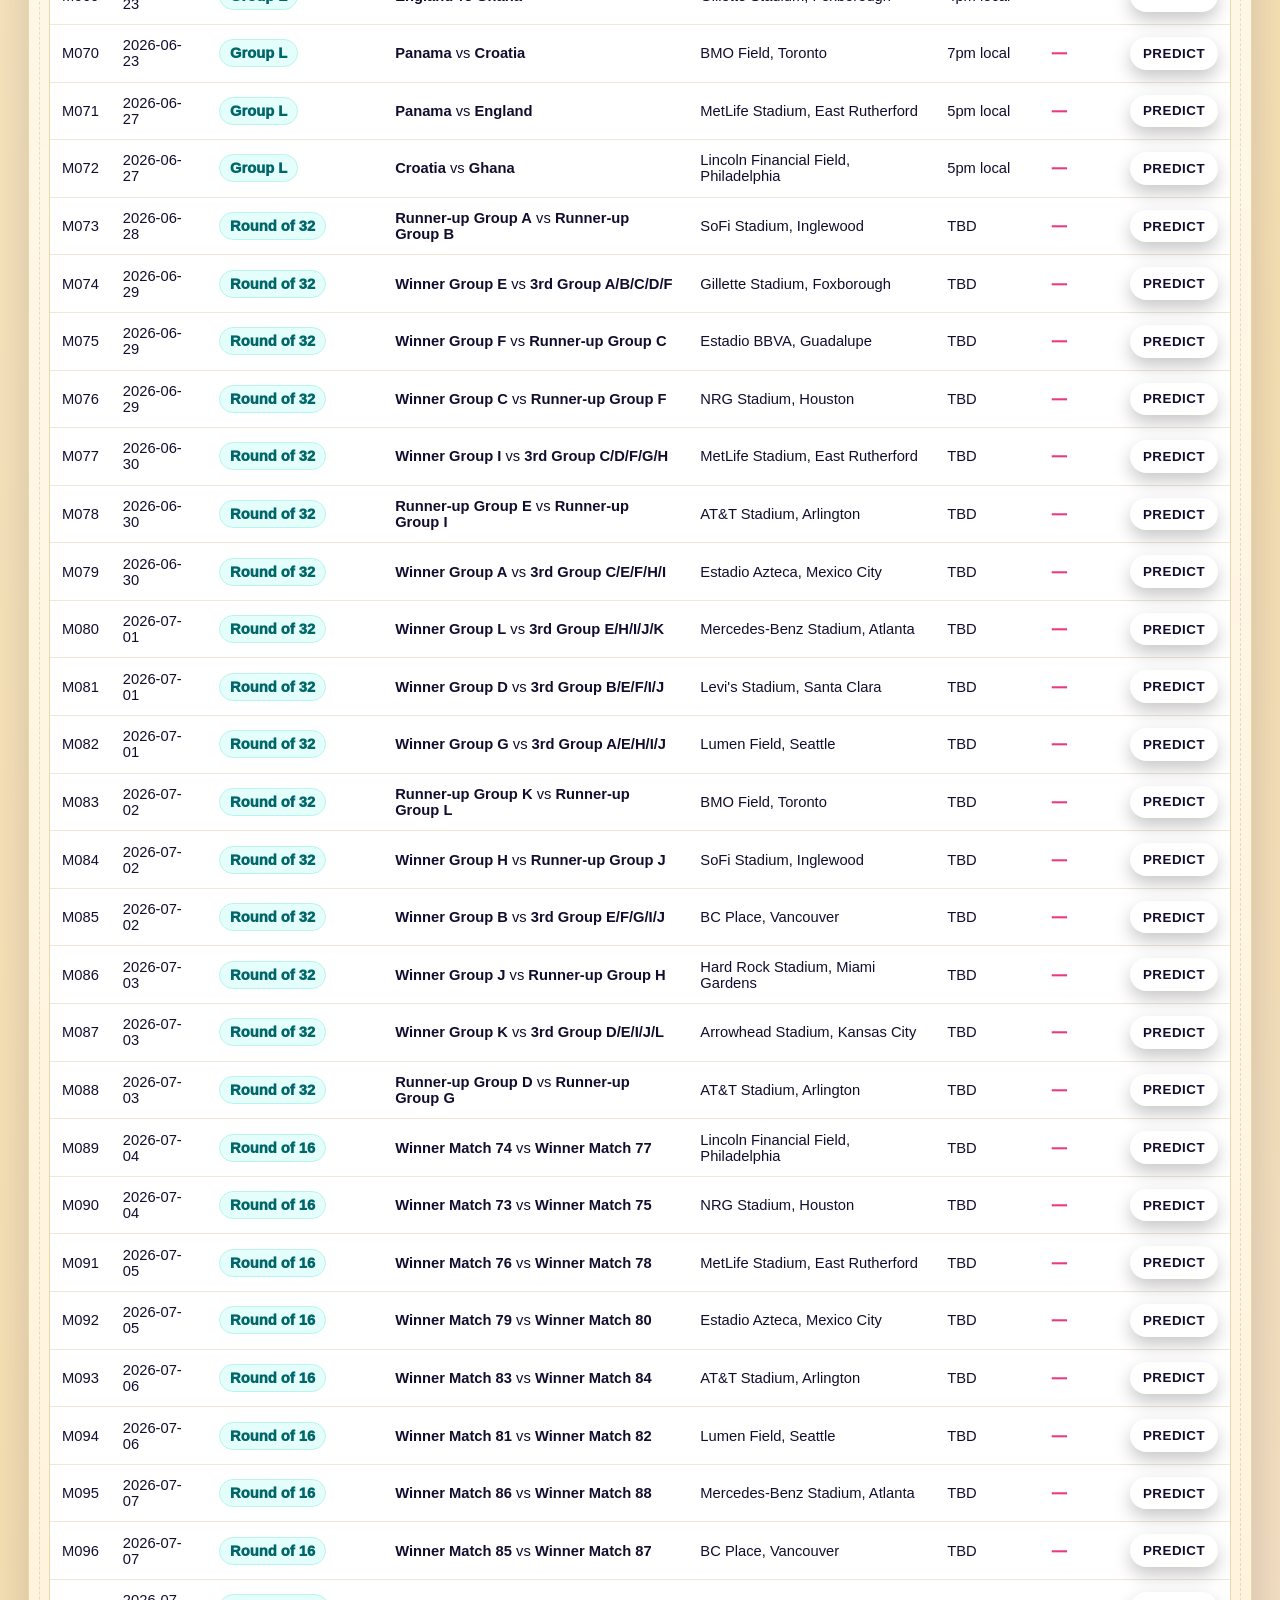
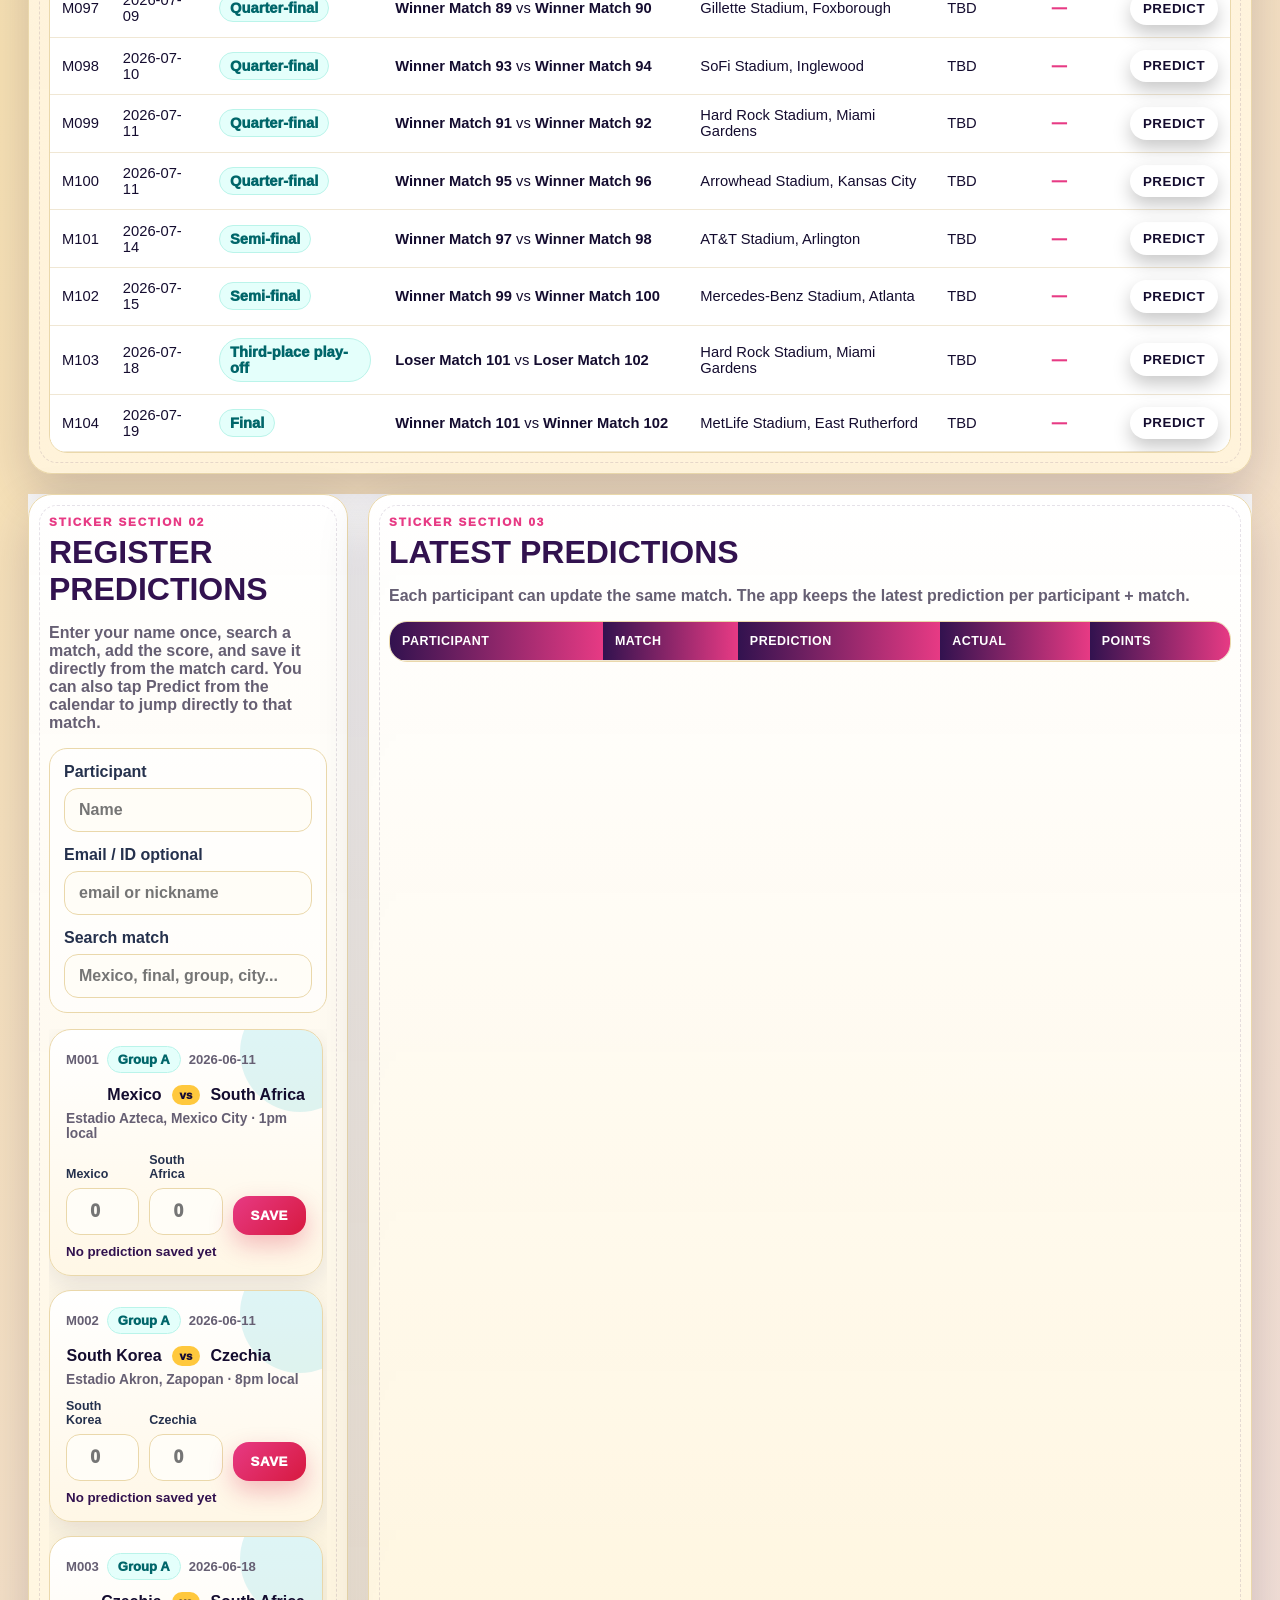
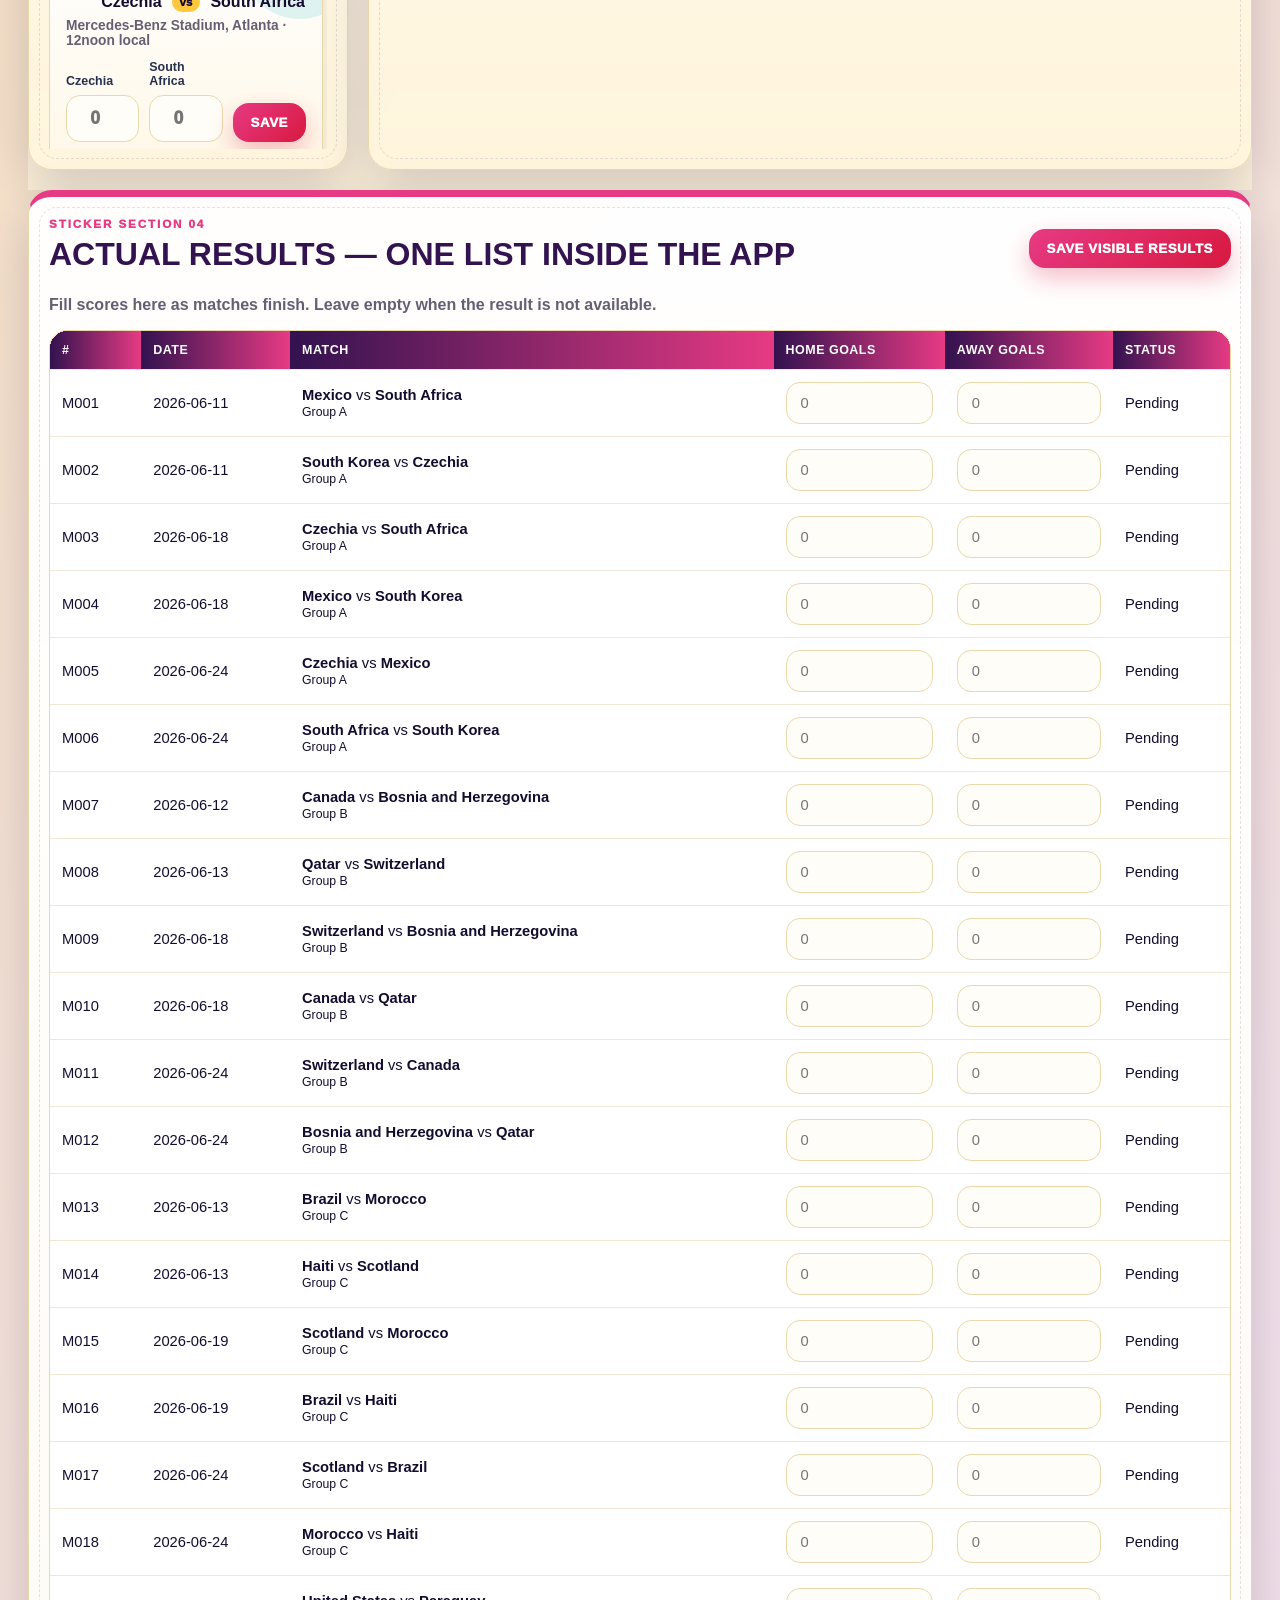
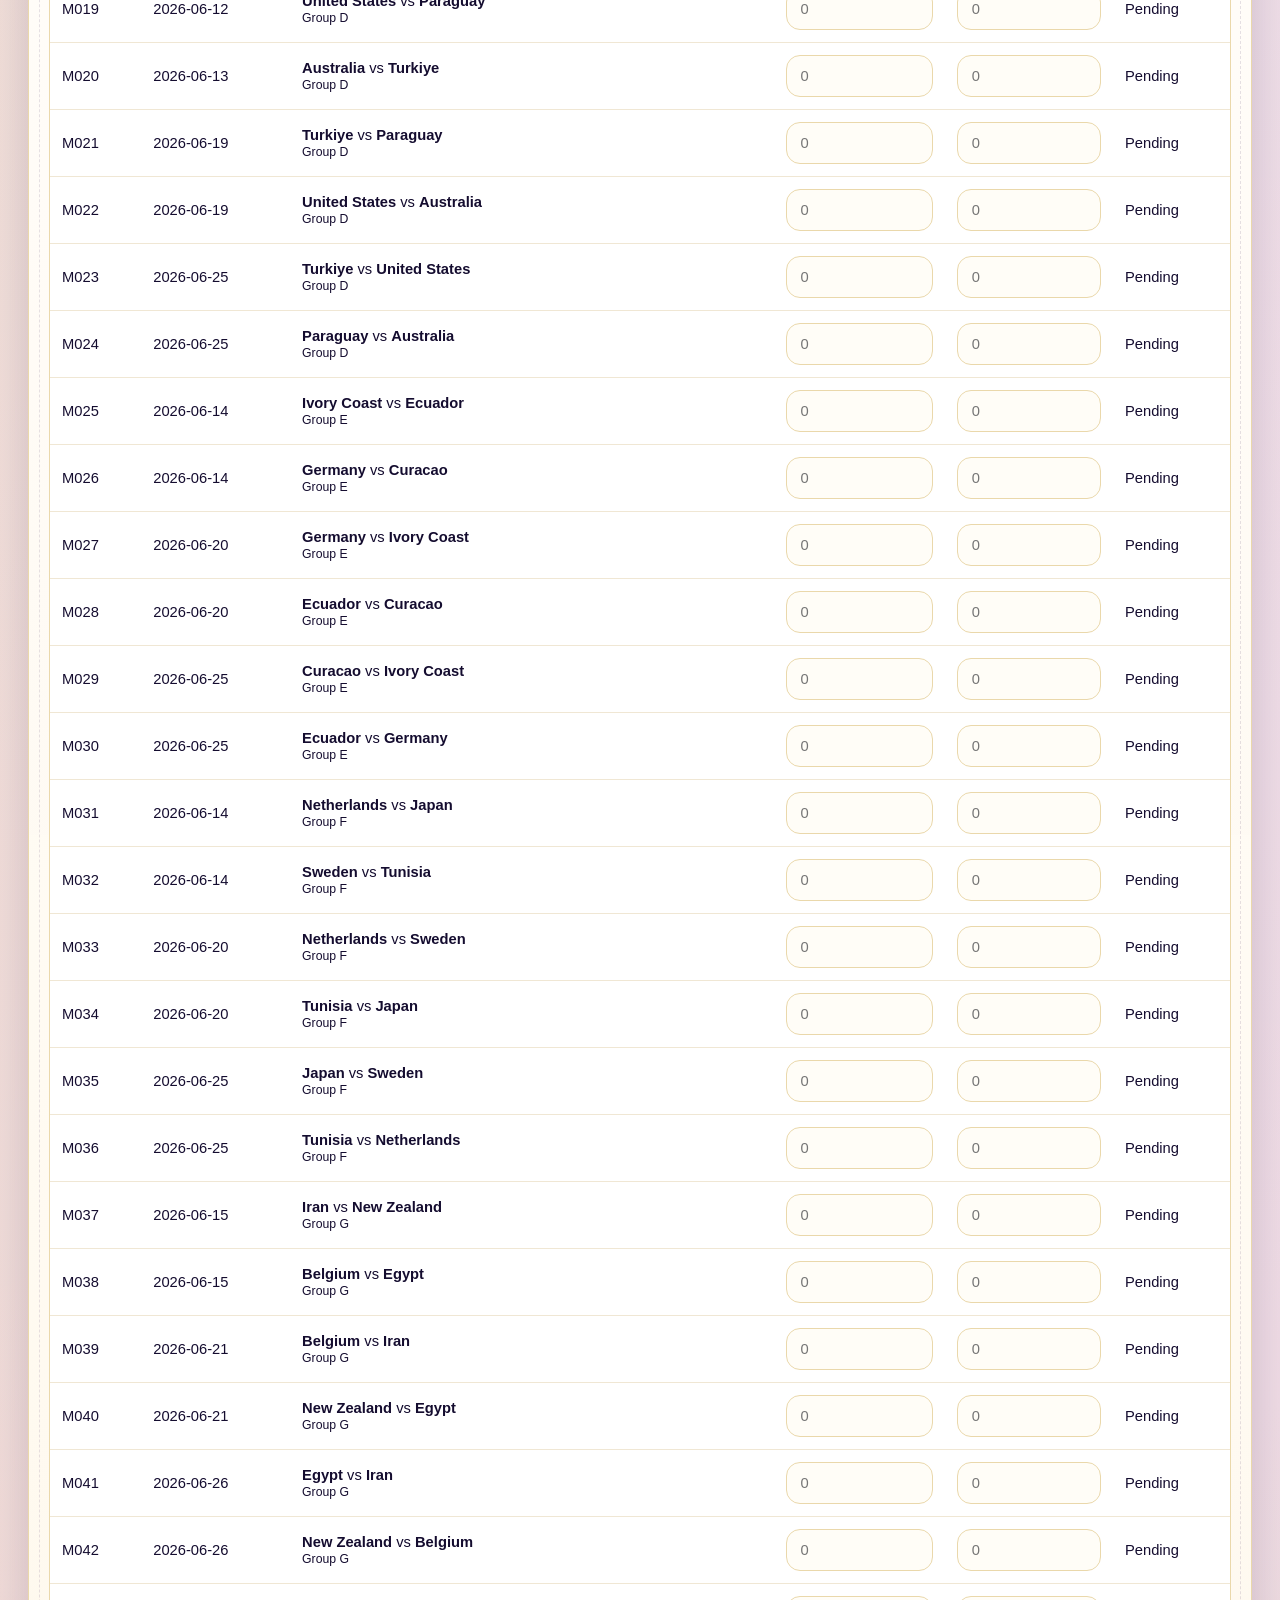
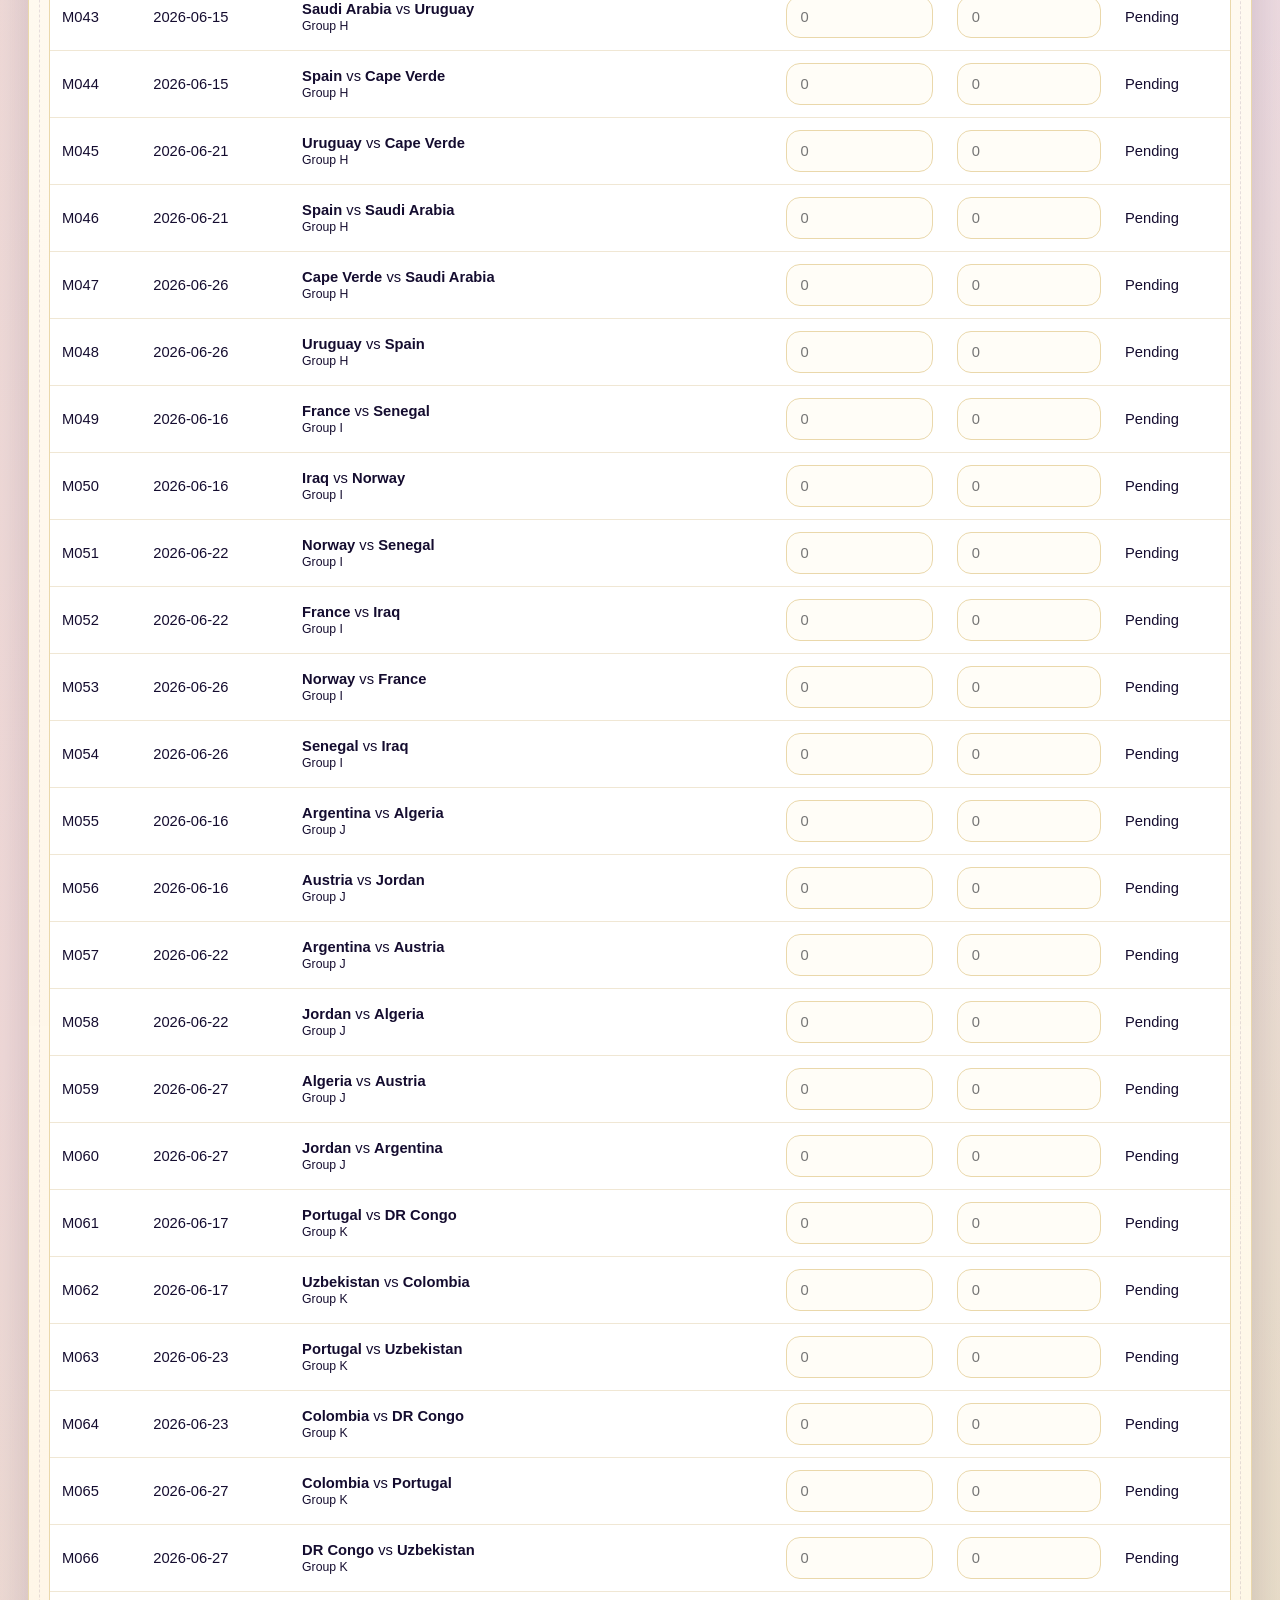
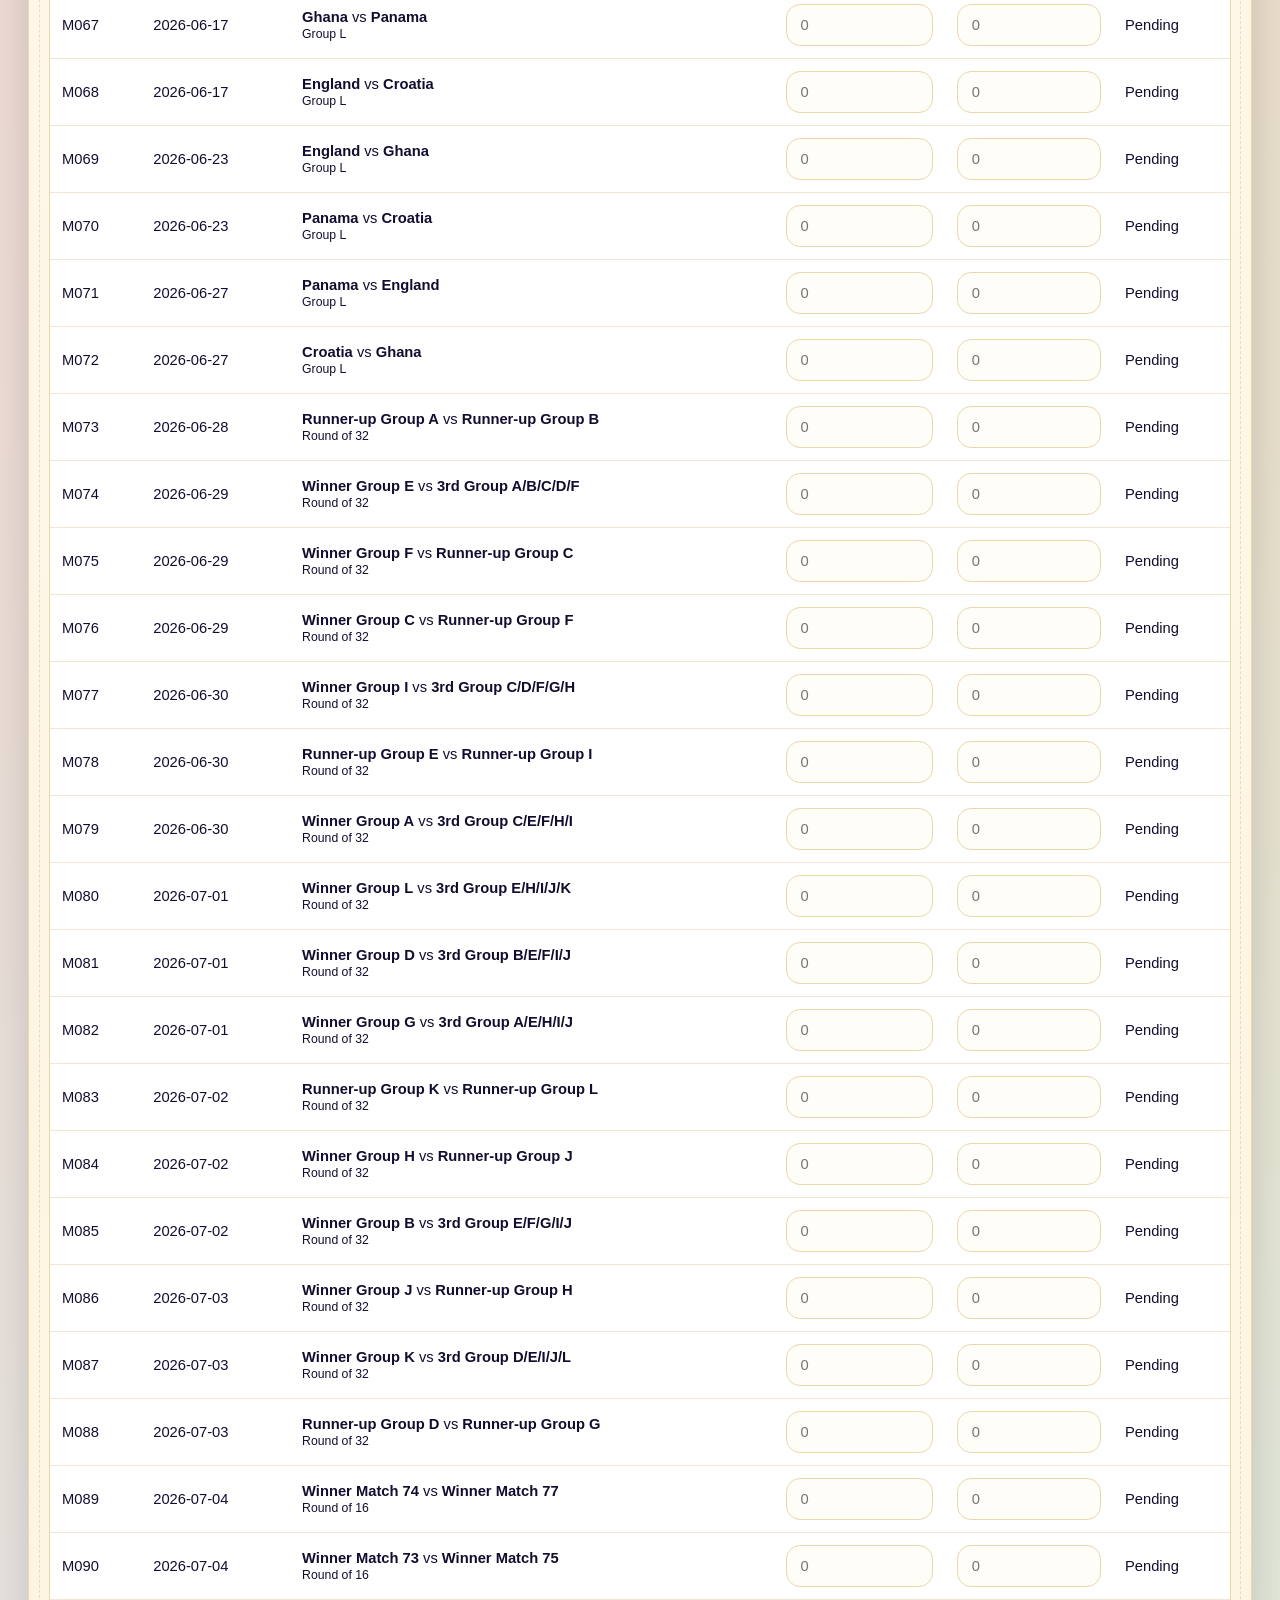
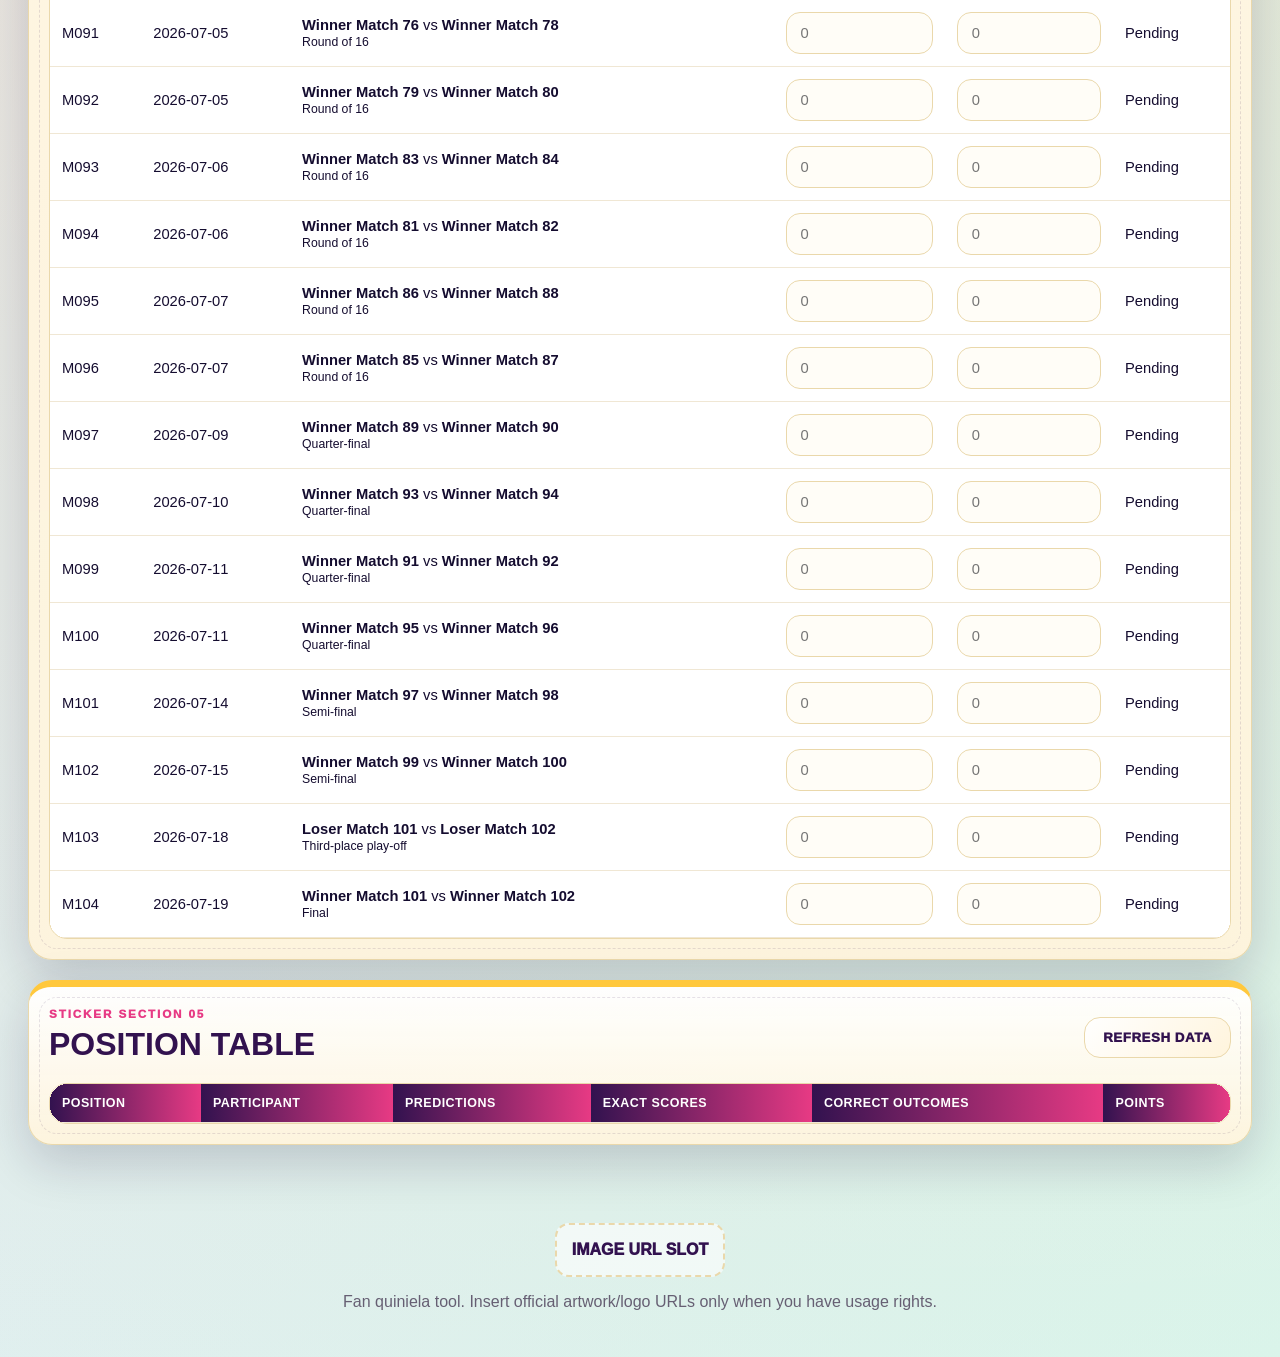
==== commit 3758e2b4: "Add files via upload" ====
--- a/index.html
+++ b/index.html
@@ -3,7 +3,7 @@
 <head>
   <meta charset="utf-8" />
   <meta name="viewport" content="width=device-width, initial-scale=1" />
-  <title>VILLANUEVA official FIFA WC 2026 QUINIELA</title>
+  <title>VILLANUEVAs official FIFA WC 2026 QUINIELA</title>
   <link rel="stylesheet" href="styles.css" />
 </head>
 <body>
@@ -11,7 +11,7 @@
     <a class="brand" href="#home" aria-label="Home">
       <span class="logo-slot" style="--logo-url:url('https://upload.wikimedia.org/wikipedia/en/1/17/2026_FIFA_World_Cup_emblem.svg')" aria-hidden="true"></span>
       <div>
-        <strong>VILLANUEVA</strong>
+        <strong>VILLANUEVAs</strong>
         <small>official FIFA WC 2026 QUINIELA</small>
       </div>
     </a>
@@ -29,16 +29,15 @@
       <div class="hero-copy">
         <p class="eyebrow">Collectors edition · 2026</p>
         <h1>VILLANUEVAs official FIFA WC 2026 QUINIELA</h1>
-        <p class="hero-text">A prediction album for the World Cup: calendar, match picks, live result capture, and positions table in one responsive app. Designed for fast mobile use without horizontal scrolling.</p>
+        <p class="hero-text">A Panini-inspired prediction album for the World Cup: calendar, match picks, live result capture, and positions table in one responsive app. Designed for fast mobile use without horizontal scrolling.</p>
         <div class="hero-actions">
           <button id="syncBtn">SYNC</button>
           <button id="refreshHeroBtn" class="secondary">REFRESH DATA</button>
         </div>
       </div>
       <aside class="hero-card album-card">
-       <div class="image-container">
-    <img src="https://upload.wikimedia.org/wikipedia/en/1/17/2026_FIFA_World_Cup_emblem.svg" alt="fifa2026">
-</div>  
+        <div class="image-placeholder logo-placeholder" style="--hero-logo:url('https://upload.wikimedia.org/wikipedia/en/1/17/2026_FIFA_World_Cup_emblem.svg')"><span>Official emblem slot</span></div>
+        <span>104</span>
         <p>matches loaded</p>
       </aside>
     </section>
@@ -60,19 +59,16 @@
     </section>
 
     <section id="quiniela" class="grid-two album-section">
-      <div class="panel sticker-card">
+      <div class="panel sticker-card prediction-center">
         <p class="kicker">Sticker section 02</p>
-        <h2>Register participant prediction</h2>
-        <form id="predictionForm" class="form">
-          <label>Participant<input id="participant" required placeholder="Name" /></label>
-          <label>Email / ID optional<input id="participantId" placeholder="email or nickname" /></label>
-          <label>Match<select id="matchSelect"></select></label>
-          <div class="score">
-            <label>Home goals<input id="predHome" type="number" min="0" max="20" required /></label>
-            <label>Away goals<input id="predAway" type="number" min="0" max="20" required /></label>
-          </div>
-          <button>Save prediction</button>
-        </form>
+        <h2>Register predictions</h2>
+        <p class="muted">Enter your name once, search a match, add the score, and save it directly from the match card. You can also tap <b>Predict</b> from the calendar to jump directly to that match.</p>
+        <div class="form participant-bar">
+          <label>Participant<input id="participantGlobal" required placeholder="Name" /></label>
+          <label>Email / ID optional<input id="participantIdGlobal" placeholder="email or nickname" /></label>
+          <label>Search match<input id="predictionSearch" placeholder="Mexico, final, group, city..." /></label>
+        </div>
+        <div id="predictionMatchList" class="prediction-list" aria-live="polite"></div>
       </div>
       <div class="panel sticker-card">
         <p class="kicker">Sticker section 03</p>
@@ -85,6 +81,7 @@
     <section id="results" class="panel album-section results-album">
       <div class="section-head">
         <div><p class="kicker">Sticker section 04</p><h2>Actual results — one list inside the app</h2></div>
+        <button id="saveAllResultsBtn">Save visible results</button>
       </div>
       <p class="muted">Fill scores here as matches finish. Leave empty when the result is not available.</p>
       <div class="table-wrap match-table-wrap"><table id="resultsTable"></table></div>
@@ -101,7 +98,7 @@
 
   <footer>
     <span class="footer-logo-slot">IMAGE URL SLOT</span>
-    <p>Design and Artwork are exclusive for VILLAUEVA Family</p>
+    <p>Fan quiniela tool. Insert official artwork/logo URLs only when you have usage rights.</p>
   </footer>
   <script src="app.js"></script>
 </body>
--- a/styles.css
+++ b/styles.css
@@ -40,3 +40,38 @@
   .table-wrap{overflow:visible;border:0;background:transparent}.table-wrap table{min-width:0;width:100%;border-collapse:separate;border-spacing:0 12px;background:transparent}.table-wrap thead{display:none}.table-wrap tbody,.table-wrap tr,.table-wrap td{display:block;width:100%}.table-wrap tr{background:#fff;border:1px solid var(--line);border-radius:20px;box-shadow:0 10px 26px rgba(22,10,53,.10);padding:12px;margin-bottom:12px;overflow:hidden}.table-wrap td{border:0;padding:8px 10px;display:grid;grid-template-columns:106px 1fr;gap:10px;align-items:start;font-size:.94rem}.table-wrap td:before{content:attr(data-label);font-weight:1000;text-transform:uppercase;letter-spacing:.04em;color:var(--wc-purple);font-size:.72rem}.table-wrap .teams{display:block;padding:12px;background:linear-gradient(135deg,#fff7e5,#f3fffd);border-radius:14px;margin:4px 0 8px}.table-wrap .teams:before{display:block;margin-bottom:6px}.table-wrap .teams b{display:block;font-size:1rem;color:var(--wc-deep)}.table-wrap .teams span{display:inline-block;margin:5px 0;padding:3px 8px;border-radius:999px;background:var(--wc-yellow);font-size:.72rem;font-weight:1000;color:var(--wc-deep)}.match-id{font-weight:1000;color:var(--wc-pink)}.result-row td[data-label="Home goals"],.result-row td[data-label="Away goals"]{grid-template-columns:1fr}.result-row td[data-label="Home goals"]:before,.result-row td[data-label="Away goals"]:before{margin-bottom:6px}.resultInput{font-size:1.05rem;text-align:center;font-weight:900}.compact table{border-spacing:0 10px}#search{max-width:none}.tag{width:max-content}.status-cell{font-weight:1000;color:var(--wc-purple)}
 }
 @media(max-width:420px){.brand div{max-width:230px}.hero h1{font-size:2rem}.table-wrap td{grid-template-columns:92px 1fr}.panel:before{display:none}}
+
+/* Prediction UX fix: visible phone-first cards */
+.prediction-center{grid-column:span 1;}
+.participant-bar{background:rgba(255,255,255,.62);border:1px solid var(--line);border-radius:18px;padding:14px;margin:12px 0 16px;}
+.prediction-list{display:grid;gap:14px;max-height:720px;overflow:auto;padding-right:4px;}
+.prediction-match-card{background:linear-gradient(180deg,#fff,#fff7e6);border:1px solid var(--line);border-radius:22px;padding:16px;box-shadow:0 10px 26px rgba(22,10,53,.10);position:relative;overflow:hidden;}
+.prediction-match-card:before{content:"";position:absolute;right:-38px;top:-38px;width:120px;height:120px;border-radius:50%;background:rgba(0,179,184,.13);}
+.pm-meta,.pm-teams,.pm-venue,.pm-score,.pm-saved{position:relative;z-index:1;}
+.pm-meta{display:flex;gap:8px;align-items:center;flex-wrap:wrap;color:var(--muted);font-weight:900;font-size:.82rem;}
+.pm-teams{display:grid;grid-template-columns:1fr auto 1fr;gap:10px;align-items:center;margin:12px 0 6px;font-size:1rem;}
+.pm-teams b:first-child{text-align:right}.pm-teams span{background:var(--wc-yellow);color:var(--wc-deep);border-radius:999px;padding:4px 8px;font-weight:1000;font-size:.72rem}.pm-venue{color:var(--muted);font-size:.86rem;font-weight:700;margin-bottom:12px}.pm-score{display:grid;grid-template-columns:1fr 1fr auto;gap:10px;align-items:end}.pm-score label{font-size:.78rem}.pm-score input{text-align:center;font-size:1.1rem;font-weight:1000}.pm-saved{display:block;margin-top:9px;color:var(--wc-purple);font-weight:900;}
+@media(max-width:820px){
+  #quiniela.grid-two{display:block}.prediction-center{margin-bottom:18px}.participant-bar{gap:10px}.prediction-list{max-height:none;overflow:visible;padding-right:0}.pm-teams{grid-template-columns:1fr;text-align:center;gap:6px}.pm-teams b:first-child{text-align:center}.pm-score{grid-template-columns:1fr;gap:9px}.pm-score button{width:100%;padding:14px 18px}.prediction-match-card{padding:15px;border-radius:20px}.pm-meta{justify-content:center}.pm-venue{text-align:center}
+}
+
+
+.mini-predict-btn{
+  border:0;
+  border-radius:999px;
+  padding:.55rem .8rem;
+  font-weight:900;
+  cursor:pointer;
+  background:linear-gradient(135deg,var(--gold),var(--sun));
+  color:var(--ink);
+  box-shadow:0 8px 18px rgba(0,0,0,.22);
+}
+.selected-prediction-card{
+  outline:4px solid var(--gold);
+  box-shadow:0 0 0 8px rgba(255,206,0,.25), 0 22px 48px rgba(0,0,0,.35);
+  transform:translateY(-2px);
+}
+@media(max-width:760px){
+  .mini-predict-btn{width:100%; padding:.75rem 1rem; font-size:1rem;}
+  .prediction-match-card{scroll-margin-top:88px;}
+}
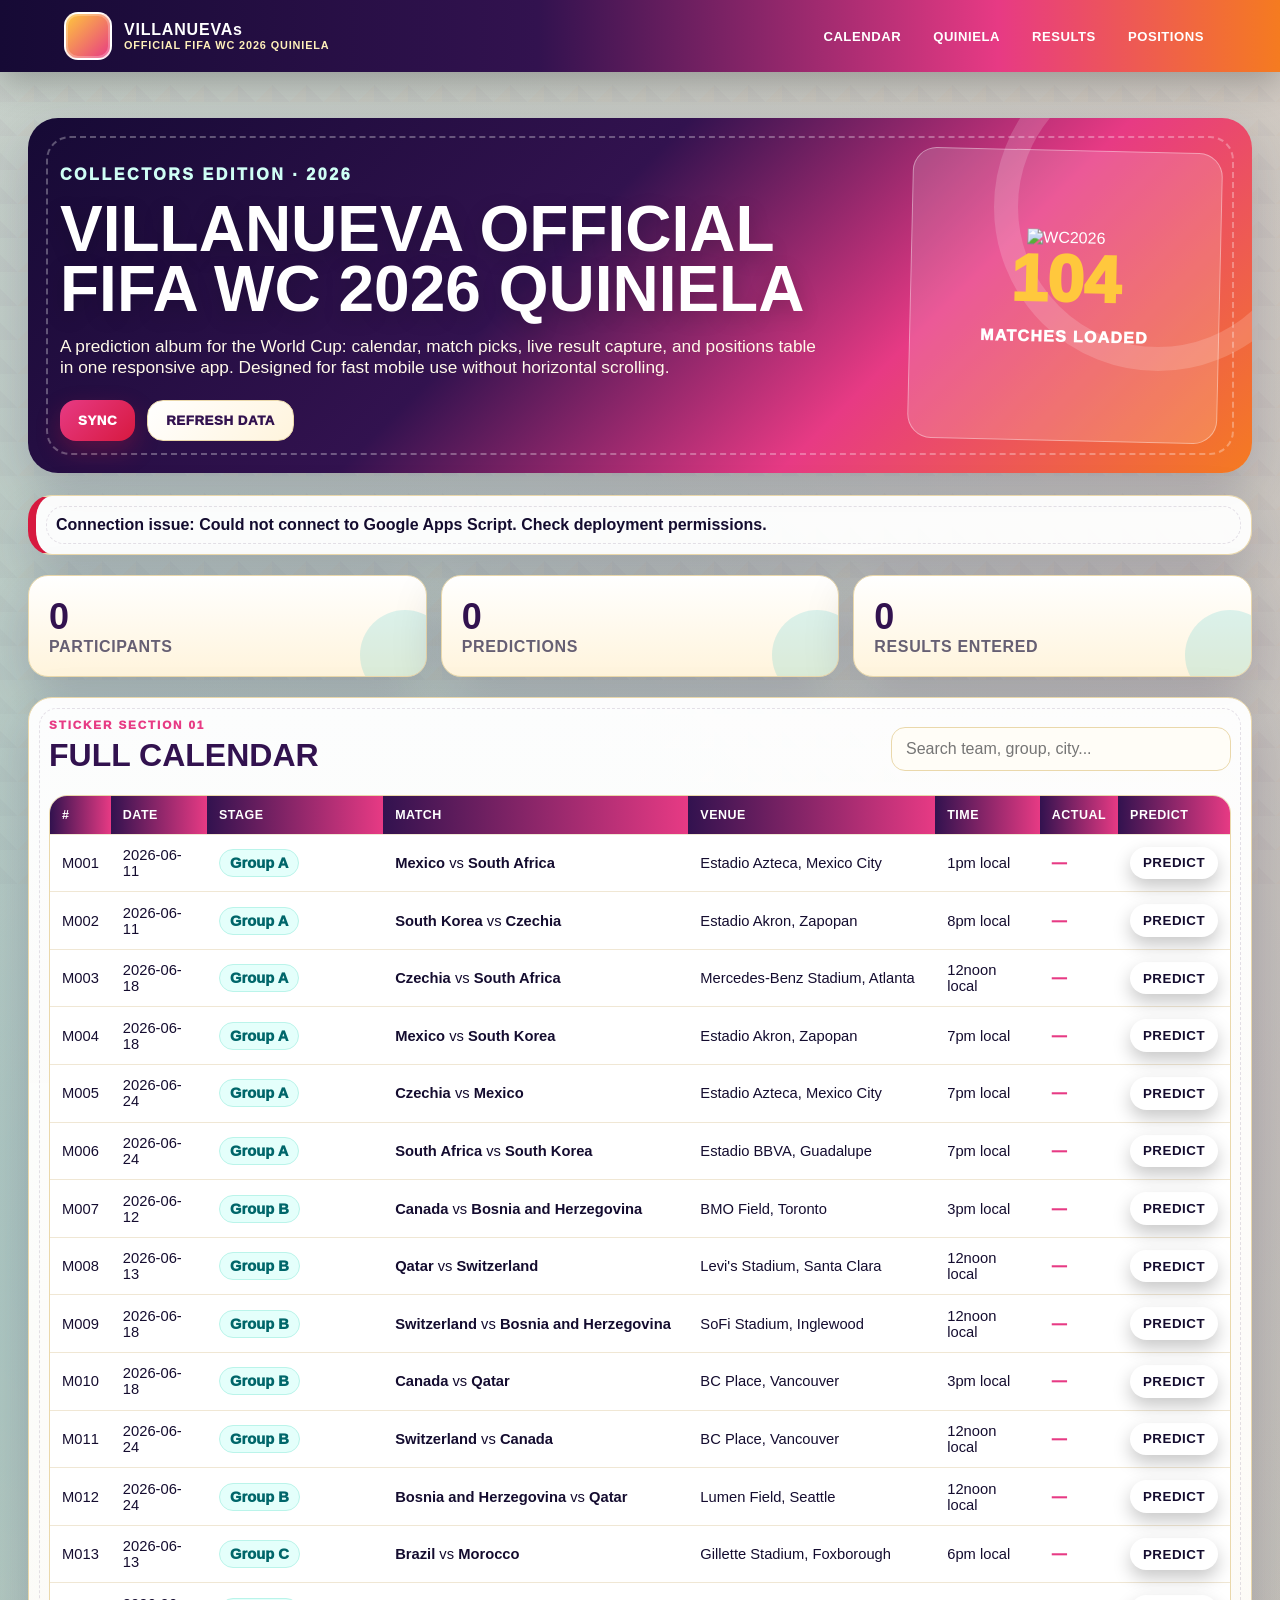
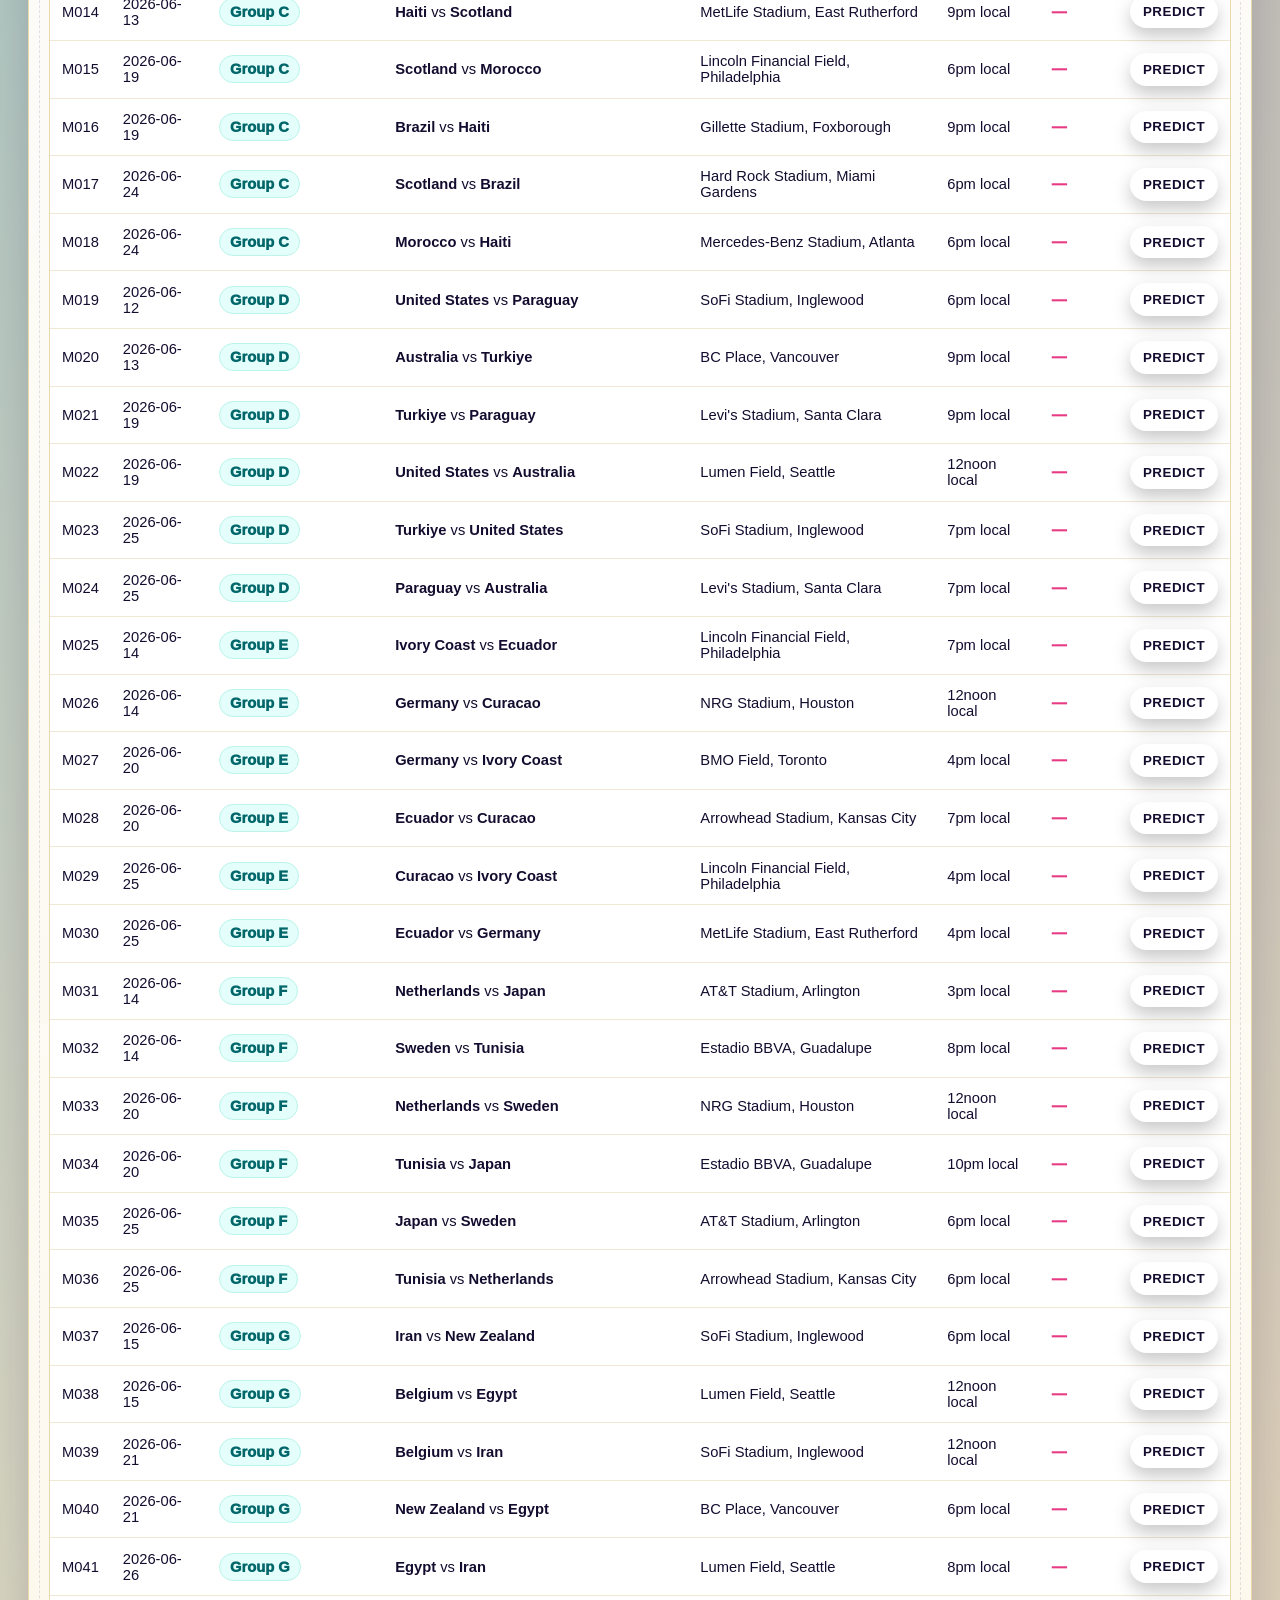
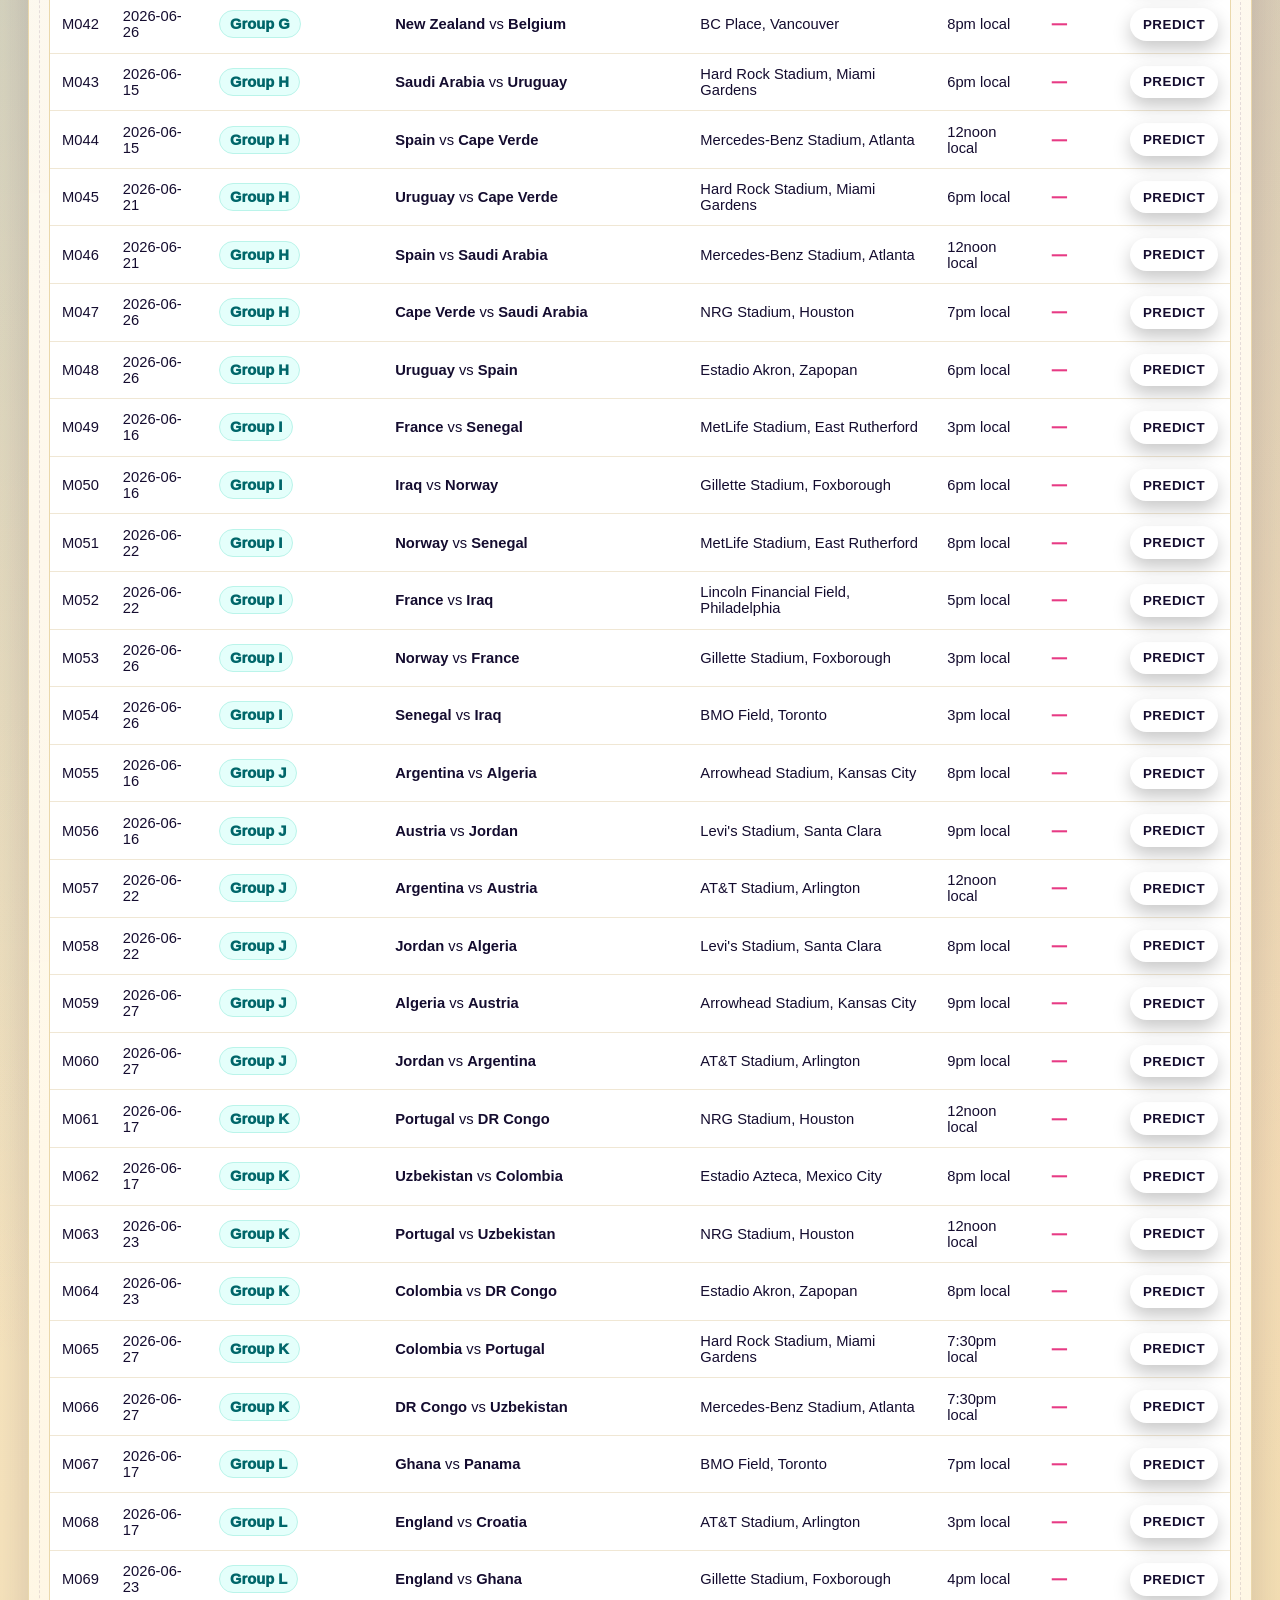
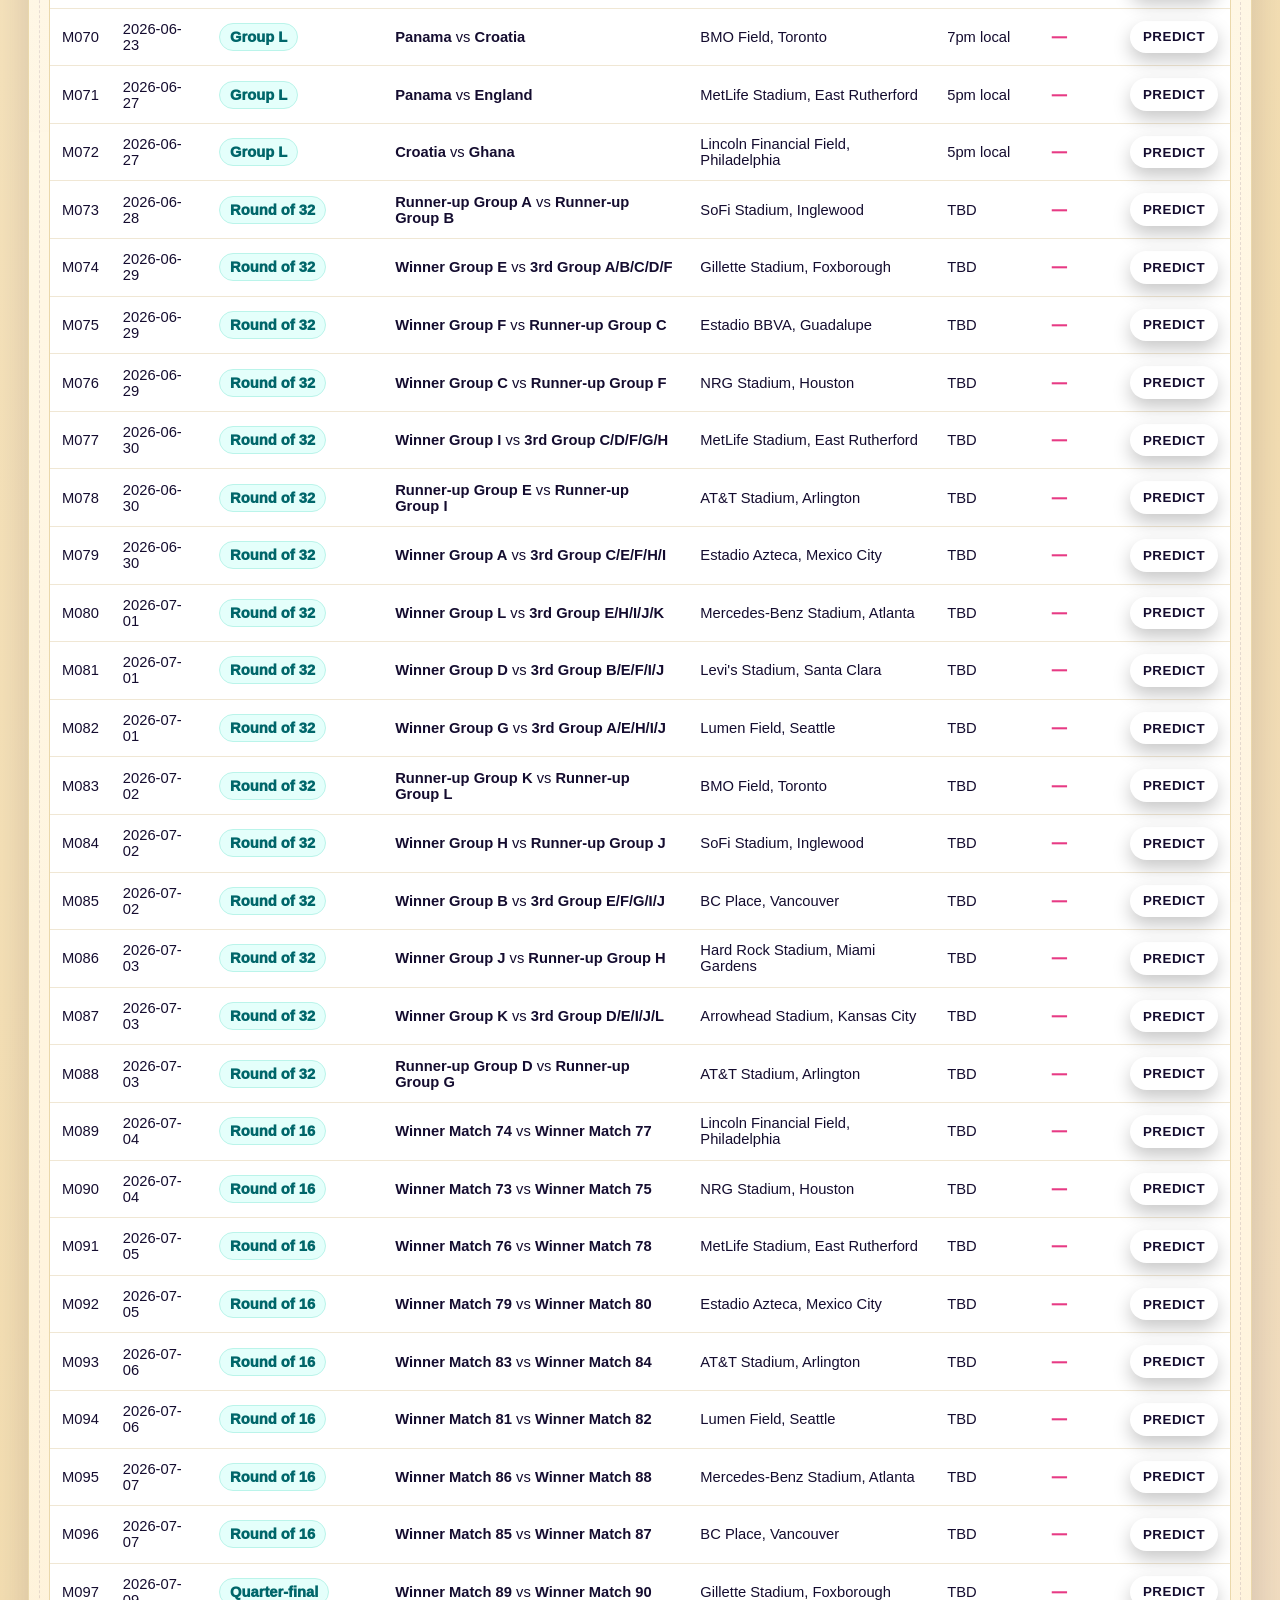
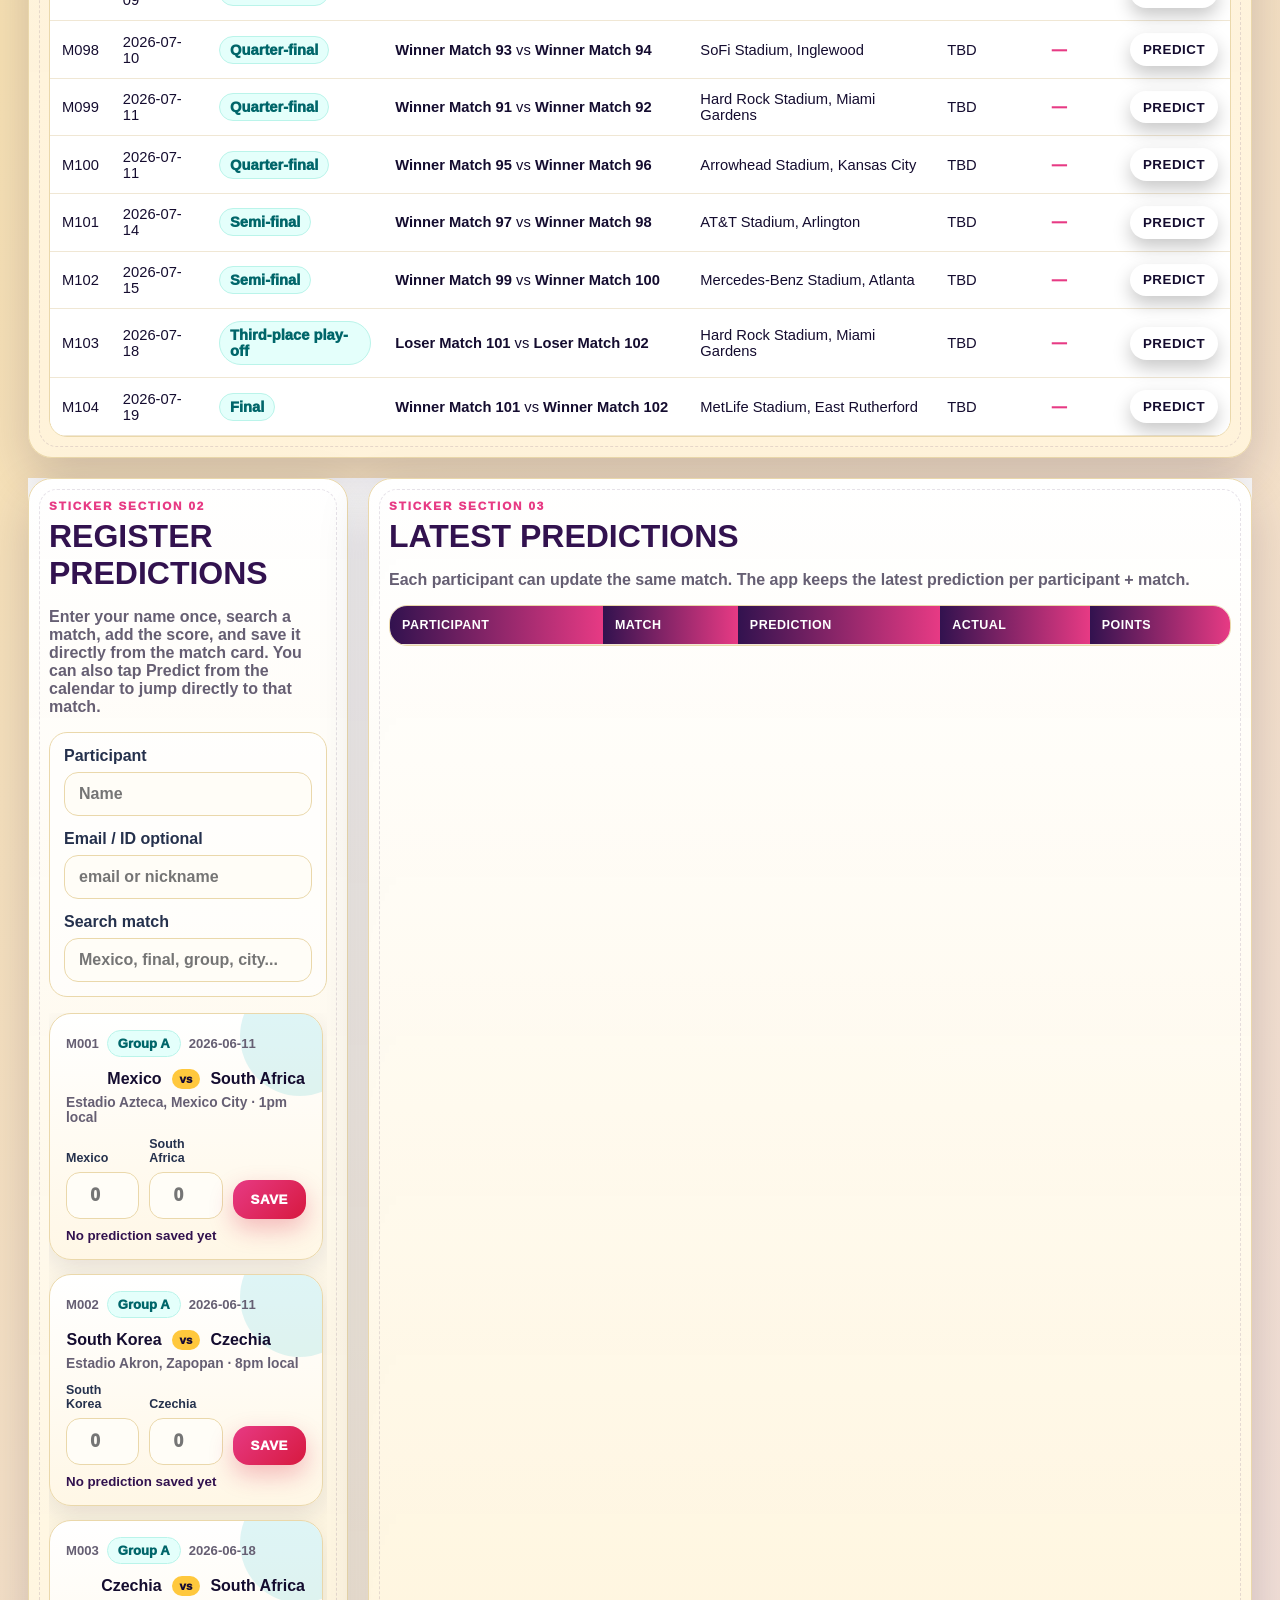
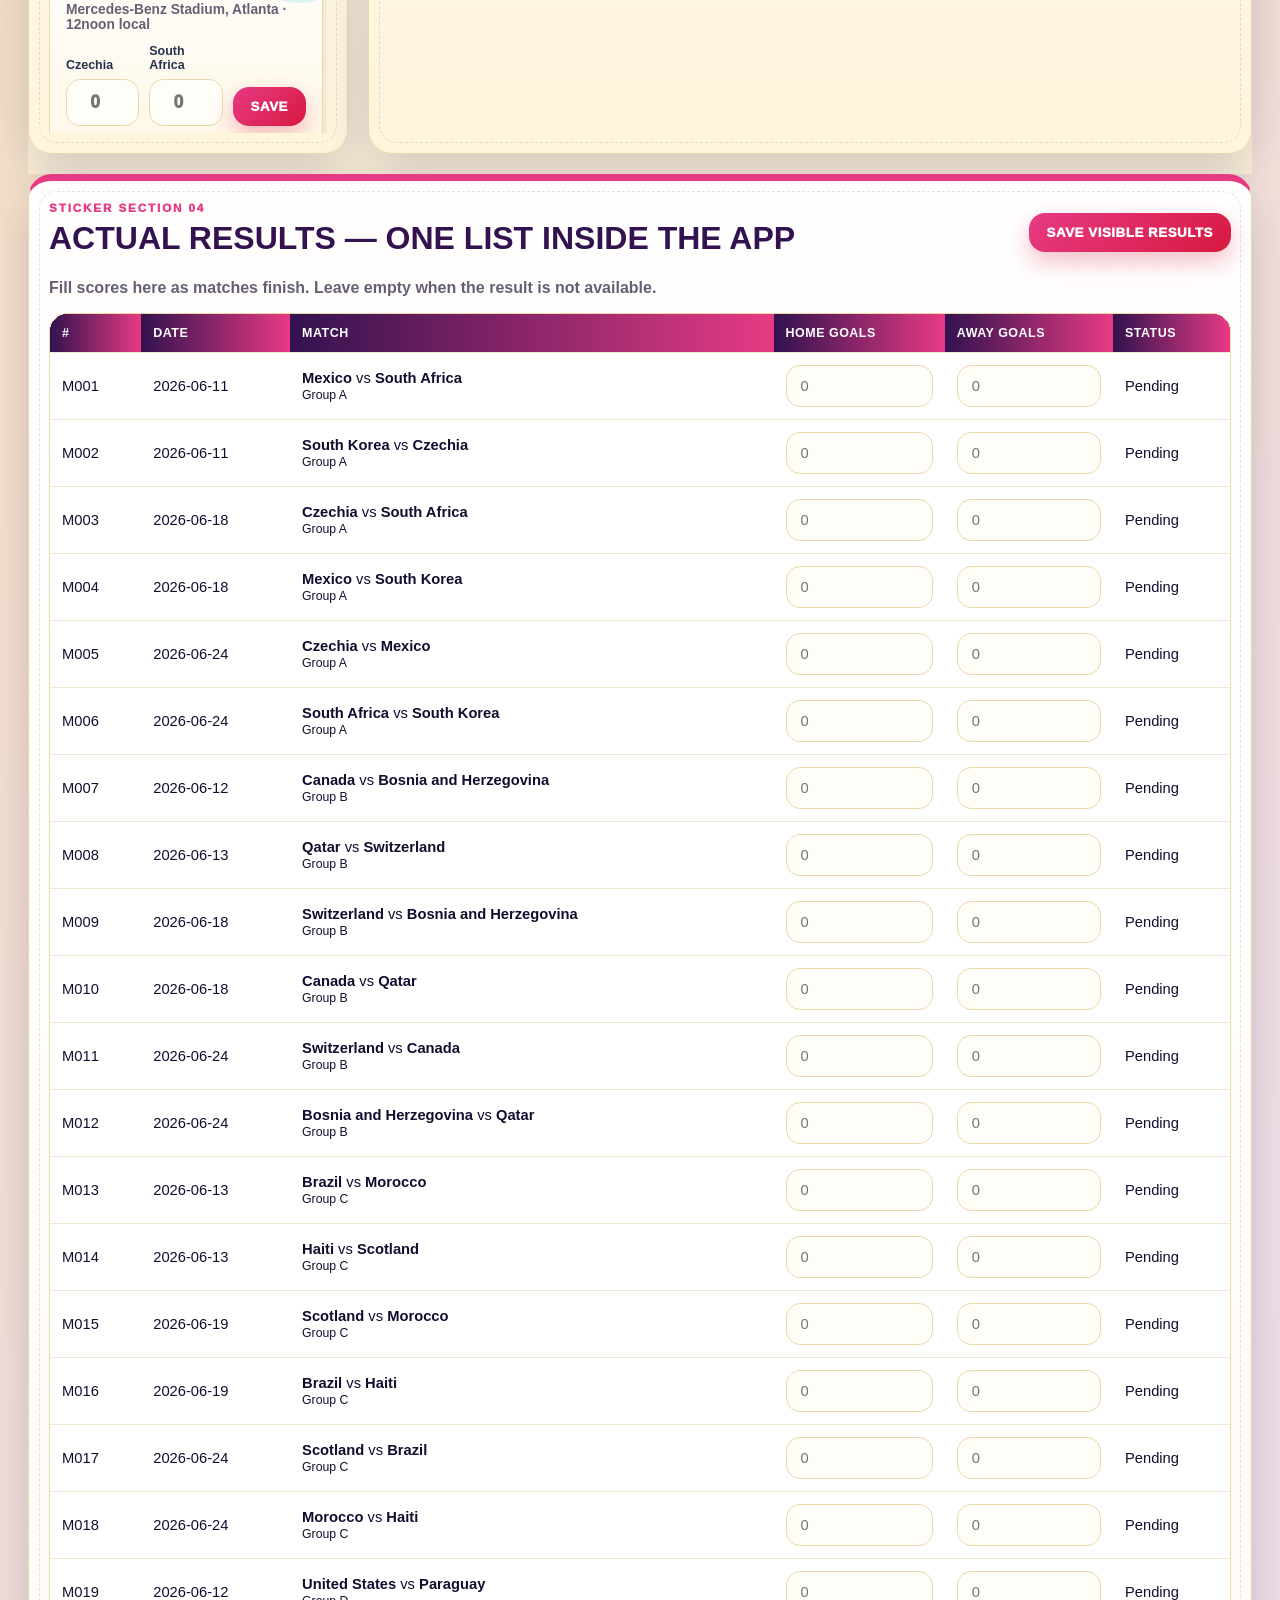
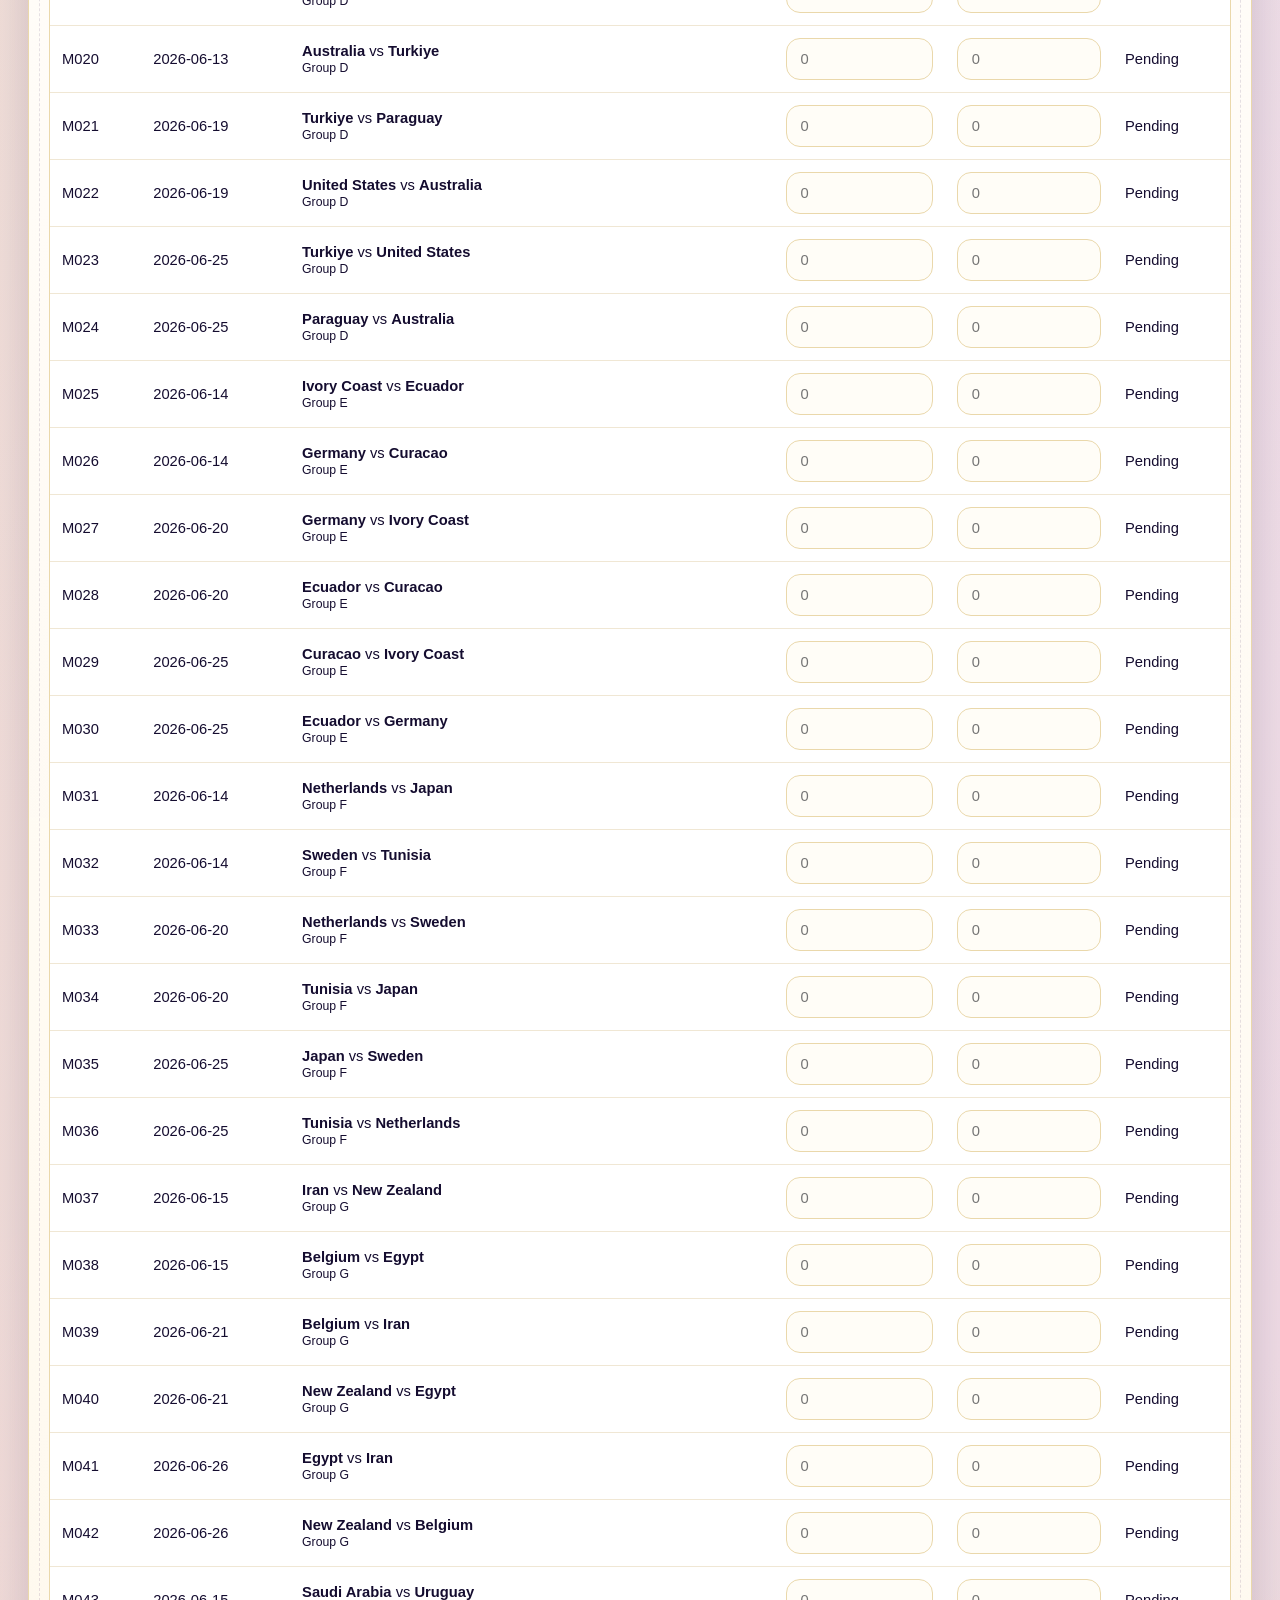
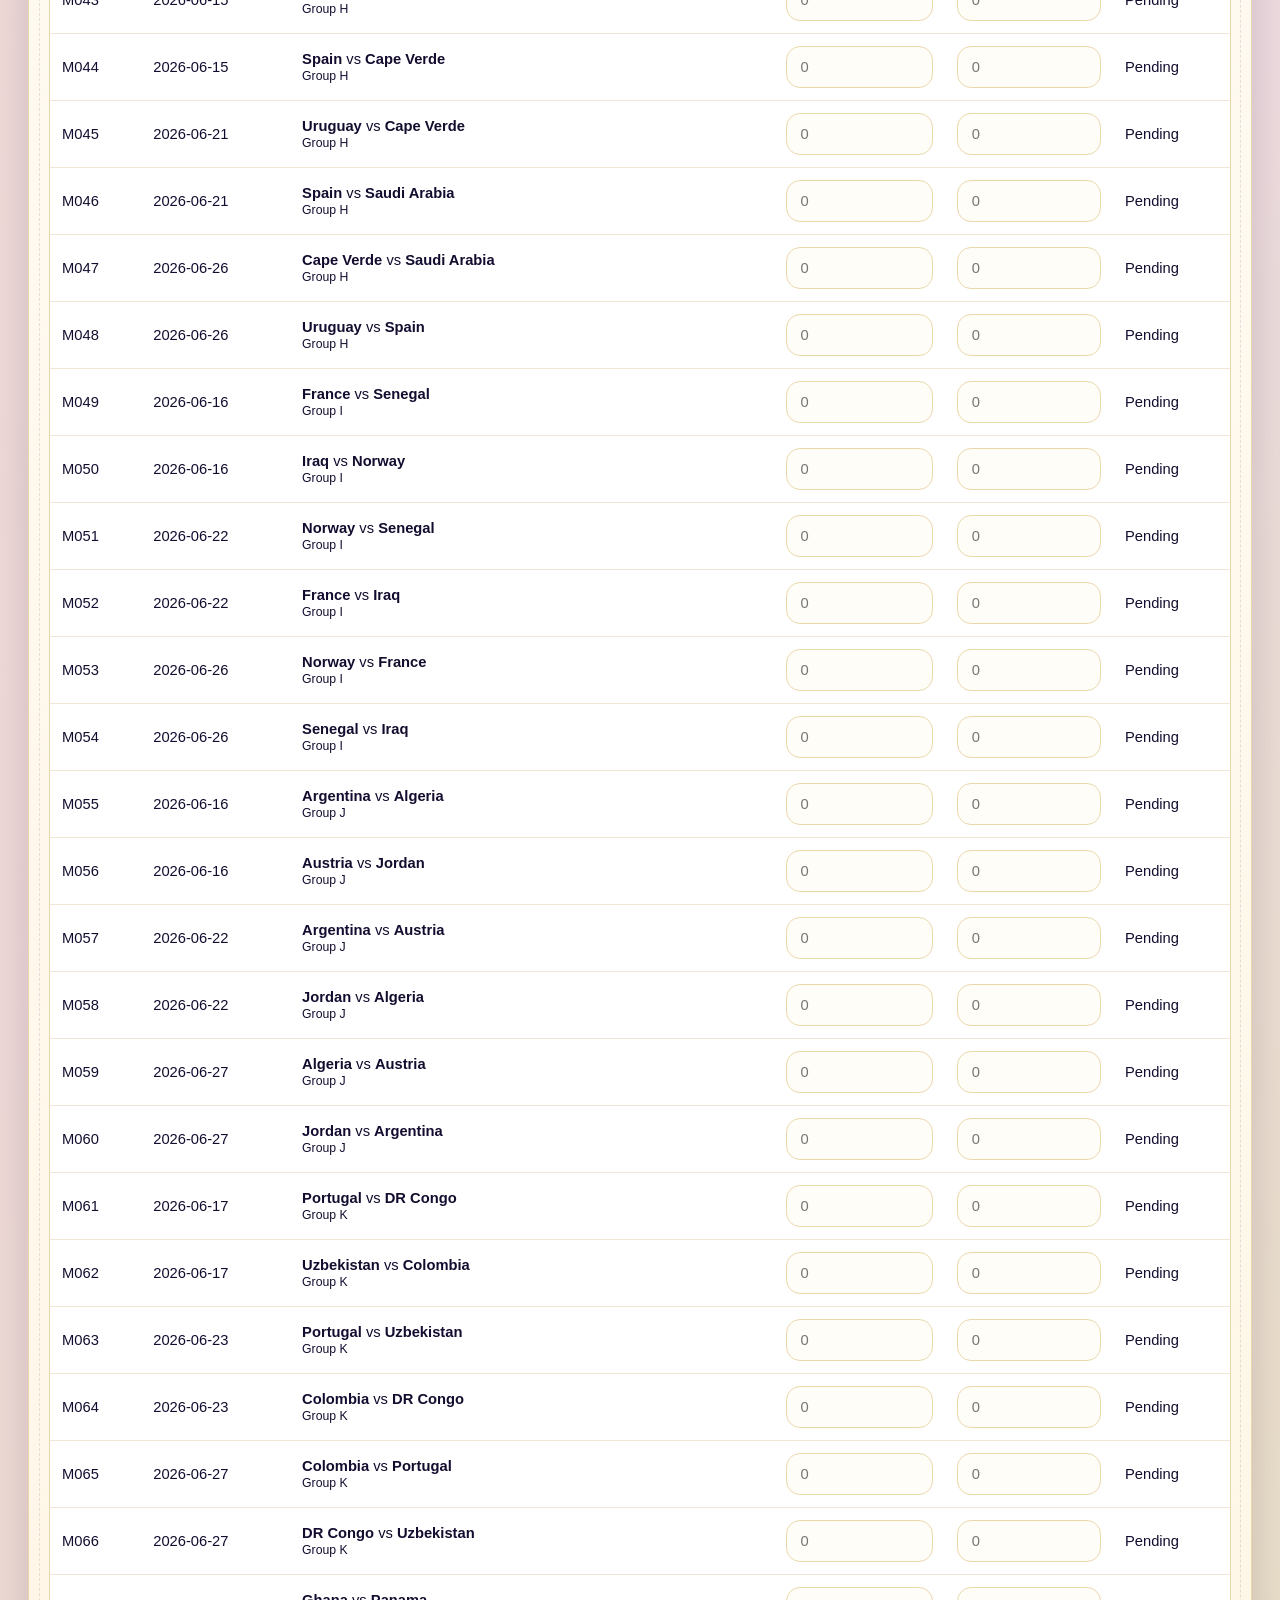
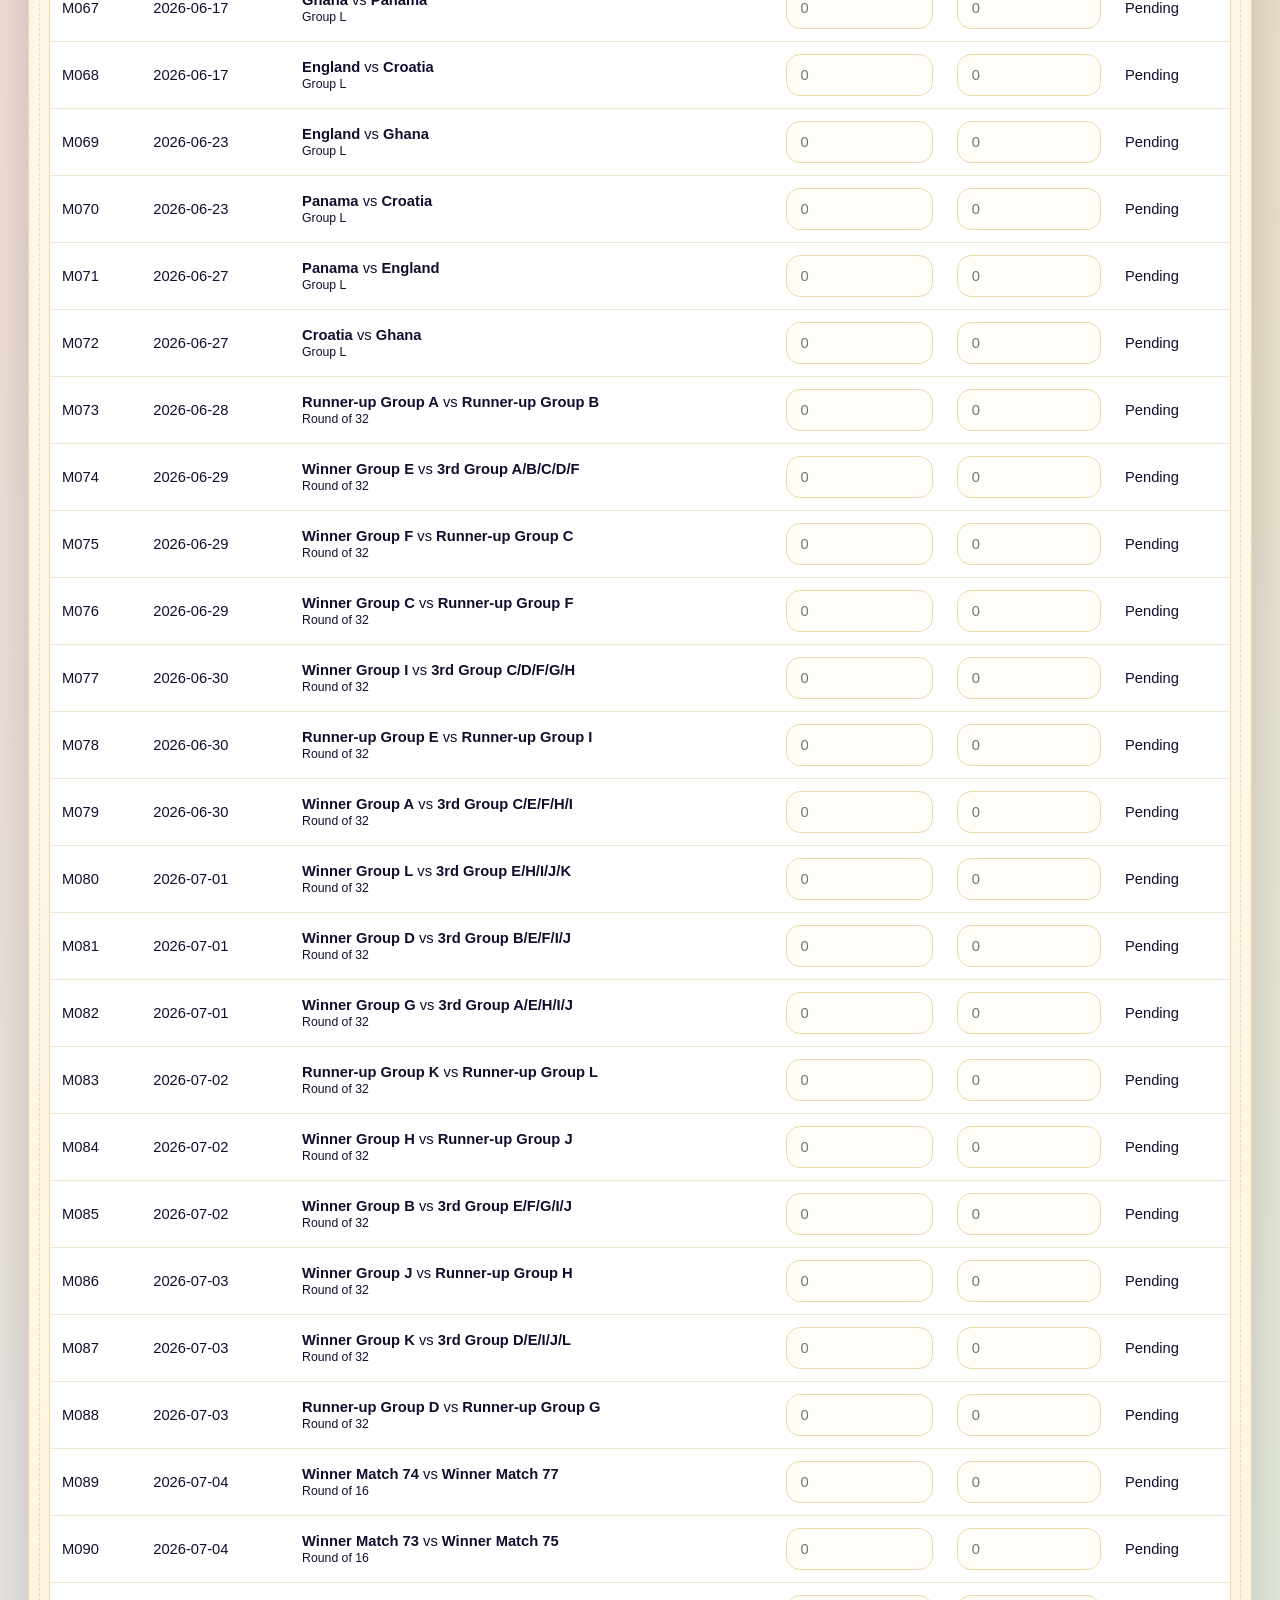
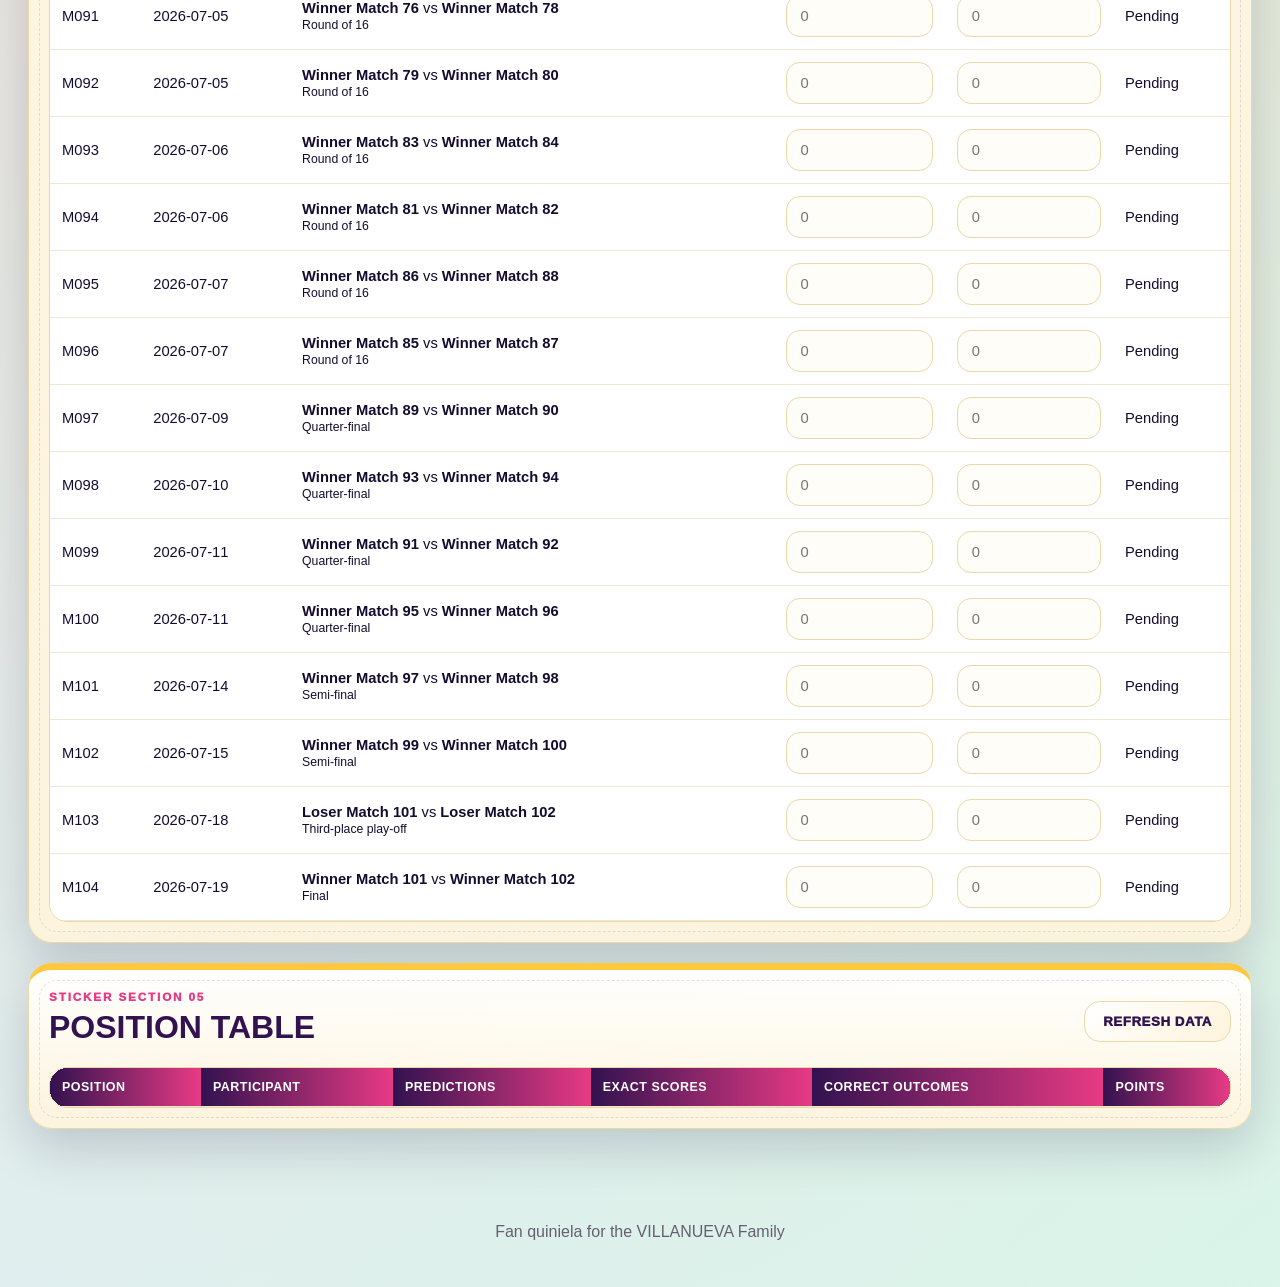
==== commit d49488e9: "Update index.html" ====
--- a/index.html
+++ b/index.html
@@ -28,16 +28,17 @@
     <section class="hero sticker-panel">
       <div class="hero-copy">
         <p class="eyebrow">Collectors edition · 2026</p>
-        <h1>VILLANUEVAs official FIFA WC 2026 QUINIELA</h1>
-        <p class="hero-text">A Panini-inspired prediction album for the World Cup: calendar, match picks, live result capture, and positions table in one responsive app. Designed for fast mobile use without horizontal scrolling.</p>
+        <h1>VILLANUEVA official FIFA WC 2026 QUINIELA</h1>
+        <p class="hero-text">A prediction album for the World Cup: calendar, match picks, live result capture, and positions table in one responsive app. Designed for fast mobile use without horizontal scrolling.</p>
         <div class="hero-actions">
           <button id="syncBtn">SYNC</button>
           <button id="refreshHeroBtn" class="secondary">REFRESH DATA</button>
         </div>
       </div>
       <aside class="hero-card album-card">
-        <div class="image-placeholder logo-placeholder" style="--hero-logo:url('https://upload.wikimedia.org/wikipedia/en/1/17/2026_FIFA_World_Cup_emblem.svg')"><span>Official emblem slot</span></div>
-        <span>104</span>
+<div class="image-container">
+    <img src="hhttps://upload.wikimedia.org/wikipedia/en/1/17/2026_FIFA_World_Cup_emblem.svg" alt="WC2026">
+</div>        <span>104</span>
         <p>matches loaded</p>
       </aside>
     </section>
@@ -97,8 +98,8 @@
   </main>
 
   <footer>
-    <span class="footer-logo-slot">IMAGE URL SLOT</span>
-    <p>Fan quiniela tool. Insert official artwork/logo URLs only when you have usage rights.</p>
+  
+    <p>Fan quiniela for the VILLANUEVA Family</p>
   </footer>
   <script src="app.js"></script>
 </body>
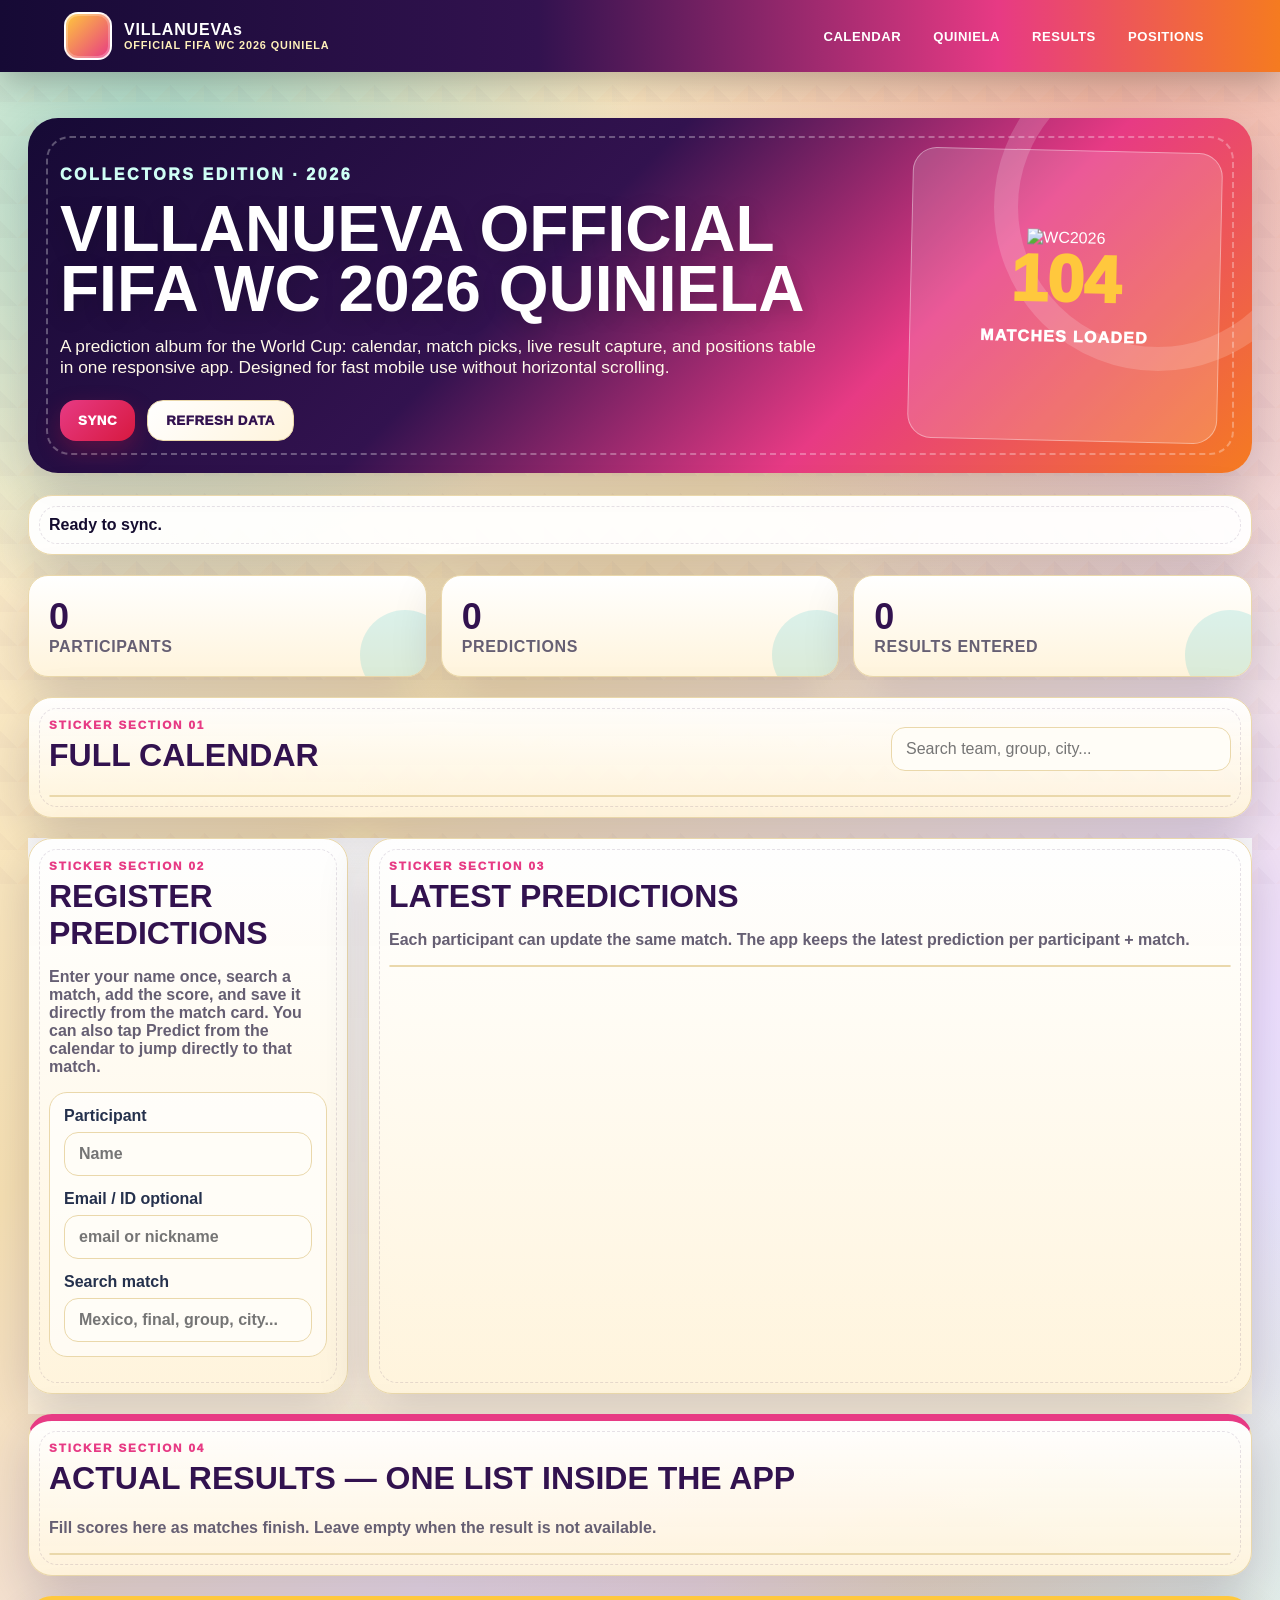
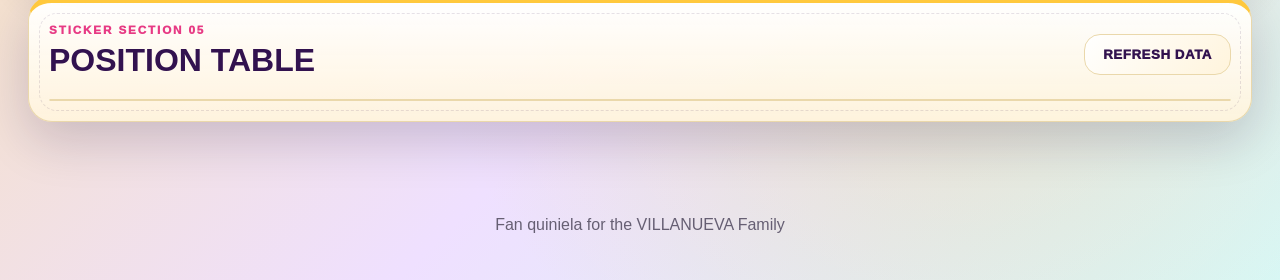
==== commit 3e3ece7e: "Update index.html" ====
--- a/index.html
+++ b/index.html
@@ -37,7 +37,7 @@
       </div>
       <aside class="hero-card album-card">
 <div class="image-container">
-    <img src="hhttps://upload.wikimedia.org/wikipedia/en/1/17/2026_FIFA_World_Cup_emblem.svg" alt="WC2026">
+    <img src="https://upload.wikimedia.org/wikipedia/en/1/17/2026_FIFA_World_Cup_emblem.svg" alt="WC2026">
 </div>        <span>104</span>
         <p>matches loaded</p>
       </aside>
@@ -82,7 +82,6 @@
     <section id="results" class="panel album-section results-album">
       <div class="section-head">
         <div><p class="kicker">Sticker section 04</p><h2>Actual results — one list inside the app</h2></div>
-        <button id="saveAllResultsBtn">Save visible results</button>
       </div>
       <p class="muted">Fill scores here as matches finish. Leave empty when the result is not available.</p>
       <div class="table-wrap match-table-wrap"><table id="resultsTable"></table></div>
